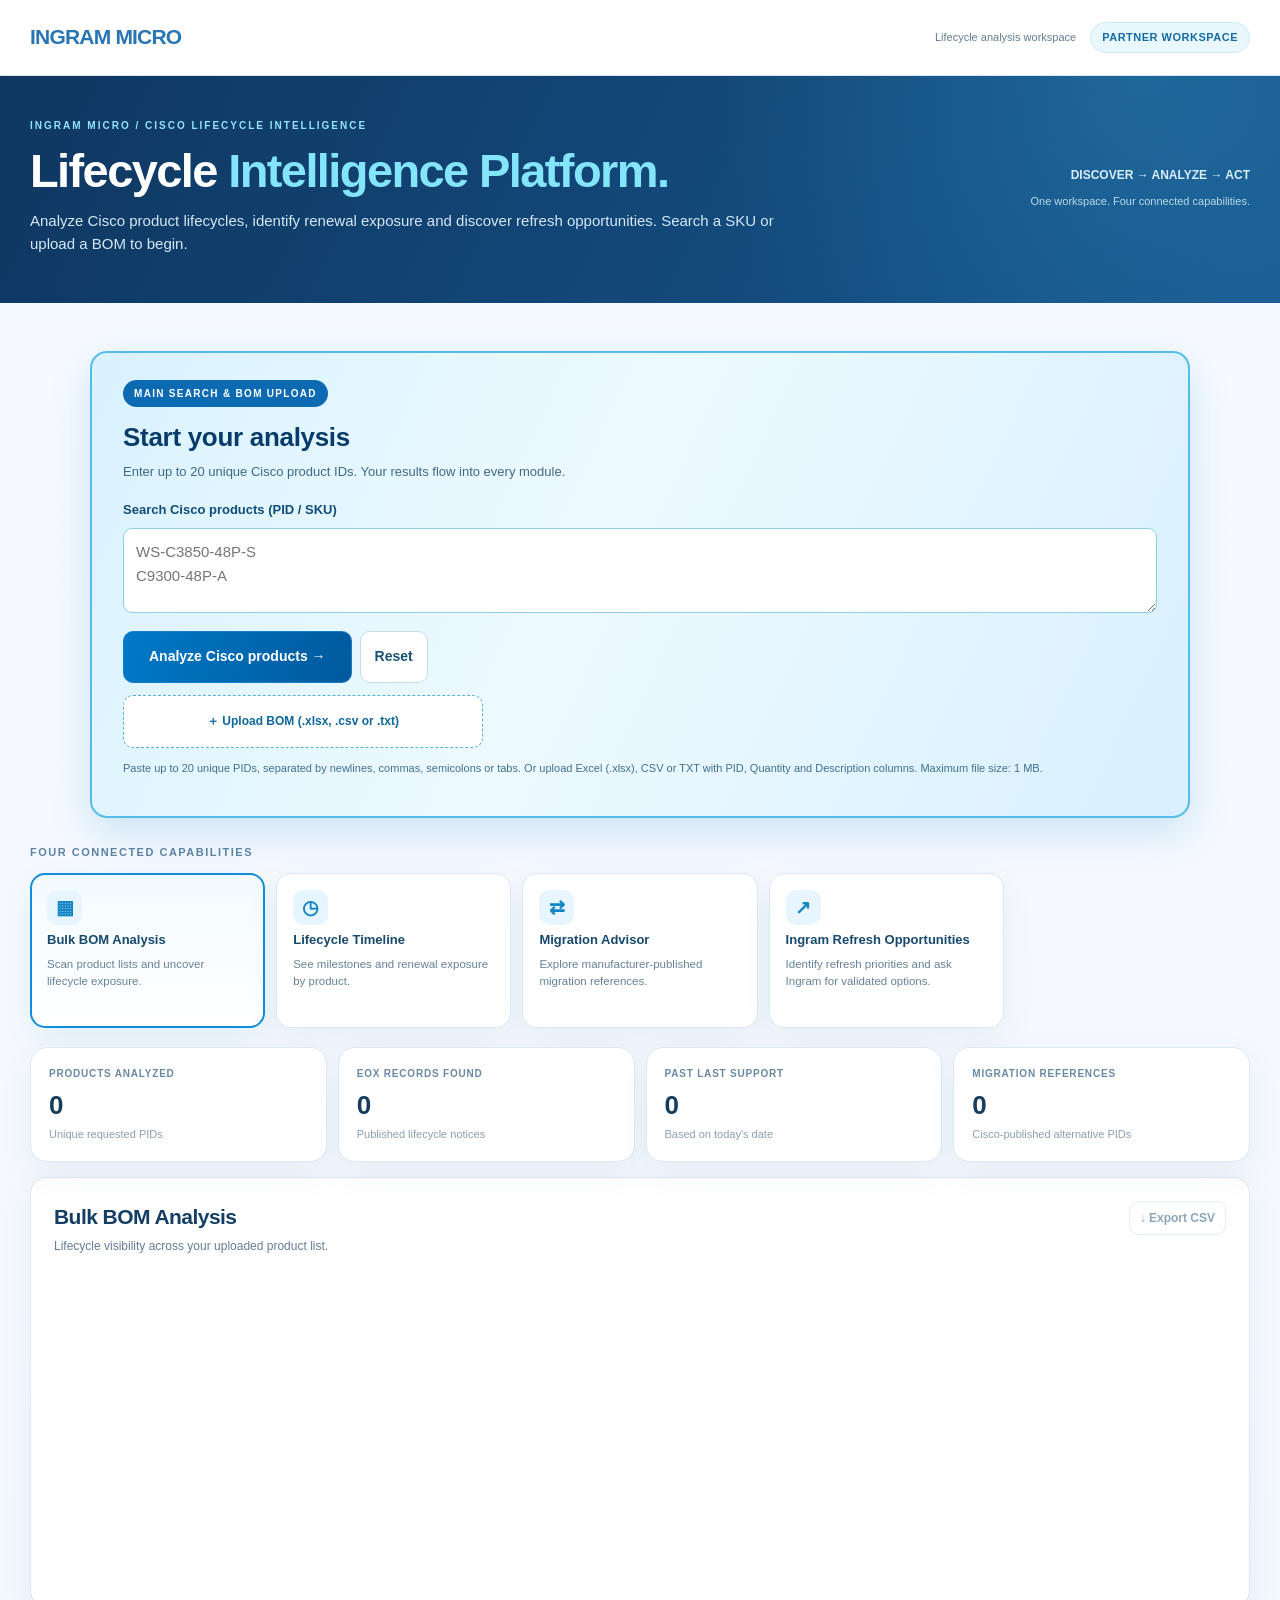
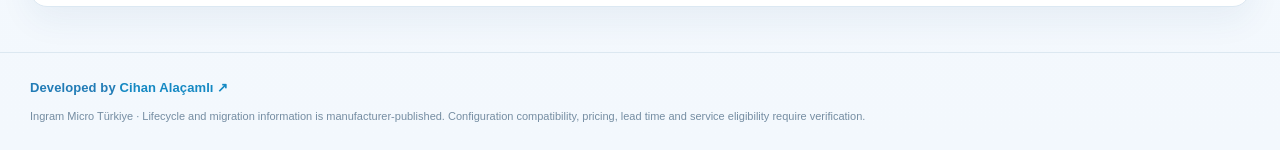
==== index.html @ 6f50a596 "Update index.html" ====
<!DOCTYPE html>

<html lang="en"><head><meta charset="utf-8"/><meta content="width=device-width,initial-scale=1" name="viewport"/><title>Lifecycle Intelligence Platform | Ingram Micro × Cisco</title>
<style>
:root{--navy:#102b48;--navy2:#163e67;--blue:#147bd1;--sky:#42b6e7;--teal:#0b9d9f;--bg:#f3f8fd;--paper:#fff;--line:#dce8f2;--muted:#647d94;--ink:#173652;--red:#bb354b;--amber:#a86a14;--green:#16856b;--shadow:0 12px 35px rgba(27,77,126,.065)}*{box-sizing:border-box}body{margin:0;background:linear-gradient(180deg,#edf7ff,#f6faff 370px,#f3f8fd);color:var(--ink);font:14px/1.55 Inter,Segoe UI,Arial,sans-serif}button,input,select,textarea{font:inherit}button{cursor:pointer}a{color:#147bd1;text-decoration:none}a:hover{text-decoration:underline}.wrap{max-width:1390px;padding:0 30px;margin:auto}.top{height:76px;background:#fff;border-bottom:1px solid var(--line)}.toprow{height:100%;display:flex;align-items:center;justify-content:space-between;gap:14px}.brand{display:flex;align-items:center;gap:17px;white-space:nowrap}.im{font-size:23px;letter-spacing:-1.15px;color:#293a49;font-weight:800}.im span{color:#1592cb}.sep{height:30px;width:1px;background:#b9cbd9}.cisco{font-size:21px;letter-spacing:3.6px;font-weight:850;color:#1392ce}.topright{font-size:11px;color:var(--muted);display:flex;align-items:center;gap:14px}.tag{background:#e9f7ff;color:#146ca6;border:1px solid #ceeaf9;border-radius:30px;padding:6px 11px;font-weight:700;letter-spacing:.5px}.hero{background:radial-gradient(circle at 89% 0%,rgba(72,190,229,.20),transparent 37%),linear-gradient(115deg,#0f3761,#16578f);padding:42px 0 47px;color:white}.eyebrow{text-transform:uppercase;letter-spacing:2px;font-weight:800;font-size:10px;color:#94e4ff}.herorow{display:flex;justify-content:space-between;gap:26px;align-items:center}.hero h1{font-size:clamp(29px,3.8vw,47px);line-height:1.1;letter-spacing:-1.6px;margin:11px 0 13px}.hero h1 span{color:#83e4fa}.hero p{color:#d4e9f7;max-width:750px;font-size:15px;margin:0}.heroaside{min-width:225px;text-align:right}.heroaside b{font-size:12px;color:#d9effb}.heroaside div{font-size:11px;color:#bbd8e9;margin-top:7px}.main{padding-top:24px;padding-bottom:45px}.status{display:flex;align-items:center;justify-content:space-between;gap:12px;margin-bottom:21px;flex-wrap:wrap}.notice{font-size:12px;color:#5b7691}.dot{display:inline-block;width:8px;height:8px;border-radius:100%;background:#dfa12e;margin-right:7px}.notice b{color:#2e5d82}.btn{border:1px solid #c7dcec;border-radius:10px;background:white;color:#1b527a;padding:10px 14px;font-weight:750;transition:.15s}.btn:hover{border-color:#1b95d6;background:#f2faff}.btn.primary{background:#147dcc;color:white;border-color:#147dcc}.btn.primary:hover{background:#096cad}.btn.small{padding:7px 10px;font-size:12px}.btn:disabled{opacity:.5;cursor:not-allowed}.sectionlabel{font-size:11px;text-transform:uppercase;letter-spacing:1.5px;font-weight:800;color:#5f83a3;margin:0 0 12px}.modules{display:grid;grid-template-columns:repeat(5,minmax(0,1fr));gap:11px}.module{background:white;border:1px solid var(--line);border-radius:15px;padding:16px;text-align:left;box-shadow:var(--shadow);min-height:155px;display:flex;flex-direction:column;gap:7px;align-items:flex-start}.module:hover{border-color:#8fcaed}.module.on{background:linear-gradient(180deg,#f3fbff,#fff);border:2px solid #128dd8;padding:15px;box-shadow:0 12px 30px #0e76ba15}.modicon{height:35px;width:35px;display:grid;place-items:center;background:#e7f5ff;color:#1385c5;border-radius:10px;font-size:19px;font-weight:800}.module b{font-size:13px;line-height:1.3;color:#17496d}.module span:last-child{color:#668299;font-size:11.5px;line-height:1.45}.workspace{margin-top:19px;display:grid;grid-template-columns:320px minmax(0,1fr);gap:17px;align-items:start}.panel{border:1px solid var(--line);background:#fff;border-radius:17px;box-shadow:var(--shadow)}.side{padding:21px}.paneltitle{margin:0;font-size:16px;letter-spacing:-.3px;color:#143e62}.sub{color:var(--muted);font-size:12px;margin:5px 0 0}.fieldlabel{font-size:12px;font-weight:750;color:#335b7b;margin:18px 0 8px;display:block}.input,textarea,select{width:100%;background:#f9fcff;color:#193e5b;border:1px solid #cddfec;border-radius:9px;padding:11px 12px;outline:none}.input:focus,textarea:focus{border-color:#178bd1;box-shadow:0 0 0 3px #168fe51b}textarea{height:119px;resize:vertical}.stack{display:flex;gap:8px;flex-wrap:wrap;margin-top:11px}.smallnote{font-size:11px;color:#71879b;margin-top:12px;line-height:1.6}.upload{display:block;padding:16px;border:1px dashed #b2d2e9;border-radius:10px;background:#f5fbff;color:#35698d;text-align:center;margin-top:15px;cursor:pointer;font-size:12px;font-weight:700}.upload:hover{border-color:#1691d5}.upload input{display:none}.hr{border-top:1px solid #e5edf5;margin:18px 0}.current{color:#476b86;font-size:12px;line-height:1.6}.rightcol{min-width:0}.metrics{display:grid;grid-template-columns:repeat(4,minmax(0,1fr));gap:11px;margin-bottom:15px}.metric{padding:18px}.metric .label{font-size:10px;color:#6989a5;text-transform:uppercase;letter-spacing:.8px;font-weight:750}.metric b{display:block;font-size:26px;line-height:1.3;margin:7px 0 3px;color:#173d5d}.metric .foot{font-size:11px;color:#8b9fb0}.content{padding:23px;min-height:430px}.contenthead{display:flex;justify-content:space-between;gap:14px;align-items:flex-start;margin-bottom:18px}.contenthead h2{font-size:21px;letter-spacing:-.55px;margin:0;color:#153e64}.contenthead p{color:var(--muted);font-size:12px;margin:4px 0 0}.tablewrap{overflow:auto;border:1px solid var(--line);border-radius:12px}table{border-collapse:collapse;width:100%;min-width:760px;text-align:left}th{background:#f0f7fc;text-transform:uppercase;color:#6685a0;letter-spacing:.5px;font-size:10px}td,th{padding:13px 12px;border-bottom:1px solid #e8eff5;vertical-align:top}tbody tr:last-child td{border-bottom:0}tbody tr[data-pid]{cursor:pointer}tbody tr[data-pid]:hover{background:#f4faff}td{font-size:12px}td strong{font-size:12px;color:#1a4467}.badge{font-size:10px;font-weight:750;border-radius:30px;padding:5px 8px;display:inline-block;white-space:nowrap}.red{background:#ffeaf0;color:#b8314d}.amber{background:#fff3df;color:#956214}.green{background:#e3f9f1;color:#08765a}.grey{background:#edf3f8;color:#59748c}.blue{background:#e7f4ff;color:#176aab}.empty{padding:48px 22px;text-align:center;background:#fafdff;border:1px dashed #d2e2ed;border-radius:12px;color:#66839c}.empty b{display:block;color:#2d5b7b;font-size:15px;margin-bottom:7px}.detail{background:#f7fbff;border:1px solid #d9e9f3;border-radius:12px;padding:17px;margin-top:16px}.detail h3{margin:0 0 5px;font-size:16px}.detailgrid{display:grid;grid-template-columns:repeat(3,minmax(0,1fr));gap:9px;margin-top:15px}.datebox{padding:12px;border:1px solid #ddeaf4;background:white;border-radius:10px}.datebox span{font-size:10px;color:#718aa0;display:block}.datebox b{font-size:12px;display:block;margin-top:5px;color:#204a6c}.callout{padding:14px 16px;background:#eef8ff;border-left:3px solid #1b9cdb;border-radius:9px;margin:15px 0;font-size:12px;color:#3a627f}.oplist{display:grid;gap:11px}.op{border:1px solid #deebf5;border-radius:12px;padding:16px;display:flex;gap:16px;justify-content:space-between;align-items:flex-start}.op h3{margin:0 0 4px;font-size:14px}.op p{margin:0;color:#637f97;font-size:12px}.score{font-size:23px;font-weight:850;color:#127fbd;white-space:nowrap}.timeline{display:grid;gap:12px}.event{display:grid;grid-template-columns:115px 12px 1fr;gap:12px;align-items:start}.eventdate{font-weight:750;color:#265c82;font-size:12px;text-align:right}.eventdot{background:#2f9fd7;width:11px;height:11px;border-radius:50%;margin-top:5px}.eventbody{border:1px solid #dfeaf4;padding:12px 15px;border-radius:10px;background:#faffff}.eventbody b{display:block;font-size:13px}.eventbody span{font-size:11px;color:#7890a6}.inline{display:flex;align-items:center;gap:8px;flex-wrap:wrap}.footer{padding:24px 0;border-top:1px solid #dce8f1;color:#758da2;font-size:11px;line-height:1.7}.hide{display:none!important}@media(max-width:1050px){.modules{grid-template-columns:repeat(3,1fr)}.workspace{grid-template-columns:280px 1fr}.metrics{grid-template-columns:repeat(2,1fr)}}@media(max-width:760px){.wrap{padding:0 16px}.top{height:66px}.im{font-size:18px}.cisco{font-size:15px}.topright{display:none}.hero{padding:30px 0}.heroaside{display:none}.modules{grid-template-columns:repeat(2,minmax(0,1fr))}.workspace{grid-template-columns:1fr}.metrics{grid-template-columns:repeat(2,1fr)}.content{padding:15px}.detailgrid{grid-template-columns:repeat(2,1fr)}.module{min-height:135px}.event{grid-template-columns:89px 12px 1fr;gap:8px}}@media(max-width:390px){.modules{grid-template-columns:1fr}.brand{gap:9px}}


/* STEP 1 refinement: search is the primary action */
.brandlogo{display:block;width:181px;height:43px;object-fit:contain;object-position:left center}
.logofallback{display:none;color:#2875b6;font-size:21px;font-weight:900;letter-spacing:-.8px}
.main>.side{margin:24px auto 26px;width:100%;max-width:1100px;background:linear-gradient(115deg,#d9f2ff 0%,#edfaff 45%,#d8f0ff 100%);border:2px solid #55bce9;box-shadow:0 15px 42px rgba(24,132,201,.19);padding:27px 31px;position:relative;overflow:hidden}
.main>.side:before{content:'MAIN SEARCH & BOM UPLOAD';display:inline-flex;background:#0c6ab3;color:white;font-size:10px;font-weight:800;letter-spacing:1.3px;border-radius:999px;padding:6px 11px;margin-bottom:10px}
.main>.side .paneltitle{font-size:26px;color:#073b69}
.main>.side .sub{font-size:13px;color:#416988;margin-bottom:12px}
.main>.side .fieldlabel{margin-top:17px;color:#124d7a;font-size:13px}
.main>.side textarea{height:85px;min-height:80px;background:white;border:1.5px solid #91cde8;font-size:15px;line-height:1.6;max-width:100%}
.main>.side .stack{margin-top:12px}
.main>.side #analyze{background:linear-gradient(110deg,#0079c8,#00599c);padding:14px 25px;font-size:14px}
.main>.side .upload{background:#fff;border:1.5px dashed #53afd5;color:#0f689d;font-weight:800;max-width:360px;margin-top:12px}
.main>.side .smallnote{color:#416f90}
.main>.side .hr,.main>.side .sectionlabel,.main>.side .current{display:none}
.workspace{display:block;margin-top:19px}.workspace .rightcol{width:100%}
.signature{font-size:13px;font-weight:800;letter-spacing:.1px;color:#227cb6;margin-bottom:8px}
@media(max-width:760px){.main>.side{padding:20px 17px;margin-top:18px}.main>.side .paneltitle{font-size:23px}.brandlogo{width:153px;height:36px}}

/* Grouped lifecycle results; no multi-BOM event flood */
.timelineproducts{display:grid;gap:11px;margin-top:15px}.lifeproduct{border:1px solid #d9e8f5;border-radius:15px;background:#fff;overflow:hidden}.lifeproduct>summary{display:flex;align-items:center;justify-content:space-between;gap:14px;cursor:pointer;padding:17px 18px;list-style:none}.lifeproduct>summary::-webkit-details-marker{display:none}.lifeproduct>summary b{color:#123f67}.lifeproduct>summary .sub{display:block;font-size:12px;margin-top:4px}.lifesummary{display:flex;align-items:center;gap:12px;margin-left:auto}.mini-next{font-size:11px;color:#65849a;max-width:240px;text-align:right}.expandicon{color:#1085c5;font-size:22px}.lifeproduct[open]{border-color:#8fc9eb;box-shadow:0 9px 25px #0074bb0e}.lifeevents{border-top:1px solid #e4edf5;padding:16px 18px;background:#f6fbff}.milestone-grid{display:grid;grid-template-columns:repeat(3,minmax(0,1fr));gap:10px}.milestone{background:#fff;border:1px solid #dcebf5;padding:12px;border-radius:11px;display:grid;gap:5px}.milestone span{font-size:11px;color:#617f94}.milestone b{font-size:15px}.milestone small{font-size:11px;color:#7994a5}.renewal-mile{border-left:4px solid #14a2ca}.renewalnote{margin-top:13px;padding:12px 14px;border-radius:10px;background:#e7f5fc;color:#225675;font-size:12px}.recordlink{margin-top:11px}.ingram-cta{margin-top:19px;display:flex;align-items:center;justify-content:space-between;gap:20px;border:1px solid #98d0ef;border-radius:17px;padding:24px;background:linear-gradient(115deg,#e7f6ff,#f4fbff)}.ingram-cta h3{margin:5px 0 8px;color:#104979;font-size:20px}.ingram-cta p{margin:0;max-width:720px;color:#42647d}.cta-kicker{font-size:11px;font-weight:800;letter-spacing:1.5px;color:#087cba}.ingram-cta button{white-space:nowrap}.samplealert{margin:16px 0;padding:11px 16px;border:1px solid #cee5f7;background:#f2f9ff;border-radius:10px;color:#4e7190;font-size:12px}.signature a{color:#1589c3}.signature a:hover{text-decoration:underline}@media(max-width:760px){.milestone-grid{grid-template-columns:repeat(2,1fr)}.ingram-cta{flex-direction:column;align-items:stretch}.lifesummary{flex-direction:column;align-items:end}.mini-next{display:none}}@media(max-width:480px){.milestone-grid{grid-template-columns:1fr}}
</style></head><body>
<header class="top"><div class="wrap toprow"><div class="brand"><img alt="Ingram Micro" class="brandlogo" onerror="this.style.display='none';this.nextElementSibling.style.display='inline-block'" src="https://mms.businesswire.com/media/20251222345761/en/611011/22/Ingram_Micro_Wordmark%C2%AE_Blue_HiRes.jpg"/><span class="logofallback">INGRAM MICRO</span></div><div class="topright"><span>Lifecycle analysis workspace</span><span class="tag">PARTNER WORKSPACE</span></div></div></header>
<section class="hero"><div class="wrap herorow"><div><div class="eyebrow">INGRAM MICRO / CISCO LIFECYCLE INTELLIGENCE</div><h1>Lifecycle <span>Intelligence Platform.</span></h1><p>Analyze Cisco product lifecycles, identify renewal exposure and discover refresh opportunities. Search a SKU or upload a BOM to begin.</p></div><div class="heroaside"><b>DISCOVER → ANALYZE → ACT</b><div>One workspace. Four connected capabilities.</div></div></div></section>
<main class="wrap main"><aside class="panel side"><h2 class="paneltitle">Start your analysis</h2><p class="sub">Enter up to 20 unique Cisco product IDs. Your results flow into every module.</p><label class="fieldlabel" for="pids">Search Cisco products (PID / SKU)</label><textarea aria-label="Cisco Product IDs for lifecycle analysis" id="pids" placeholder="WS-C3850-48P-S
C9300-48P-A" spellcheck="false"></textarea><div class="stack"><button class="btn primary" id="analyze">Analyze Cisco products →</button><button class="btn" id="reset">Reset</button></div><label class="upload" for="csvfile">＋ Upload BOM (.xlsx, .csv or .txt)<input accept=".xlsx,.csv,.txt,application/vnd.openxmlformats-officedocument.spreadsheetml.sheet,text/csv,text/plain" id="csvfile" type="file"/></label><div class="smallnote">Paste up to 20 unique PIDs, separated by newlines, commas, semicolons or tabs. Or upload Excel (.xlsx), CSV or TXT with PID, Quantity and Description columns. Maximum file size: 1 MB.</div><div id="sheetPicker" class="hide"><label class="fieldlabel" for="bomSheet">Choose a BOM worksheet</label><select id="bomSheet" aria-label="BOM worksheet"></select></div><div class="smallnote" id="bomSummary" role="status" aria-live="polite"></div><div class="current hide" id="coverage"></div></aside><div class="samplealert hide" id="searchStatus" role="status" aria-live="polite"></div><div class="sectionlabel">Four connected capabilities</div><nav aria-label="Platform modules" class="modules"><button class="module on" data-view="bom"><span class="modicon">▦</span><b>Bulk BOM Analysis</b><span>Scan product lists and uncover lifecycle exposure.</span></button><button class="module" data-view="timeline"><span class="modicon">◷</span><b>Lifecycle Timeline</b><span>See milestones and renewal exposure by product.</span></button><button class="module" data-view="migration"><span class="modicon">⇄</span><b>Migration Advisor</b><span>Explore manufacturer-published migration references.</span></button><button class="module" data-view="opportunities"><span class="modicon">↗</span><b>Ingram Refresh Opportunities</b><span>Identify refresh priorities and ask Ingram for validated options.</span></button></nav>
<div class="workspace">
<div class="rightcol"><div class="metrics"><div class="panel metric"><div class="label">Products analyzed</div><b id="mTotal">0</b><div class="foot">Unique requested PIDs</div></div><div class="panel metric"><div class="label">EoX records found</div><b id="mFound">0</b><div class="foot">Published lifecycle notices</div></div><div class="panel metric"><div class="label">Past last support</div><b id="mEnded">0</b><div class="foot">Based on today's date</div></div><div class="panel metric"><div class="label">Migration references</div><b id="mMigration">0</b><div class="foot">Cisco-published alternative PIDs</div></div></div><section class="panel content"><div class="contenthead"><div><h2 id="viewTitle">Bulk BOM Analysis</h2><p id="viewDesc">Lifecycle visibility across your uploaded product list.</p></div><button class="btn small" id="export">↓ Export CSV</button></div><div id="viewContent"></div></section></div></div></main>
<footer class="footer"><div class="wrap"><div class="signature">Developed by <a href="https://www.linkedin.com/in/calacamli" target="_blank" rel="noopener noreferrer">Cihan Alaçamlı ↗</a></div><div>Ingram Micro Türkiye · Lifecycle and migration information is manufacturer-published. Configuration compatibility, pricing, lead time and service eligibility require verification.</div></div></footer>
<script src="./assets/xlsx.full.min.js"></script>
<script src="./assets/intelligence.js"></script>
<script>
'use strict';
const $=id=>document.getElementById(id);const esc=v=>String(v??'').replace(/[&<>"']/g,c=>({'&':'&amp;','<':'&lt;','>':'&gt;','"':'&quot;',"'":'&#39;'}[c]));
const BACKEND_URL='https://lifecycle-api.cihan989.workers.dev';
let bom=new Map(),importVersion=0,importing=false,excelWorkbook=null;
let records=new Map(),query=[],view='bom',chosen=null,loading=false,searchError='',controller=null,requestId=0;
const fields=[['EOXExternalAnnouncementDate','EoX Announcement'],['EndOfSaleDate','End of Sale'],['EndOfSWMaintenanceReleases','Software Maintenance'],['EndOfSecurityVulSupportDate','Security Vulnerability Support'],['EndOfServiceContractRenewal','Service Contract Renewal'],['LastDateOfSupport','Last Date of Support']];
function dateVal(value){
 const text=typeof value==='string'?value:value?.value;
 if(typeof text!=='string'||!/^\d{4}-\d{2}-\d{2}$/.test(text))return '';
 const date=new Date(text+'T00:00:00Z');
 return Number.isFinite(date.getTime())&&date.toISOString().slice(0,10)===text?text:'';
}
function dateDisplay(v){if(!v)return 'Not published';const [y,m,d]=v.split('-');return d+'.'+m+'.'+y}
function dayDiff(date){
 if(!dateVal(date))return null;
 const now=new Date();
 const today=Date.UTC(now.getFullYear(),now.getMonth(),now.getDate());
 return Math.round((new Date(date+'T00:00:00Z').getTime()-today)/86400000);
}
function migration(r){const m=r?.EOXMigrationDetails;if(!m)return [];const a=Array.isArray(m)?m:[m];return [...new Set(a.flatMap(x=>String(x?.MigrationProductId||'').split(/[,;]+/).map(s=>s.trim())).filter(Boolean))]}
// Adapt the Worker response to the existing result components.
function normalizeResult(data,pid){
 if(!data||typeof data!=='object'||typeof data.found!=='boolean'||String(data.pid||'').trim().toUpperCase()!==pid)throw Error('Unexpected lifecycle response');
 if(!data.found){
  const code=String(data.error_id||'UNVERIFIED');
  const state=code==='SSA_ERR_026'?'no_notice':code==='INVALID_PID'?'invalid':code==='UNVERIFIED'?'outside':'error';
  return {EOXInputValue:pid,lookupState:state,EOXError:{ErrorID:code,ErrorDescription:typeof data.message==='string'?data.message:''}};
 }
 if(!data.dates||typeof data.dates!=='object')throw Error('Missing lifecycle dates');
 const r={EOLProductID:pid,ProductIDDescription:data.description||'',ProductBulletinNumber:data.bulletin||'',LinkToProductBulletinURL:data.bulletin_url||''};
 const dates={announcement:'EOXExternalAnnouncementDate',end_of_sale:'EndOfSaleDate',end_of_sw_maintenance:'EndOfSWMaintenanceReleases',end_of_security_support:'EndOfSecurityVulSupportDate',end_of_service_contract_renewal:'EndOfServiceContractRenewal',last_date_of_support:'LastDateOfSupport',end_of_routine_failure_analysis:'EndOfRoutineFailureAnalysisDate',end_of_service_attach:'EndOfSvcAttachDate',updated:'UpdatedTimeStamp'};
 for(const [key,field] of Object.entries(dates))r[field]=dateVal(data.dates[key]);
 const mapMigration=m=>({MigrationProductId:m.pid||'',MigrationInformation:m.information||'',MigrationOption:m.option||'',MigrationProductName:m.product_name||'',MigrationStrategy:m.strategy||'',MigrationProductInfoURL:m.product_info_url||''});
 const m=data.migration;
 if(Array.isArray(m))r.EOXMigrationDetails=m.filter(x=>x&&typeof x==='object').map(mapMigration);
 else if(m&&typeof m==='object')r.EOXMigrationDetails=mapMigration(m);
 return r;
}
function setStatus(message,error=false){const el=$('searchStatus');el.textContent=message;el.classList.toggle('hide',!message);el.setAttribute('role',error?'alert':'status')}
function setLoading(value){loading=value;$('analyze').disabled=value;$('analyze').textContent=value?'Retrieving lifecycle information…':'Analyze Cisco products →';$('pids').disabled=value;$('csvfile').disabled=value;$('bomSheet').disabled=value;$('export').disabled=value||!query.length;$('viewContent').setAttribute('aria-busy',String(value))}
async function analyze(){
 if(loading||importing)return;
 const ids=parsePids($('pids').value);
 records.clear();query=[];chosen=null;searchError='';
 if(!ids.length||ids.length>20){setStatus(ids.length>20?'Maximum 20 unique PIDs per analysis. Please shorten your list.':'Please enter at least one Cisco product ID.',true);render();return}
 timelineFilter='all';
 const id=++requestId;
 controller=new AbortController();const activeController=controller;
 const timeout=setTimeout(()=>activeController.abort(),30000);
 setLoading(true);setStatus('Retrieving lifecycle information for '+ids.length+' products'+'…');render();
 try{
  const response=await fetch(BACKEND_URL+'/eox',{method:'POST',body:JSON.stringify({pids:ids}),signal:activeController.signal,credentials:'omit',cache:'no-store',headers:{Accept:'application/json','Content-Type':'application/json'}});
  if(!response.ok)throw Error('Lifecycle request failed: HTTP '+response.status);
  const data=await response.json();
  if(!Array.isArray(data.results))throw Error('Missing batch results');
  const byPid=new Map();
  for(const result of data.results){const key=String(result?.pid||'').trim().toUpperCase();if(byPid.has(key))throw Error('Duplicate result PID');byPid.set(key,result)}
  const normalized=ids.map(pid=>{try{return [pid,normalizeResult(byPid.get(pid),pid)]}catch(error){console.error('Invalid product result',error);return [pid,{EOXInputValue:pid,lookupState:'error',EOXError:{ErrorID:'INVALID_RESPONSE',ErrorDescription:'Lifecycle information could not be verified. Please retry.'}}]}});
  if(id!==requestId)return;
  records=new Map(normalized);query=ids;chosen=ids[0];setStatus('');
 }catch(error){
  if(id!==requestId)return;
  console.error('Lifecycle lookup failed',error);
  searchError="We couldn't retrieve lifecycle information for this product. Please try again.";
  setStatus(searchError,true);
 }finally{clearTimeout(timeout);if(id===requestId){controller=null;setLoading(false);render()}}
}
function get(pid){const r=records.get(pid);if(!r)return {pid,state:'outside',r:null};if(r.EOXError||!r.EOLProductID)return {pid,state:r.lookupState||'no_notice',r};let days=dayDiff(dateVal(r.LastDateOfSupport));return {pid,state:days===null?'published':days<0?'ended':days<=365?'soon':'published',r,days}}
function stateName(s){return {outside:'Unverified',invalid:'Invalid PID',error:'Lookup failed',no_notice:'No published EoX notice found',ended:'Support ended',soon:'Support ≤365 days',published:'EoX published'}[s]||s}
function cls(s){return {outside:'grey',no_notice:'grey',ended:'red',soon:'amber',published:'blue',invalid:'amber',error:'red'}[s]||'grey'}
function pill(s){return `<span class="badge ${cls(s)}">${stateName(s)}</span>`}
function link(record){const url=officialUrl(record?.LinkToProductBulletinURL);return url?`<a href="${esc(url)}" target="_blank" rel="noopener noreferrer">Cisco bulletin ?</a>`:'No verified Cisco bulletin link'}
function qs(){return query.map(get)}
function selected(){return chosen?get(chosen):qs()[0]}
function bomDetail(pid){const item=bom.get(pid);return item?`<div class="callout"><b>BOM quantity:</b> ${item.quantity}<br><b>Original BOM lines:</b> ${item.lines.map(line=>`${line.sheet?esc(line.sheet)+' / ':''}${line.line}: ${esc(line.cells.join(' | '))}`).join('<br>')}</div>`:''}
function detail(t){if(t?.r?.EOXError)return `<div class="detail"><h3>${esc(t.pid)}</h3>${pill(t.state)}<p class="sub">${esc(t.r.EOXError.ErrorDescription||'Lifecycle status remains unverified.')}</p></div>`;if(!t||!t.r||!t.r.EOLProductID)return '';let r=t.r;return `<div class="detail"><div class="inline" style="justify-content:space-between"><div><h3>${esc(t.pid)}</h3><span class="sub">${esc(r.ProductIDDescription||'Cisco EoX record')}</span></div>${pill(t.state)}</div><div class="detailgrid">${fields.map(([k,l])=>`<div class="datebox"><span>${l}</span><b>${esc(dateDisplay(dateVal(r[k])))}</b></div>`).join('')}</div><div class="callout"><b>Cisco migration references:</b> ${migration(r).length?migration(r).map(esc).join(', '):'Not published in this record'}<br><b>Bulletin:</b> ${esc(r.ProductBulletinNumber||'—')} · ${link(r)}<br><b>Record updated:</b> ${esc(dateDisplay(dateVal(r.UpdatedTimeStamp)))}</div></div>`}
function row(t){let r=t.r;return `<tr data-pid="${esc(t.pid)}"><td><strong>${esc(t.pid)}</strong>${bom.has(t.pid)?`<div class="sub">BOM Qty: ${bom.get(t.pid).quantity} | Lines: ${bom.get(t.pid).lines.map(x=>x.line).join(', ')}</div>`:''}<div class="sub">${esc(r?.EOXError?.ErrorDescription||r?.ProductIDDescription||'—')}</div></td><td>${pill(t.state)}</td><td>${esc(dateDisplay(dateVal(r?.EndOfSaleDate)))}</td><td>${esc(dateDisplay(dateVal(r?.LastDateOfSupport)))}</td><td>${esc(migration(r).join(', ')||'—')}</td><td><span style="color:#157cbb;font-weight:700">Inspect →</span></td></tr>`}
function table(items){return `<div class="tablewrap"><table><thead><tr><th>Product ID</th><th>Status</th><th>End of Sale</th><th>Last Support</th><th>Migration PID</th><th></th></tr></thead><tbody>${items.map(row).join('')}</tbody></table></div>${detail(selected())}${chosen?bomDetail(chosen):''}`}
// Parse quoted fields, escaped quotes and multiline CSV without external libraries.
function delimitedRows(text,delimiter){
 const rows=[];let cells=[],field='',quoted=false,closed=false,line=1,start=1;
 const finishField=()=>{cells.push(field);field='';closed=false};
 const finishRow=()=>{finishField();if(cells.some(x=>x.trim()))rows.push({line:start,cells});cells=[]};
 for(let i=0;i<text.length;i++){
  const c=text[i];
  if(quoted){
   if(c==='"'){if(text[i+1]==='"'){field+='"';i++}else{quoted=false;closed=true}}
   else{field+=c;if(c==='\n')line++}
  }else if(c===delimiter){finishField()}
  else if(c==='\r'||c==='\n'){if(c==='\r'&&text[i+1]==='\n')i++;finishRow();line++;start=line}
  else if(c==='"'){if(field.trim()||closed)throw Error('Unexpected quote at line '+line+'.');field='';quoted=true}
  else{if(closed&&!/\s/.test(c))throw Error('Unexpected text after quoted field at line '+line+'.');if(!closed)field+=c}
 }
 if(quoted)throw Error('Unclosed quoted field. Please check the CSV file.');
 finishRow();return rows;
}
function parseBom(text){
 text=text.replace(/^\uFEFF/,'');
 if(text.includes('\u0000')||text.includes('\uFFFD'))throw Error('Save the file as UTF-8 CSV or TXT and try again.');
 // Count separators only outside quotes in the first nonempty logical row.
 const counts={',':0,';':0,'\t':0};let quote=false,hasText=false;
 for(let i=0;i<text.length;i++){
  const c=text[i];if(c==='"'){if(quote&&text[i+1]==='"')i++;else quote=!quote}
  else if(!quote){if(c in counts)counts[c]++;if((c==='\r'||c==='\n')&&hasText)break}
  if(!/\s/.test(c))hasText=true;
 }
 const delimiter=Object.keys(counts).sort((a,b)=>counts[b]-counts[a])[0];
 return parseBomRows(delimitedRows(text,delimiter));
}
function parseBomRows(rows){
 if(!rows.length)throw Error('The file is empty.');
 if(rows.length>1001)throw Error('Maximum 1000 BOM lines per file.');
 const key=s=>s.trim().toLowerCase().normalize('NFD').replace(/[\u0300-\u036f]/g,'').replace(/ı/g,'i').replace(/[^a-z0-9]/g,'');
 const aliases={pid:['pid','sku','productid','product','partnumber','partno','urun','urunkodu','stok','stokkodu'],quantity:['quantity','qty','adet','miktar'],description:['description','desc','aciklama','uruntanimi']};
 const header=rows[0].cells.map(key);
 const pidColumns=header.map((x,i)=>aliases.pid.includes(x)?i:-1).filter(i=>i>=0);
 let pidIndex=0,qtyIndex=-1,descIndex=-1,data=rows;
 if(pidColumns.length){
  if(pidColumns.length!==1)throw Error('Use exactly one PID / SKU column.');
  pidIndex=pidColumns[0];
  for(const name of ['quantity','description']){
   const columns=header.map((x,i)=>aliases[name].includes(x)?i:-1).filter(i=>i>=0);
   if(columns.length>1)throw Error('Use exactly one '+name+' column.');
   if(name==='quantity')qtyIndex=columns[0]??-1;else descIndex=columns[0]??-1;
  }
  data=rows.slice(1);
 }else if(rows.some(row=>row.cells.length!==1))throw Error('Multi-column files need a PID or SKU header. Optional headers: Quantity, Description.');
 if(!data.length)throw Error('No product lines found.');
 if(data.length>1000)throw Error('Maximum 1000 BOM lines per file.');
 const items=new Map();
 for(const row of data){
  if(pidColumns.length&&row.cells.length!==header.length)throw Error('Column count does not match the header at line '+row.line+'.');
  const pid=(row.cells[pidIndex]||'').trim().toUpperCase();
  if(!pid)throw Error('Missing PID at line '+row.line+'.');
  if(pid.length>100||/[\r\n,;\t]/.test(pid))throw Error('Invalid PID cell at line '+row.line+'. Use one PID per row, up to 100 characters.');
  const rawQty=qtyIndex<0?'':row.cells[qtyIndex].trim();
  const quantity=rawQty===''?1:Number(rawQty);
  if((rawQty&&!/^\d+$/.test(rawQty))||!Number.isSafeInteger(quantity)||quantity<1)throw Error('Quantity must be a positive whole number at line '+row.line+'.');
  const item=items.get(pid)||{quantity:0,lines:[]};
  if(!Number.isSafeInteger(item.quantity+quantity))throw Error('Quantity total is too large for '+pid+'.');
  item.quantity+=quantity;
  item.lines.push({line:row.line,sheet:row.sheet||'',cells:row.cells,description:descIndex<0?'':row.cells[descIndex].trim()});items.set(pid,item);
 }
 if(items.size>20)throw Error('Maximum 20 unique PIDs per analysis. Please split the BOM into smaller files.');
 return {items,lineCount:data.length};
}
function clearExcel(){excelWorkbook=null;$('bomSheet').innerHTML='';$('sheetPicker').classList.toggle('hide',true)}
function clearBom(){bom.clear();$('bomSummary').textContent='';$('csvfile').value='';clearExcel()}
function commitBom(parsed,sheetName=''){
 bom=parsed.items;$('pids').value=[...bom.keys()].join('\n');
 records.clear();query=[];chosen=null;searchError='';
 $('bomSummary').textContent=(sheetName?'Worksheet: '+sheetName+'. ':'')+parsed.lineCount+' BOM lines imported; '+bom.size+' unique PIDs; total quantity '+[...bom.values()].reduce((n,x)=>n+x.quantity,0)+'. Click Analyze to retrieve lifecycle information. Quantities default to 1 when omitted.';
 setStatus('BOM imported. Review the product IDs, then click Analyze.');
}
function readExcel(buffer){
 if(typeof XLSX==='undefined')throw Error('Excel support could not be loaded. Please refresh the page or use CSV.');
 const signature=new Uint8Array(buffer,0,Math.min(4,buffer.byteLength));
 if(signature.length<4||signature[0]!==80||signature[1]!==75||signature[2]!==3||signature[3]!==4)throw Error('This is not a valid .xlsx file. Save it as Excel Workbook (.xlsx) and try again.');
 try{
  const workbook=XLSX.read(buffer,{type:'array',sheetRows:1002,cellFormula:true,cellHTML:false,cellDates:true,bookVBA:false});
  if(!workbook.SheetNames?.length)throw Error('No worksheets');
  return workbook;
 }catch(error){console.error('Excel read failed',error);throw Error('This Excel file could not be read. Use an unencrypted .xlsx workbook or save it as CSV.')}
}
function excelSheetNames(workbook){
 return workbook.SheetNames.filter((name,index)=>!workbook.Workbook?.Sheets?.[index]?.Hidden && workbook.Sheets[name]?.['!ref']);
}
function parseExcelSheet(workbook,name){
 const sheet=workbook.Sheets[name];
 if(!sheet||!sheet['!ref'])throw Error('This worksheet is empty.');
 const fullRange=XLSX.utils.decode_range(sheet['!fullref']||sheet['!ref']);
 if(fullRange.e.r>1000)throw Error('Excel worksheets must fit within 1001 rows including the header. Remove extra rows or split the file.');
 if(fullRange.e.c>99)throw Error('Maximum 100 worksheet columns. Remove unused columns and try again.');
 if(sheet['!merges']?.length)throw Error('Unmerge cells in the BOM worksheet before importing.');
 for(const address of Object.keys(sheet)){
  if(address[0]==='!')continue;
  const cell=sheet[address];
  if(cell.f||cell.F)throw Error('Formula found at '+address+'. Paste formulas as values before importing.');
  if(cell.t==='e')throw Error('Excel error at '+address+'. Correct it before importing.');
  if(cell.t==='d')throw Error('Date cell found at '+address+'. Use text PIDs and whole-number quantities.');
 }
 const range={s:{r:0,c:0},e:fullRange.e};
 const matrix=XLSX.utils.sheet_to_json(sheet,{header:1,raw:true,defval:'',blankrows:true,range});
 const rows=matrix.map((cells,index)=>({line:index+1,sheet:name,cells:Array.from(cells,value=>String(value??''))})).filter(row=>row.cells.some(value=>value.trim()));
 return parseBomRows(rows);
}
$('pids').oninput=()=>{clearBom();records.clear();query=[];chosen=null;searchError='';setStatus('');render()};
$('bomSheet').onchange=()=>{
 if(!excelWorkbook||loading||importing)return;
 const name=$('bomSheet').value;
 bom.clear();$('pids').value='';records.clear();query=[];chosen=null;searchError='';$('bomSummary').textContent='';
 try{if(name)commitBom(parseExcelSheet(excelWorkbook,name),name);else setStatus('Choose a BOM worksheet to continue.')}
 catch(error){setStatus(error.message,true)}
 render();
};
$('csvfile').onchange=async event=>{
 const file=event.target.files?.[0];if(!file||loading||importing)return;
 const version=++importVersion;importing=true;setLoading(true);setStatus('Reading BOM file...');
 try{
  if(!/\.(xlsx|csv|txt)$/i.test(file.name))throw Error('Choose an Excel (.xlsx), CSV or TXT file.');
  if(file.size>1024*1024)throw Error('Maximum file size is 1 MB.');
  if(/\.xlsx$/i.test(file.name)){
   const buffer=await file.arrayBuffer();if(version!==importVersion)return;
   const workbook=readExcel(buffer),names=excelSheetNames(workbook);
   if(!names.length)throw Error('No visible, nonempty worksheets found.');
   if(names.length===1){const parsed=parseExcelSheet(workbook,names[0]);clearExcel();commitBom(parsed,names[0])}
   else{
    clearBom();excelWorkbook=workbook;records.clear();query=[];chosen=null;searchError='';$('pids').value='';
    $('bomSheet').innerHTML='<option value="">Choose a worksheet...</option>'+names.map(name=>`<option value="${esc(name)}">${esc(name)}</option>`).join('');
    $('sheetPicker').classList.toggle('hide',false);setStatus('Choose a BOM worksheet to continue. Only the selected worksheet will be analyzed.');
   }
  }else{
   const parsed=parseBom(await file.text());if(version!==importVersion)return;
   clearExcel();commitBom(parsed);
  }
 }catch(error){if(version===importVersion)setStatus(error.message||'The file could not be read. Please check its format.',true)}
 finally{if(version===importVersion){importing=false;setLoading(false);event.target.value='';render()}}
};
function parsePids(s){return [...new Set(s.split(/[\r\n,;\t]+/).map(z=>z.trim().replace(/^['"]|['"]$/g,'').toUpperCase()).filter(Boolean))]}
$('analyze').onclick=analyze;
$('reset').onclick=()=>{timelineFilter='all';++importVersion;importing=false;clearExcel();bom.clear();$('bomSummary').textContent='';$('csvfile').value='';++requestId;if(controller)controller.abort();controller=null;records.clear();$('pids').value='';query=[];chosen=null;searchError='';setLoading(false);setStatus('');render()};
document.querySelectorAll('.module').forEach(b=>b.onclick=()=>{view=b.dataset.view;render()});

$('export').onclick=()=>{if(!query.length)return alert('Enter PIDs first.');const rows=[['PID','Data status','Description','EoX announcement','End of sale','SW maintenance','Security support','Last contract renewal','Last support','Migration PID','Bulletin URL','BOM quantity','BOM descriptions','Original BOM lines','Renewal exposure','Priority score','Priority explanation','Migration descriptions'],...qs().map(x=>[x.pid,stateName(x.state),x.r?.EOXError?.ErrorDescription||x.r?.ProductIDDescription||'',dateVal(x.r?.EOXExternalAnnouncementDate),dateVal(x.r?.EndOfSaleDate),dateVal(x.r?.EndOfSWMaintenanceReleases),dateVal(x.r?.EndOfSecurityVulSupportDate),dateVal(x.r?.EndOfServiceContractRenewal),dateVal(x.r?.LastDateOfSupport),migration(x.r).join('; '),officialUrl(x.r?.LinkToProductBulletinURL),bom.get(x.pid)?.quantity??'',[...new Set((bom.get(x.pid)?.lines||[]).map(line=>line.description).filter(Boolean))].join('; '),(bom.get(x.pid)?.lines||[]).map(line=>(line.sheet?line.sheet+' / ':'')+line.line+': '+line.cells.join(' | ')).join(' / '),renewalStatus(x),priority(x)?.score??'',priority(x)?.explanation||'Unverified / not scored',migrationEntries(x.r).map(entry=>entry.information).filter(Boolean).join('; ')])];const csv='\ufeff'+rows.map(r=>r.map(v=>'"'+String(/^[\s]*[=+@-]/.test(String(v))?"'"+v:v).replaceAll('"','""')+'"').join(',')).join('\r\n');let u=URL.createObjectURL(new Blob([csv],{type:'text/csv;charset=utf-8'})),a=document.createElement('a');a.href=u;a.download='ingram_lifecycle_analysis.csv';document.body.appendChild(a);a.click();a.remove();setTimeout(()=>URL.revokeObjectURL(u),1000)};
setLoading(false);render();
</script></body></html>
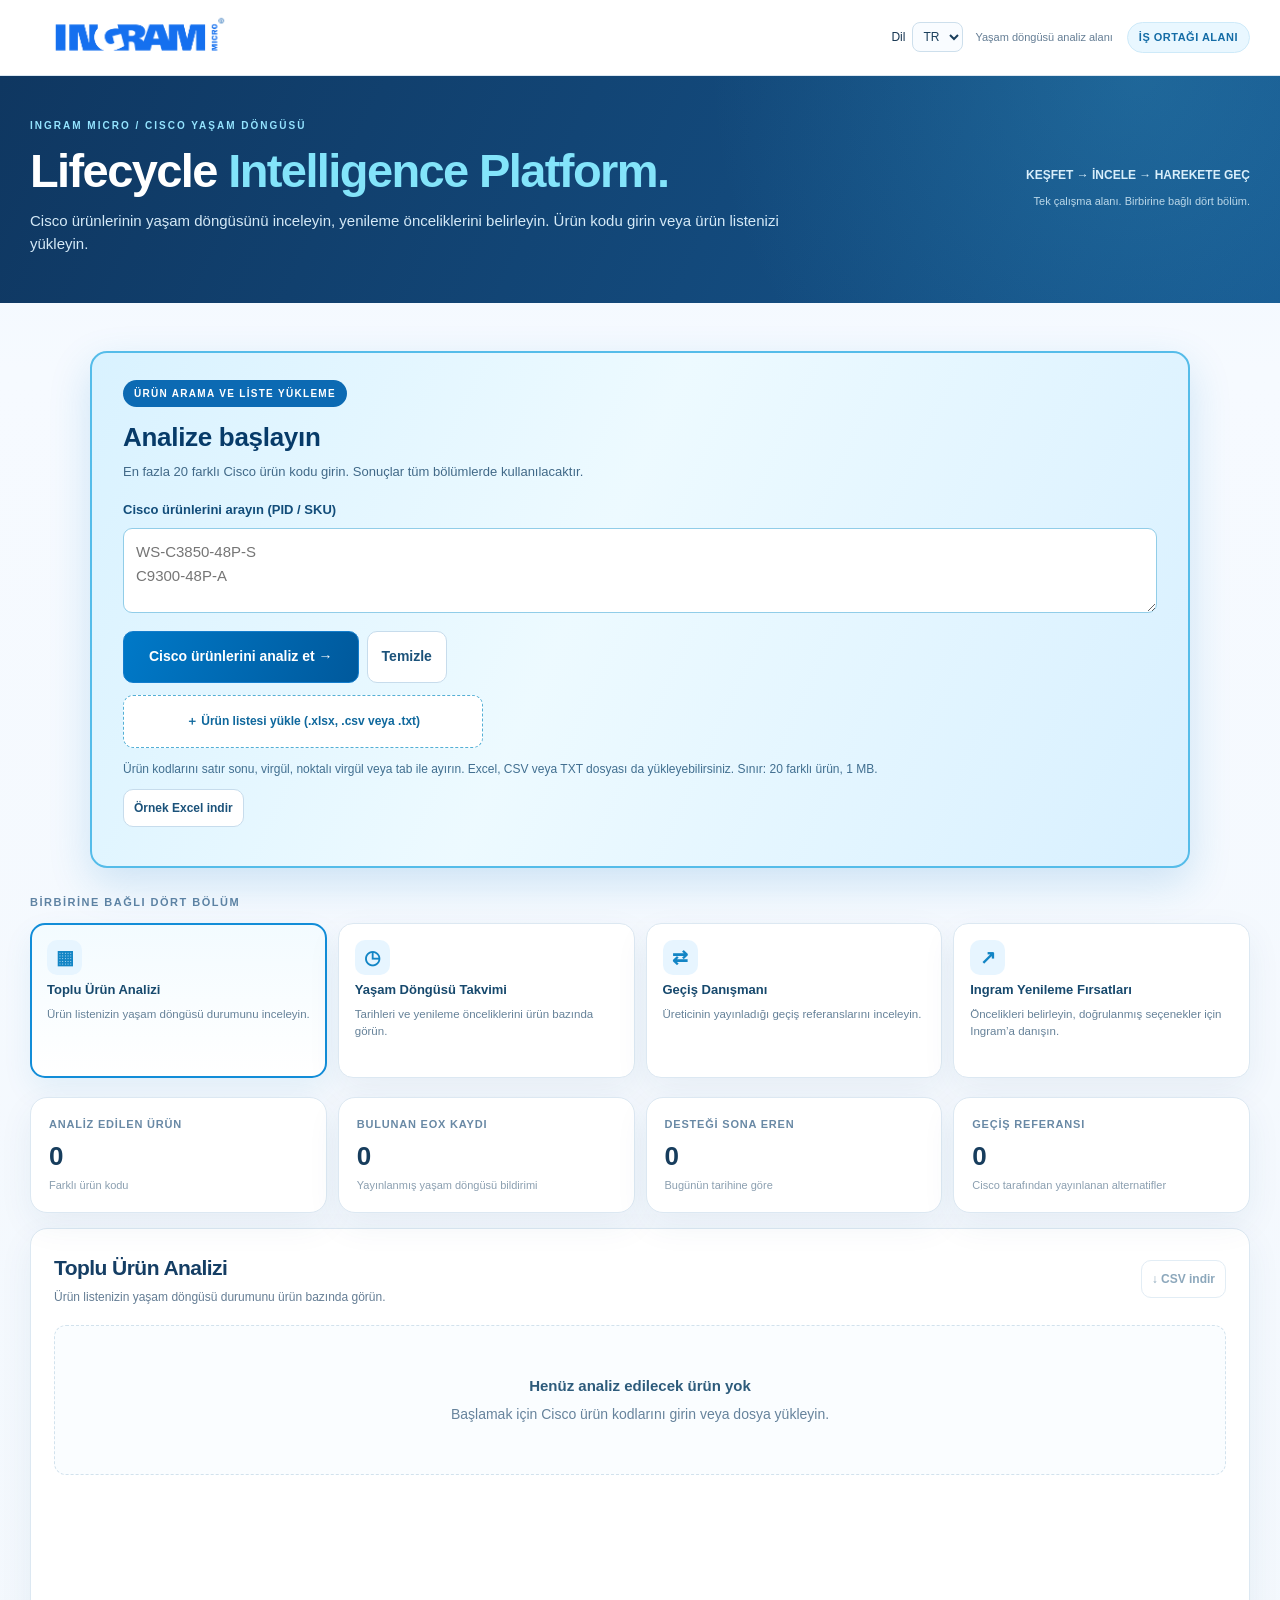
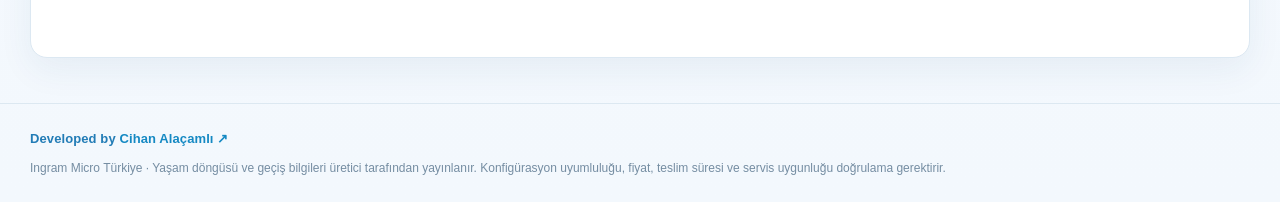
==== commit 1c756800: "Add files via upload" ====
--- a/index.html
+++ b/index.html
@@ -1,264 +1,270 @@
-<!DOCTYPE html>
-
-<html lang="en"><head><meta charset="utf-8"/><meta content="width=device-width,initial-scale=1" name="viewport"/><title>Lifecycle Intelligence Platform | Ingram Micro × Cisco</title>
-<style>
-:root{--navy:#102b48;--navy2:#163e67;--blue:#147bd1;--sky:#42b6e7;--teal:#0b9d9f;--bg:#f3f8fd;--paper:#fff;--line:#dce8f2;--muted:#647d94;--ink:#173652;--red:#bb354b;--amber:#a86a14;--green:#16856b;--shadow:0 12px 35px rgba(27,77,126,.065)}*{box-sizing:border-box}body{margin:0;background:linear-gradient(180deg,#edf7ff,#f6faff 370px,#f3f8fd);color:var(--ink);font:14px/1.55 Inter,Segoe UI,Arial,sans-serif}button,input,select,textarea{font:inherit}button{cursor:pointer}a{color:#147bd1;text-decoration:none}a:hover{text-decoration:underline}.wrap{max-width:1390px;padding:0 30px;margin:auto}.top{height:76px;background:#fff;border-bottom:1px solid var(--line)}.toprow{height:100%;display:flex;align-items:center;justify-content:space-between;gap:14px}.brand{display:flex;align-items:center;gap:17px;white-space:nowrap}.im{font-size:23px;letter-spacing:-1.15px;color:#293a49;font-weight:800}.im span{color:#1592cb}.sep{height:30px;width:1px;background:#b9cbd9}.cisco{font-size:21px;letter-spacing:3.6px;font-weight:850;color:#1392ce}.topright{font-size:11px;color:var(--muted);display:flex;align-items:center;gap:14px}.tag{background:#e9f7ff;color:#146ca6;border:1px solid #ceeaf9;border-radius:30px;padding:6px 11px;font-weight:700;letter-spacing:.5px}.hero{background:radial-gradient(circle at 89% 0%,rgba(72,190,229,.20),transparent 37%),linear-gradient(115deg,#0f3761,#16578f);padding:42px 0 47px;color:white}.eyebrow{text-transform:uppercase;letter-spacing:2px;font-weight:800;font-size:10px;color:#94e4ff}.herorow{display:flex;justify-content:space-between;gap:26px;align-items:center}.hero h1{font-size:clamp(29px,3.8vw,47px);line-height:1.1;letter-spacing:-1.6px;margin:11px 0 13px}.hero h1 span{color:#83e4fa}.hero p{color:#d4e9f7;max-width:750px;font-size:15px;margin:0}.heroaside{min-width:225px;text-align:right}.heroaside b{font-size:12px;color:#d9effb}.heroaside div{font-size:11px;color:#bbd8e9;margin-top:7px}.main{padding-top:24px;padding-bottom:45px}.status{display:flex;align-items:center;justify-content:space-between;gap:12px;margin-bottom:21px;flex-wrap:wrap}.notice{font-size:12px;color:#5b7691}.dot{display:inline-block;width:8px;height:8px;border-radius:100%;background:#dfa12e;margin-right:7px}.notice b{color:#2e5d82}.btn{border:1px solid #c7dcec;border-radius:10px;background:white;color:#1b527a;padding:10px 14px;font-weight:750;transition:.15s}.btn:hover{border-color:#1b95d6;background:#f2faff}.btn.primary{background:#147dcc;color:white;border-color:#147dcc}.btn.primary:hover{background:#096cad}.btn.small{padding:7px 10px;font-size:12px}.btn:disabled{opacity:.5;cursor:not-allowed}.sectionlabel{font-size:11px;text-transform:uppercase;letter-spacing:1.5px;font-weight:800;color:#5f83a3;margin:0 0 12px}.modules{display:grid;grid-template-columns:repeat(5,minmax(0,1fr));gap:11px}.module{background:white;border:1px solid var(--line);border-radius:15px;padding:16px;text-align:left;box-shadow:var(--shadow);min-height:155px;display:flex;flex-direction:column;gap:7px;align-items:flex-start}.module:hover{border-color:#8fcaed}.module.on{background:linear-gradient(180deg,#f3fbff,#fff);border:2px solid #128dd8;padding:15px;box-shadow:0 12px 30px #0e76ba15}.modicon{height:35px;width:35px;display:grid;place-items:center;background:#e7f5ff;color:#1385c5;border-radius:10px;font-size:19px;font-weight:800}.module b{font-size:13px;line-height:1.3;color:#17496d}.module span:last-child{color:#668299;font-size:11.5px;line-height:1.45}.workspace{margin-top:19px;display:grid;grid-template-columns:320px minmax(0,1fr);gap:17px;align-items:start}.panel{border:1px solid var(--line);background:#fff;border-radius:17px;box-shadow:var(--shadow)}.side{padding:21px}.paneltitle{margin:0;font-size:16px;letter-spacing:-.3px;color:#143e62}.sub{color:var(--muted);font-size:12px;margin:5px 0 0}.fieldlabel{font-size:12px;font-weight:750;color:#335b7b;margin:18px 0 8px;display:block}.input,textarea,select{width:100%;background:#f9fcff;color:#193e5b;border:1px solid #cddfec;border-radius:9px;padding:11px 12px;outline:none}.input:focus,textarea:focus{border-color:#178bd1;box-shadow:0 0 0 3px #168fe51b}textarea{height:119px;resize:vertical}.stack{display:flex;gap:8px;flex-wrap:wrap;margin-top:11px}.smallnote{font-size:11px;color:#71879b;margin-top:12px;line-height:1.6}.upload{display:block;padding:16px;border:1px dashed #b2d2e9;border-radius:10px;background:#f5fbff;color:#35698d;text-align:center;margin-top:15px;cursor:pointer;font-size:12px;font-weight:700}.upload:hover{border-color:#1691d5}.upload input{display:none}.hr{border-top:1px solid #e5edf5;margin:18px 0}.current{color:#476b86;font-size:12px;line-height:1.6}.rightcol{min-width:0}.metrics{display:grid;grid-template-columns:repeat(4,minmax(0,1fr));gap:11px;margin-bottom:15px}.metric{padding:18px}.metric .label{font-size:10px;color:#6989a5;text-transform:uppercase;letter-spacing:.8px;font-weight:750}.metric b{display:block;font-size:26px;line-height:1.3;margin:7px 0 3px;color:#173d5d}.metric .foot{font-size:11px;color:#8b9fb0}.content{padding:23px;min-height:430px}.contenthead{display:flex;justify-content:space-between;gap:14px;align-items:flex-start;margin-bottom:18px}.contenthead h2{font-size:21px;letter-spacing:-.55px;margin:0;color:#153e64}.contenthead p{color:var(--muted);font-size:12px;margin:4px 0 0}.tablewrap{overflow:auto;border:1px solid var(--line);border-radius:12px}table{border-collapse:collapse;width:100%;min-width:760px;text-align:left}th{background:#f0f7fc;text-transform:uppercase;color:#6685a0;letter-spacing:.5px;font-size:10px}td,th{padding:13px 12px;border-bottom:1px solid #e8eff5;vertical-align:top}tbody tr:last-child td{border-bottom:0}tbody tr[data-pid]{cursor:pointer}tbody tr[data-pid]:hover{background:#f4faff}td{font-size:12px}td strong{font-size:12px;color:#1a4467}.badge{font-size:10px;font-weight:750;border-radius:30px;padding:5px 8px;display:inline-block;white-space:nowrap}.red{background:#ffeaf0;color:#b8314d}.amber{background:#fff3df;color:#956214}.green{background:#e3f9f1;color:#08765a}.grey{background:#edf3f8;color:#59748c}.blue{background:#e7f4ff;color:#176aab}.empty{padding:48px 22px;text-align:center;background:#fafdff;border:1px dashed #d2e2ed;border-radius:12px;color:#66839c}.empty b{display:block;color:#2d5b7b;font-size:15px;margin-bottom:7px}.detail{background:#f7fbff;border:1px solid #d9e9f3;border-radius:12px;padding:17px;margin-top:16px}.detail h3{margin:0 0 5px;font-size:16px}.detailgrid{display:grid;grid-template-columns:repeat(3,minmax(0,1fr));gap:9px;margin-top:15px}.datebox{padding:12px;border:1px solid #ddeaf4;background:white;border-radius:10px}.datebox span{font-size:10px;color:#718aa0;display:block}.datebox b{font-size:12px;display:block;margin-top:5px;color:#204a6c}.callout{padding:14px 16px;background:#eef8ff;border-left:3px solid #1b9cdb;border-radius:9px;margin:15px 0;font-size:12px;color:#3a627f}.oplist{display:grid;gap:11px}.op{border:1px solid #deebf5;border-radius:12px;padding:16px;display:flex;gap:16px;justify-content:space-between;align-items:flex-start}.op h3{margin:0 0 4px;font-size:14px}.op p{margin:0;color:#637f97;font-size:12px}.score{font-size:23px;font-weight:850;color:#127fbd;white-space:nowrap}.timeline{display:grid;gap:12px}.event{display:grid;grid-template-columns:115px 12px 1fr;gap:12px;align-items:start}.eventdate{font-weight:750;color:#265c82;font-size:12px;text-align:right}.eventdot{background:#2f9fd7;width:11px;height:11px;border-radius:50%;margin-top:5px}.eventbody{border:1px solid #dfeaf4;padding:12px 15px;border-radius:10px;background:#faffff}.eventbody b{display:block;font-size:13px}.eventbody span{font-size:11px;color:#7890a6}.inline{display:flex;align-items:center;gap:8px;flex-wrap:wrap}.footer{padding:24px 0;border-top:1px solid #dce8f1;color:#758da2;font-size:11px;line-height:1.7}.hide{display:none!important}@media(max-width:1050px){.modules{grid-template-columns:repeat(3,1fr)}.workspace{grid-template-columns:280px 1fr}.metrics{grid-template-columns:repeat(2,1fr)}}@media(max-width:760px){.wrap{padding:0 16px}.top{height:66px}.im{font-size:18px}.cisco{font-size:15px}.topright{display:none}.hero{padding:30px 0}.heroaside{display:none}.modules{grid-template-columns:repeat(2,minmax(0,1fr))}.workspace{grid-template-columns:1fr}.metrics{grid-template-columns:repeat(2,1fr)}.content{padding:15px}.detailgrid{grid-template-columns:repeat(2,1fr)}.module{min-height:135px}.event{grid-template-columns:89px 12px 1fr;gap:8px}}@media(max-width:390px){.modules{grid-template-columns:1fr}.brand{gap:9px}}
-
-
-/* STEP 1 refinement: search is the primary action */
-.brandlogo{display:block;width:181px;height:43px;object-fit:contain;object-position:left center}
-.logofallback{display:none;color:#2875b6;font-size:21px;font-weight:900;letter-spacing:-.8px}
-.main>.side{margin:24px auto 26px;width:100%;max-width:1100px;background:linear-gradient(115deg,#d9f2ff 0%,#edfaff 45%,#d8f0ff 100%);border:2px solid #55bce9;box-shadow:0 15px 42px rgba(24,132,201,.19);padding:27px 31px;position:relative;overflow:hidden}
-.main>.side:before{content:'MAIN SEARCH & BOM UPLOAD';display:inline-flex;background:#0c6ab3;color:white;font-size:10px;font-weight:800;letter-spacing:1.3px;border-radius:999px;padding:6px 11px;margin-bottom:10px}
-.main>.side .paneltitle{font-size:26px;color:#073b69}
-.main>.side .sub{font-size:13px;color:#416988;margin-bottom:12px}
-.main>.side .fieldlabel{margin-top:17px;color:#124d7a;font-size:13px}
-.main>.side textarea{height:85px;min-height:80px;background:white;border:1.5px solid #91cde8;font-size:15px;line-height:1.6;max-width:100%}
-.main>.side .stack{margin-top:12px}
-.main>.side #analyze{background:linear-gradient(110deg,#0079c8,#00599c);padding:14px 25px;font-size:14px}
-.main>.side .upload{background:#fff;border:1.5px dashed #53afd5;color:#0f689d;font-weight:800;max-width:360px;margin-top:12px}
-.main>.side .smallnote{color:#416f90}
-.main>.side .hr,.main>.side .sectionlabel,.main>.side .current{display:none}
-.workspace{display:block;margin-top:19px}.workspace .rightcol{width:100%}
-.signature{font-size:13px;font-weight:800;letter-spacing:.1px;color:#227cb6;margin-bottom:8px}
-@media(max-width:760px){.main>.side{padding:20px 17px;margin-top:18px}.main>.side .paneltitle{font-size:23px}.brandlogo{width:153px;height:36px}}
-
-/* Grouped lifecycle results; no multi-BOM event flood */
-.timelineproducts{display:grid;gap:11px;margin-top:15px}.lifeproduct{border:1px solid #d9e8f5;border-radius:15px;background:#fff;overflow:hidden}.lifeproduct>summary{display:flex;align-items:center;justify-content:space-between;gap:14px;cursor:pointer;padding:17px 18px;list-style:none}.lifeproduct>summary::-webkit-details-marker{display:none}.lifeproduct>summary b{color:#123f67}.lifeproduct>summary .sub{display:block;font-size:12px;margin-top:4px}.lifesummary{display:flex;align-items:center;gap:12px;margin-left:auto}.mini-next{font-size:11px;color:#65849a;max-width:240px;text-align:right}.expandicon{color:#1085c5;font-size:22px}.lifeproduct[open]{border-color:#8fc9eb;box-shadow:0 9px 25px #0074bb0e}.lifeevents{border-top:1px solid #e4edf5;padding:16px 18px;background:#f6fbff}.milestone-grid{display:grid;grid-template-columns:repeat(3,minmax(0,1fr));gap:10px}.milestone{background:#fff;border:1px solid #dcebf5;padding:12px;border-radius:11px;display:grid;gap:5px}.milestone span{font-size:11px;color:#617f94}.milestone b{font-size:15px}.milestone small{font-size:11px;color:#7994a5}.renewal-mile{border-left:4px solid #14a2ca}.renewalnote{margin-top:13px;padding:12px 14px;border-radius:10px;background:#e7f5fc;color:#225675;font-size:12px}.recordlink{margin-top:11px}.ingram-cta{margin-top:19px;display:flex;align-items:center;justify-content:space-between;gap:20px;border:1px solid #98d0ef;border-radius:17px;padding:24px;background:linear-gradient(115deg,#e7f6ff,#f4fbff)}.ingram-cta h3{margin:5px 0 8px;color:#104979;font-size:20px}.ingram-cta p{margin:0;max-width:720px;color:#42647d}.cta-kicker{font-size:11px;font-weight:800;letter-spacing:1.5px;color:#087cba}.ingram-cta button{white-space:nowrap}.samplealert{margin:16px 0;padding:11px 16px;border:1px solid #cee5f7;background:#f2f9ff;border-radius:10px;color:#4e7190;font-size:12px}.signature a{color:#1589c3}.signature a:hover{text-decoration:underline}@media(max-width:760px){.milestone-grid{grid-template-columns:repeat(2,1fr)}.ingram-cta{flex-direction:column;align-items:stretch}.lifesummary{flex-direction:column;align-items:end}.mini-next{display:none}}@media(max-width:480px){.milestone-grid{grid-template-columns:1fr}}
-</style></head><body>
-<header class="top"><div class="wrap toprow"><div class="brand"><img alt="Ingram Micro" class="brandlogo" onerror="this.style.display='none';this.nextElementSibling.style.display='inline-block'" src="https://mms.businesswire.com/media/20251222345761/en/611011/22/Ingram_Micro_Wordmark%C2%AE_Blue_HiRes.jpg"/><span class="logofallback">INGRAM MICRO</span></div><div class="topright"><span>Lifecycle analysis workspace</span><span class="tag">PARTNER WORKSPACE</span></div></div></header>
-<section class="hero"><div class="wrap herorow"><div><div class="eyebrow">INGRAM MICRO / CISCO LIFECYCLE INTELLIGENCE</div><h1>Lifecycle <span>Intelligence Platform.</span></h1><p>Analyze Cisco product lifecycles, identify renewal exposure and discover refresh opportunities. Search a SKU or upload a BOM to begin.</p></div><div class="heroaside"><b>DISCOVER → ANALYZE → ACT</b><div>One workspace. Four connected capabilities.</div></div></div></section>
-<main class="wrap main"><aside class="panel side"><h2 class="paneltitle">Start your analysis</h2><p class="sub">Enter up to 20 unique Cisco product IDs. Your results flow into every module.</p><label class="fieldlabel" for="pids">Search Cisco products (PID / SKU)</label><textarea aria-label="Cisco Product IDs for lifecycle analysis" id="pids" placeholder="WS-C3850-48P-S
-C9300-48P-A" spellcheck="false"></textarea><div class="stack"><button class="btn primary" id="analyze">Analyze Cisco products →</button><button class="btn" id="reset">Reset</button></div><label class="upload" for="csvfile">＋ Upload BOM (.xlsx, .csv or .txt)<input accept=".xlsx,.csv,.txt,application/vnd.openxmlformats-officedocument.spreadsheetml.sheet,text/csv,text/plain" id="csvfile" type="file"/></label><div class="smallnote">Paste up to 20 unique PIDs, separated by newlines, commas, semicolons or tabs. Or upload Excel (.xlsx), CSV or TXT with PID, Quantity and Description columns. Maximum file size: 1 MB.</div><div id="sheetPicker" class="hide"><label class="fieldlabel" for="bomSheet">Choose a BOM worksheet</label><select id="bomSheet" aria-label="BOM worksheet"></select></div><div class="smallnote" id="bomSummary" role="status" aria-live="polite"></div><div class="current hide" id="coverage"></div></aside><div class="samplealert hide" id="searchStatus" role="status" aria-live="polite"></div><div class="sectionlabel">Four connected capabilities</div><nav aria-label="Platform modules" class="modules"><button class="module on" data-view="bom"><span class="modicon">▦</span><b>Bulk BOM Analysis</b><span>Scan product lists and uncover lifecycle exposure.</span></button><button class="module" data-view="timeline"><span class="modicon">◷</span><b>Lifecycle Timeline</b><span>See milestones and renewal exposure by product.</span></button><button class="module" data-view="migration"><span class="modicon">⇄</span><b>Migration Advisor</b><span>Explore manufacturer-published migration references.</span></button><button class="module" data-view="opportunities"><span class="modicon">↗</span><b>Ingram Refresh Opportunities</b><span>Identify refresh priorities and ask Ingram for validated options.</span></button></nav>
-<div class="workspace">
-<div class="rightcol"><div class="metrics"><div class="panel metric"><div class="label">Products analyzed</div><b id="mTotal">0</b><div class="foot">Unique requested PIDs</div></div><div class="panel metric"><div class="label">EoX records found</div><b id="mFound">0</b><div class="foot">Published lifecycle notices</div></div><div class="panel metric"><div class="label">Past last support</div><b id="mEnded">0</b><div class="foot">Based on today's date</div></div><div class="panel metric"><div class="label">Migration references</div><b id="mMigration">0</b><div class="foot">Cisco-published alternative PIDs</div></div></div><section class="panel content"><div class="contenthead"><div><h2 id="viewTitle">Bulk BOM Analysis</h2><p id="viewDesc">Lifecycle visibility across your uploaded product list.</p></div><button class="btn small" id="export">↓ Export CSV</button></div><div id="viewContent"></div></section></div></div></main>
-<footer class="footer"><div class="wrap"><div class="signature">Developed by <a href="https://www.linkedin.com/in/calacamli" target="_blank" rel="noopener noreferrer">Cihan Alaçamlı ↗</a></div><div>Ingram Micro Türkiye · Lifecycle and migration information is manufacturer-published. Configuration compatibility, pricing, lead time and service eligibility require verification.</div></div></footer>
-<script src="./assets/xlsx.full.min.js"></script>
-<script src="./assets/intelligence.js"></script>
-<script>
-'use strict';
-const $=id=>document.getElementById(id);const esc=v=>String(v??'').replace(/[&<>"']/g,c=>({'&':'&amp;','<':'&lt;','>':'&gt;','"':'&quot;',"'":'&#39;'}[c]));
-const BACKEND_URL='https://lifecycle-api.cihan989.workers.dev';
-let bom=new Map(),importVersion=0,importing=false,excelWorkbook=null;
-let records=new Map(),query=[],view='bom',chosen=null,loading=false,searchError='',controller=null,requestId=0;
-const fields=[['EOXExternalAnnouncementDate','EoX Announcement'],['EndOfSaleDate','End of Sale'],['EndOfSWMaintenanceReleases','Software Maintenance'],['EndOfSecurityVulSupportDate','Security Vulnerability Support'],['EndOfServiceContractRenewal','Service Contract Renewal'],['LastDateOfSupport','Last Date of Support']];
-function dateVal(value){
- const text=typeof value==='string'?value:value?.value;
- if(typeof text!=='string'||!/^\d{4}-\d{2}-\d{2}$/.test(text))return '';
- const date=new Date(text+'T00:00:00Z');
- return Number.isFinite(date.getTime())&&date.toISOString().slice(0,10)===text?text:'';
-}
-function dateDisplay(v){if(!v)return 'Not published';const [y,m,d]=v.split('-');return d+'.'+m+'.'+y}
-function dayDiff(date){
- if(!dateVal(date))return null;
- const now=new Date();
- const today=Date.UTC(now.getFullYear(),now.getMonth(),now.getDate());
- return Math.round((new Date(date+'T00:00:00Z').getTime()-today)/86400000);
-}
-function migration(r){const m=r?.EOXMigrationDetails;if(!m)return [];const a=Array.isArray(m)?m:[m];return [...new Set(a.flatMap(x=>String(x?.MigrationProductId||'').split(/[,;]+/).map(s=>s.trim())).filter(Boolean))]}
-// Adapt the Worker response to the existing result components.
-function normalizeResult(data,pid){
- if(!data||typeof data!=='object'||typeof data.found!=='boolean'||String(data.pid||'').trim().toUpperCase()!==pid)throw Error('Unexpected lifecycle response');
- if(!data.found){
-  const code=String(data.error_id||'UNVERIFIED');
-  const state=code==='SSA_ERR_026'?'no_notice':code==='INVALID_PID'?'invalid':code==='UNVERIFIED'?'outside':'error';
-  return {EOXInputValue:pid,lookupState:state,EOXError:{ErrorID:code,ErrorDescription:typeof data.message==='string'?data.message:''}};
- }
- if(!data.dates||typeof data.dates!=='object')throw Error('Missing lifecycle dates');
- const r={EOLProductID:pid,ProductIDDescription:data.description||'',ProductBulletinNumber:data.bulletin||'',LinkToProductBulletinURL:data.bulletin_url||''};
- const dates={announcement:'EOXExternalAnnouncementDate',end_of_sale:'EndOfSaleDate',end_of_sw_maintenance:'EndOfSWMaintenanceReleases',end_of_security_support:'EndOfSecurityVulSupportDate',end_of_service_contract_renewal:'EndOfServiceContractRenewal',last_date_of_support:'LastDateOfSupport',end_of_routine_failure_analysis:'EndOfRoutineFailureAnalysisDate',end_of_service_attach:'EndOfSvcAttachDate',updated:'UpdatedTimeStamp'};
- for(const [key,field] of Object.entries(dates))r[field]=dateVal(data.dates[key]);
- const mapMigration=m=>({MigrationProductId:m.pid||'',MigrationInformation:m.information||'',MigrationOption:m.option||'',MigrationProductName:m.product_name||'',MigrationStrategy:m.strategy||'',MigrationProductInfoURL:m.product_info_url||''});
- const m=data.migration;
- if(Array.isArray(m))r.EOXMigrationDetails=m.filter(x=>x&&typeof x==='object').map(mapMigration);
- else if(m&&typeof m==='object')r.EOXMigrationDetails=mapMigration(m);
- return r;
-}
-function setStatus(message,error=false){const el=$('searchStatus');el.textContent=message;el.classList.toggle('hide',!message);el.setAttribute('role',error?'alert':'status')}
-function setLoading(value){loading=value;$('analyze').disabled=value;$('analyze').textContent=value?'Retrieving lifecycle information…':'Analyze Cisco products →';$('pids').disabled=value;$('csvfile').disabled=value;$('bomSheet').disabled=value;$('export').disabled=value||!query.length;$('viewContent').setAttribute('aria-busy',String(value))}
-async function analyze(){
- if(loading||importing)return;
- const ids=parsePids($('pids').value);
- records.clear();query=[];chosen=null;searchError='';
- if(!ids.length||ids.length>20){setStatus(ids.length>20?'Maximum 20 unique PIDs per analysis. Please shorten your list.':'Please enter at least one Cisco product ID.',true);render();return}
- timelineFilter='all';
- const id=++requestId;
- controller=new AbortController();const activeController=controller;
- const timeout=setTimeout(()=>activeController.abort(),30000);
- setLoading(true);setStatus('Retrieving lifecycle information for '+ids.length+' products'+'…');render();
- try{
-  const response=await fetch(BACKEND_URL+'/eox',{method:'POST',body:JSON.stringify({pids:ids}),signal:activeController.signal,credentials:'omit',cache:'no-store',headers:{Accept:'application/json','Content-Type':'application/json'}});
-  if(!response.ok)throw Error('Lifecycle request failed: HTTP '+response.status);
-  const data=await response.json();
-  if(!Array.isArray(data.results))throw Error('Missing batch results');
-  const byPid=new Map();
-  for(const result of data.results){const key=String(result?.pid||'').trim().toUpperCase();if(byPid.has(key))throw Error('Duplicate result PID');byPid.set(key,result)}
-  const normalized=ids.map(pid=>{try{return [pid,normalizeResult(byPid.get(pid),pid)]}catch(error){console.error('Invalid product result',error);return [pid,{EOXInputValue:pid,lookupState:'error',EOXError:{ErrorID:'INVALID_RESPONSE',ErrorDescription:'Lifecycle information could not be verified. Please retry.'}}]}});
-  if(id!==requestId)return;
-  records=new Map(normalized);query=ids;chosen=ids[0];setStatus('');
- }catch(error){
-  if(id!==requestId)return;
-  console.error('Lifecycle lookup failed',error);
-  searchError="We couldn't retrieve lifecycle information for this product. Please try again.";
-  setStatus(searchError,true);
- }finally{clearTimeout(timeout);if(id===requestId){controller=null;setLoading(false);render()}}
-}
-function get(pid){const r=records.get(pid);if(!r)return {pid,state:'outside',r:null};if(r.EOXError||!r.EOLProductID)return {pid,state:r.lookupState||'no_notice',r};let days=dayDiff(dateVal(r.LastDateOfSupport));return {pid,state:days===null?'published':days<0?'ended':days<=365?'soon':'published',r,days}}
-function stateName(s){return {outside:'Unverified',invalid:'Invalid PID',error:'Lookup failed',no_notice:'No published EoX notice found',ended:'Support ended',soon:'Support ≤365 days',published:'EoX published'}[s]||s}
-function cls(s){return {outside:'grey',no_notice:'grey',ended:'red',soon:'amber',published:'blue',invalid:'amber',error:'red'}[s]||'grey'}
-function pill(s){return `<span class="badge ${cls(s)}">${stateName(s)}</span>`}
-function link(record){const url=officialUrl(record?.LinkToProductBulletinURL);return url?`<a href="${esc(url)}" target="_blank" rel="noopener noreferrer">Cisco bulletin ?</a>`:'No verified Cisco bulletin link'}
-function qs(){return query.map(get)}
-function selected(){return chosen?get(chosen):qs()[0]}
-function bomDetail(pid){const item=bom.get(pid);return item?`<div class="callout"><b>BOM quantity:</b> ${item.quantity}<br><b>Original BOM lines:</b> ${item.lines.map(line=>`${line.sheet?esc(line.sheet)+' / ':''}${line.line}: ${esc(line.cells.join(' | '))}`).join('<br>')}</div>`:''}
-function detail(t){if(t?.r?.EOXError)return `<div class="detail"><h3>${esc(t.pid)}</h3>${pill(t.state)}<p class="sub">${esc(t.r.EOXError.ErrorDescription||'Lifecycle status remains unverified.')}</p></div>`;if(!t||!t.r||!t.r.EOLProductID)return '';let r=t.r;return `<div class="detail"><div class="inline" style="justify-content:space-between"><div><h3>${esc(t.pid)}</h3><span class="sub">${esc(r.ProductIDDescription||'Cisco EoX record')}</span></div>${pill(t.state)}</div><div class="detailgrid">${fields.map(([k,l])=>`<div class="datebox"><span>${l}</span><b>${esc(dateDisplay(dateVal(r[k])))}</b></div>`).join('')}</div><div class="callout"><b>Cisco migration references:</b> ${migration(r).length?migration(r).map(esc).join(', '):'Not published in this record'}<br><b>Bulletin:</b> ${esc(r.ProductBulletinNumber||'—')} · ${link(r)}<br><b>Record updated:</b> ${esc(dateDisplay(dateVal(r.UpdatedTimeStamp)))}</div></div>`}
-function row(t){let r=t.r;return `<tr data-pid="${esc(t.pid)}"><td><strong>${esc(t.pid)}</strong>${bom.has(t.pid)?`<div class="sub">BOM Qty: ${bom.get(t.pid).quantity} | Lines: ${bom.get(t.pid).lines.map(x=>x.line).join(', ')}</div>`:''}<div class="sub">${esc(r?.EOXError?.ErrorDescription||r?.ProductIDDescription||'—')}</div></td><td>${pill(t.state)}</td><td>${esc(dateDisplay(dateVal(r?.EndOfSaleDate)))}</td><td>${esc(dateDisplay(dateVal(r?.LastDateOfSupport)))}</td><td>${esc(migration(r).join(', ')||'—')}</td><td><span style="color:#157cbb;font-weight:700">Inspect →</span></td></tr>`}
-function table(items){return `<div class="tablewrap"><table><thead><tr><th>Product ID</th><th>Status</th><th>End of Sale</th><th>Last Support</th><th>Migration PID</th><th></th></tr></thead><tbody>${items.map(row).join('')}</tbody></table></div>${detail(selected())}${chosen?bomDetail(chosen):''}`}
-// Parse quoted fields, escaped quotes and multiline CSV without external libraries.
-function delimitedRows(text,delimiter){
- const rows=[];let cells=[],field='',quoted=false,closed=false,line=1,start=1;
- const finishField=()=>{cells.push(field);field='';closed=false};
- const finishRow=()=>{finishField();if(cells.some(x=>x.trim()))rows.push({line:start,cells});cells=[]};
- for(let i=0;i<text.length;i++){
-  const c=text[i];
-  if(quoted){
-   if(c==='"'){if(text[i+1]==='"'){field+='"';i++}else{quoted=false;closed=true}}
-   else{field+=c;if(c==='\n')line++}
-  }else if(c===delimiter){finishField()}
-  else if(c==='\r'||c==='\n'){if(c==='\r'&&text[i+1]==='\n')i++;finishRow();line++;start=line}
-  else if(c==='"'){if(field.trim()||closed)throw Error('Unexpected quote at line '+line+'.');field='';quoted=true}
-  else{if(closed&&!/\s/.test(c))throw Error('Unexpected text after quoted field at line '+line+'.');if(!closed)field+=c}
- }
- if(quoted)throw Error('Unclosed quoted field. Please check the CSV file.');
- finishRow();return rows;
-}
-function parseBom(text){
- text=text.replace(/^\uFEFF/,'');
- if(text.includes('\u0000')||text.includes('\uFFFD'))throw Error('Save the file as UTF-8 CSV or TXT and try again.');
- // Count separators only outside quotes in the first nonempty logical row.
- const counts={',':0,';':0,'\t':0};let quote=false,hasText=false;
- for(let i=0;i<text.length;i++){
-  const c=text[i];if(c==='"'){if(quote&&text[i+1]==='"')i++;else quote=!quote}
-  else if(!quote){if(c in counts)counts[c]++;if((c==='\r'||c==='\n')&&hasText)break}
-  if(!/\s/.test(c))hasText=true;
- }
- const delimiter=Object.keys(counts).sort((a,b)=>counts[b]-counts[a])[0];
- return parseBomRows(delimitedRows(text,delimiter));
-}
-function parseBomRows(rows){
- if(!rows.length)throw Error('The file is empty.');
- if(rows.length>1001)throw Error('Maximum 1000 BOM lines per file.');
- const key=s=>s.trim().toLowerCase().normalize('NFD').replace(/[\u0300-\u036f]/g,'').replace(/ı/g,'i').replace(/[^a-z0-9]/g,'');
- const aliases={pid:['pid','sku','productid','product','partnumber','partno','urun','urunkodu','stok','stokkodu'],quantity:['quantity','qty','adet','miktar'],description:['description','desc','aciklama','uruntanimi']};
- const header=rows[0].cells.map(key);
- const pidColumns=header.map((x,i)=>aliases.pid.includes(x)?i:-1).filter(i=>i>=0);
- let pidIndex=0,qtyIndex=-1,descIndex=-1,data=rows;
- if(pidColumns.length){
-  if(pidColumns.length!==1)throw Error('Use exactly one PID / SKU column.');
-  pidIndex=pidColumns[0];
-  for(const name of ['quantity','description']){
-   const columns=header.map((x,i)=>aliases[name].includes(x)?i:-1).filter(i=>i>=0);
-   if(columns.length>1)throw Error('Use exactly one '+name+' column.');
-   if(name==='quantity')qtyIndex=columns[0]??-1;else descIndex=columns[0]??-1;
-  }
-  data=rows.slice(1);
- }else if(rows.some(row=>row.cells.length!==1))throw Error('Multi-column files need a PID or SKU header. Optional headers: Quantity, Description.');
- if(!data.length)throw Error('No product lines found.');
- if(data.length>1000)throw Error('Maximum 1000 BOM lines per file.');
- const items=new Map();
- for(const row of data){
-  if(pidColumns.length&&row.cells.length!==header.length)throw Error('Column count does not match the header at line '+row.line+'.');
-  const pid=(row.cells[pidIndex]||'').trim().toUpperCase();
-  if(!pid)throw Error('Missing PID at line '+row.line+'.');
-  if(pid.length>100||/[\r\n,;\t]/.test(pid))throw Error('Invalid PID cell at line '+row.line+'. Use one PID per row, up to 100 characters.');
-  const rawQty=qtyIndex<0?'':row.cells[qtyIndex].trim();
-  const quantity=rawQty===''?1:Number(rawQty);
-  if((rawQty&&!/^\d+$/.test(rawQty))||!Number.isSafeInteger(quantity)||quantity<1)throw Error('Quantity must be a positive whole number at line '+row.line+'.');
-  const item=items.get(pid)||{quantity:0,lines:[]};
-  if(!Number.isSafeInteger(item.quantity+quantity))throw Error('Quantity total is too large for '+pid+'.');
-  item.quantity+=quantity;
-  item.lines.push({line:row.line,sheet:row.sheet||'',cells:row.cells,description:descIndex<0?'':row.cells[descIndex].trim()});items.set(pid,item);
- }
- if(items.size>20)throw Error('Maximum 20 unique PIDs per analysis. Please split the BOM into smaller files.');
- return {items,lineCount:data.length};
-}
-function clearExcel(){excelWorkbook=null;$('bomSheet').innerHTML='';$('sheetPicker').classList.toggle('hide',true)}
-function clearBom(){bom.clear();$('bomSummary').textContent='';$('csvfile').value='';clearExcel()}
-function commitBom(parsed,sheetName=''){
- bom=parsed.items;$('pids').value=[...bom.keys()].join('\n');
- records.clear();query=[];chosen=null;searchError='';
- $('bomSummary').textContent=(sheetName?'Worksheet: '+sheetName+'. ':'')+parsed.lineCount+' BOM lines imported; '+bom.size+' unique PIDs; total quantity '+[...bom.values()].reduce((n,x)=>n+x.quantity,0)+'. Click Analyze to retrieve lifecycle information. Quantities default to 1 when omitted.';
- setStatus('BOM imported. Review the product IDs, then click Analyze.');
-}
-function readExcel(buffer){
- if(typeof XLSX==='undefined')throw Error('Excel support could not be loaded. Please refresh the page or use CSV.');
- const signature=new Uint8Array(buffer,0,Math.min(4,buffer.byteLength));
- if(signature.length<4||signature[0]!==80||signature[1]!==75||signature[2]!==3||signature[3]!==4)throw Error('This is not a valid .xlsx file. Save it as Excel Workbook (.xlsx) and try again.');
- try{
-  const workbook=XLSX.read(buffer,{type:'array',sheetRows:1002,cellFormula:true,cellHTML:false,cellDates:true,bookVBA:false});
-  if(!workbook.SheetNames?.length)throw Error('No worksheets');
-  return workbook;
- }catch(error){console.error('Excel read failed',error);throw Error('This Excel file could not be read. Use an unencrypted .xlsx workbook or save it as CSV.')}
-}
-function excelSheetNames(workbook){
- return workbook.SheetNames.filter((name,index)=>!workbook.Workbook?.Sheets?.[index]?.Hidden && workbook.Sheets[name]?.['!ref']);
-}
-function parseExcelSheet(workbook,name){
- const sheet=workbook.Sheets[name];
- if(!sheet||!sheet['!ref'])throw Error('This worksheet is empty.');
- const fullRange=XLSX.utils.decode_range(sheet['!fullref']||sheet['!ref']);
- if(fullRange.e.r>1000)throw Error('Excel worksheets must fit within 1001 rows including the header. Remove extra rows or split the file.');
- if(fullRange.e.c>99)throw Error('Maximum 100 worksheet columns. Remove unused columns and try again.');
- if(sheet['!merges']?.length)throw Error('Unmerge cells in the BOM worksheet before importing.');
- for(const address of Object.keys(sheet)){
-  if(address[0]==='!')continue;
-  const cell=sheet[address];
-  if(cell.f||cell.F)throw Error('Formula found at '+address+'. Paste formulas as values before importing.');
-  if(cell.t==='e')throw Error('Excel error at '+address+'. Correct it before importing.');
-  if(cell.t==='d')throw Error('Date cell found at '+address+'. Use text PIDs and whole-number quantities.');
- }
- const range={s:{r:0,c:0},e:fullRange.e};
- const matrix=XLSX.utils.sheet_to_json(sheet,{header:1,raw:true,defval:'',blankrows:true,range});
- const rows=matrix.map((cells,index)=>({line:index+1,sheet:name,cells:Array.from(cells,value=>String(value??''))})).filter(row=>row.cells.some(value=>value.trim()));
- return parseBomRows(rows);
-}
-$('pids').oninput=()=>{clearBom();records.clear();query=[];chosen=null;searchError='';setStatus('');render()};
-$('bomSheet').onchange=()=>{
- if(!excelWorkbook||loading||importing)return;
- const name=$('bomSheet').value;
- bom.clear();$('pids').value='';records.clear();query=[];chosen=null;searchError='';$('bomSummary').textContent='';
- try{if(name)commitBom(parseExcelSheet(excelWorkbook,name),name);else setStatus('Choose a BOM worksheet to continue.')}
- catch(error){setStatus(error.message,true)}
- render();
-};
-$('csvfile').onchange=async event=>{
- const file=event.target.files?.[0];if(!file||loading||importing)return;
- const version=++importVersion;importing=true;setLoading(true);setStatus('Reading BOM file...');
- try{
-  if(!/\.(xlsx|csv|txt)$/i.test(file.name))throw Error('Choose an Excel (.xlsx), CSV or TXT file.');
-  if(file.size>1024*1024)throw Error('Maximum file size is 1 MB.');
-  if(/\.xlsx$/i.test(file.name)){
-   const buffer=await file.arrayBuffer();if(version!==importVersion)return;
-   const workbook=readExcel(buffer),names=excelSheetNames(workbook);
-   if(!names.length)throw Error('No visible, nonempty worksheets found.');
-   if(names.length===1){const parsed=parseExcelSheet(workbook,names[0]);clearExcel();commitBom(parsed,names[0])}
-   else{
-    clearBom();excelWorkbook=workbook;records.clear();query=[];chosen=null;searchError='';$('pids').value='';
-    $('bomSheet').innerHTML='<option value="">Choose a worksheet...</option>'+names.map(name=>`<option value="${esc(name)}">${esc(name)}</option>`).join('');
-    $('sheetPicker').classList.toggle('hide',false);setStatus('Choose a BOM worksheet to continue. Only the selected worksheet will be analyzed.');
-   }
-  }else{
-   const parsed=parseBom(await file.text());if(version!==importVersion)return;
-   clearExcel();commitBom(parsed);
-  }
- }catch(error){if(version===importVersion)setStatus(error.message||'The file could not be read. Please check its format.',true)}
- finally{if(version===importVersion){importing=false;setLoading(false);event.target.value='';render()}}
-};
-function parsePids(s){return [...new Set(s.split(/[\r\n,;\t]+/).map(z=>z.trim().replace(/^['"]|['"]$/g,'').toUpperCase()).filter(Boolean))]}
-$('analyze').onclick=analyze;
-$('reset').onclick=()=>{timelineFilter='all';++importVersion;importing=false;clearExcel();bom.clear();$('bomSummary').textContent='';$('csvfile').value='';++requestId;if(controller)controller.abort();controller=null;records.clear();$('pids').value='';query=[];chosen=null;searchError='';setLoading(false);setStatus('');render()};
-document.querySelectorAll('.module').forEach(b=>b.onclick=()=>{view=b.dataset.view;render()});
-
-$('export').onclick=()=>{if(!query.length)return alert('Enter PIDs first.');const rows=[['PID','Data status','Description','EoX announcement','End of sale','SW maintenance','Security support','Last contract renewal','Last support','Migration PID','Bulletin URL','BOM quantity','BOM descriptions','Original BOM lines','Renewal exposure','Priority score','Priority explanation','Migration descriptions'],...qs().map(x=>[x.pid,stateName(x.state),x.r?.EOXError?.ErrorDescription||x.r?.ProductIDDescription||'',dateVal(x.r?.EOXExternalAnnouncementDate),dateVal(x.r?.EndOfSaleDate),dateVal(x.r?.EndOfSWMaintenanceReleases),dateVal(x.r?.EndOfSecurityVulSupportDate),dateVal(x.r?.EndOfServiceContractRenewal),dateVal(x.r?.LastDateOfSupport),migration(x.r).join('; '),officialUrl(x.r?.LinkToProductBulletinURL),bom.get(x.pid)?.quantity??'',[...new Set((bom.get(x.pid)?.lines||[]).map(line=>line.description).filter(Boolean))].join('; '),(bom.get(x.pid)?.lines||[]).map(line=>(line.sheet?line.sheet+' / ':'')+line.line+': '+line.cells.join(' | ')).join(' / '),renewalStatus(x),priority(x)?.score??'',priority(x)?.explanation||'Unverified / not scored',migrationEntries(x.r).map(entry=>entry.information).filter(Boolean).join('; ')])];const csv='\ufeff'+rows.map(r=>r.map(v=>'"'+String(/^[\s]*[=+@-]/.test(String(v))?"'"+v:v).replaceAll('"','""')+'"').join(',')).join('\r\n');let u=URL.createObjectURL(new Blob([csv],{type:'text/csv;charset=utf-8'})),a=document.createElement('a');a.href=u;a.download='ingram_lifecycle_analysis.csv';document.body.appendChild(a);a.click();a.remove();setTimeout(()=>URL.revokeObjectURL(u),1000)};
-setLoading(false);render();
-</script></body></html>
+<!DOCTYPE html>
+
+<html lang="en"><head><meta charset="utf-8"/><meta content="width=device-width,initial-scale=1" name="viewport"/><title>Lifecycle Intelligence Platform | Ingram Micro × Cisco</title>
+<style>
+:root{--navy:#102b48;--navy2:#163e67;--blue:#147bd1;--sky:#42b6e7;--teal:#0b9d9f;--bg:#f3f8fd;--paper:#fff;--line:#dce8f2;--muted:#647d94;--ink:#173652;--red:#bb354b;--amber:#a86a14;--green:#16856b;--shadow:0 12px 35px rgba(27,77,126,.065)}*{box-sizing:border-box}body{margin:0;background:linear-gradient(180deg,#edf7ff,#f6faff 370px,#f3f8fd);color:var(--ink);font:14px/1.55 Inter,Segoe UI,Arial,sans-serif}button,input,select,textarea{font:inherit}button{cursor:pointer}a{color:#147bd1;text-decoration:none}a:hover{text-decoration:underline}.wrap{max-width:1390px;padding:0 30px;margin:auto}.top{height:76px;background:#fff;border-bottom:1px solid var(--line)}.toprow{height:100%;display:flex;align-items:center;justify-content:space-between;gap:14px}.brand{display:flex;align-items:center;gap:17px;white-space:nowrap}.im{font-size:23px;letter-spacing:-1.15px;color:#293a49;font-weight:800}.im span{color:#1592cb}.sep{height:30px;width:1px;background:#b9cbd9}.cisco{font-size:21px;letter-spacing:3.6px;font-weight:850;color:#1392ce}.topright{font-size:11px;color:var(--muted);display:flex;align-items:center;gap:14px}.tag{background:#e9f7ff;color:#146ca6;border:1px solid #ceeaf9;border-radius:30px;padding:6px 11px;font-weight:700;letter-spacing:.5px}.hero{background:radial-gradient(circle at 89% 0%,rgba(72,190,229,.20),transparent 37%),linear-gradient(115deg,#0f3761,#16578f);padding:42px 0 47px;color:white}.eyebrow{text-transform:uppercase;letter-spacing:2px;font-weight:800;font-size:10px;color:#94e4ff}.herorow{display:flex;justify-content:space-between;gap:26px;align-items:center}.hero h1{font-size:clamp(29px,3.8vw,47px);line-height:1.1;letter-spacing:-1.6px;margin:11px 0 13px}.hero h1 span{color:#83e4fa}.hero p{color:#d4e9f7;max-width:750px;font-size:15px;margin:0}.heroaside{min-width:225px;text-align:right}.heroaside b{font-size:12px;color:#d9effb}.heroaside div{font-size:11px;color:#bbd8e9;margin-top:7px}.main{padding-top:24px;padding-bottom:45px}.status{display:flex;align-items:center;justify-content:space-between;gap:12px;margin-bottom:21px;flex-wrap:wrap}.notice{font-size:12px;color:#5b7691}.dot{display:inline-block;width:8px;height:8px;border-radius:100%;background:#dfa12e;margin-right:7px}.notice b{color:#2e5d82}.btn{border:1px solid #c7dcec;border-radius:10px;background:white;color:#1b527a;padding:10px 14px;font-weight:750;transition:.15s}.btn:hover{border-color:#1b95d6;background:#f2faff}.btn.primary{background:#147dcc;color:white;border-color:#147dcc}.btn.primary:hover{background:#096cad}.btn.small{padding:7px 10px;font-size:12px}.btn:disabled{opacity:.5;cursor:not-allowed}.sectionlabel{font-size:11px;text-transform:uppercase;letter-spacing:1.5px;font-weight:800;color:#5f83a3;margin:0 0 12px}.modules{display:grid;grid-template-columns:repeat(5,minmax(0,1fr));gap:11px}.module{background:white;border:1px solid var(--line);border-radius:15px;padding:16px;text-align:left;box-shadow:var(--shadow);min-height:155px;display:flex;flex-direction:column;gap:7px;align-items:flex-start}.module:hover{border-color:#8fcaed}.module.on{background:linear-gradient(180deg,#f3fbff,#fff);border:2px solid #128dd8;padding:15px;box-shadow:0 12px 30px #0e76ba15}.modicon{height:35px;width:35px;display:grid;place-items:center;background:#e7f5ff;color:#1385c5;border-radius:10px;font-size:19px;font-weight:800}.module b{font-size:13px;line-height:1.3;color:#17496d}.module span:last-child{color:#668299;font-size:11.5px;line-height:1.45}.workspace{margin-top:19px;display:grid;grid-template-columns:320px minmax(0,1fr);gap:17px;align-items:start}.panel{border:1px solid var(--line);background:#fff;border-radius:17px;box-shadow:var(--shadow)}.side{padding:21px}.paneltitle{margin:0;font-size:16px;letter-spacing:-.3px;color:#143e62}.sub{color:var(--muted);font-size:12px;margin:5px 0 0}.fieldlabel{font-size:12px;font-weight:750;color:#335b7b;margin:18px 0 8px;display:block}.input,textarea,select{width:100%;background:#f9fcff;color:#193e5b;border:1px solid #cddfec;border-radius:9px;padding:11px 12px;outline:none}.input:focus,textarea:focus{border-color:#178bd1;box-shadow:0 0 0 3px #168fe51b}textarea{height:119px;resize:vertical}.stack{display:flex;gap:8px;flex-wrap:wrap;margin-top:11px}.smallnote{font-size:11px;color:#71879b;margin-top:12px;line-height:1.6}.upload{display:block;padding:16px;border:1px dashed #b2d2e9;border-radius:10px;background:#f5fbff;color:#35698d;text-align:center;margin-top:15px;cursor:pointer;font-size:12px;font-weight:700}.upload:hover{border-color:#1691d5}.upload input{display:none}.hr{border-top:1px solid #e5edf5;margin:18px 0}.current{color:#476b86;font-size:12px;line-height:1.6}.rightcol{min-width:0}.metrics{display:grid;grid-template-columns:repeat(4,minmax(0,1fr));gap:11px;margin-bottom:15px}.metric{padding:18px}.metric .label{font-size:10px;color:#6989a5;text-transform:uppercase;letter-spacing:.8px;font-weight:750}.metric b{display:block;font-size:26px;line-height:1.3;margin:7px 0 3px;color:#173d5d}.metric .foot{font-size:11px;color:#8b9fb0}.content{padding:23px;min-height:430px}.contenthead{display:flex;justify-content:space-between;gap:14px;align-items:flex-start;margin-bottom:18px}.contenthead h2{font-size:21px;letter-spacing:-.55px;margin:0;color:#153e64}.contenthead p{color:var(--muted);font-size:12px;margin:4px 0 0}.tablewrap{overflow:auto;border:1px solid var(--line);border-radius:12px}table{border-collapse:collapse;width:100%;min-width:760px;text-align:left}th{background:#f0f7fc;text-transform:uppercase;color:#6685a0;letter-spacing:.5px;font-size:10px}td,th{padding:13px 12px;border-bottom:1px solid #e8eff5;vertical-align:top}tbody tr:last-child td{border-bottom:0}tbody tr[data-pid]{cursor:pointer}tbody tr[data-pid]:hover{background:#f4faff}td{font-size:12px}td strong{font-size:12px;color:#1a4467}.badge{font-size:10px;font-weight:750;border-radius:30px;padding:5px 8px;display:inline-block;white-space:nowrap}.red{background:#ffeaf0;color:#b8314d}.amber{background:#fff3df;color:#956214}.green{background:#e3f9f1;color:#08765a}.grey{background:#edf3f8;color:#59748c}.blue{background:#e7f4ff;color:#176aab}.empty{padding:48px 22px;text-align:center;background:#fafdff;border:1px dashed #d2e2ed;border-radius:12px;color:#66839c}.empty b{display:block;color:#2d5b7b;font-size:15px;margin-bottom:7px}.detail{background:#f7fbff;border:1px solid #d9e9f3;border-radius:12px;padding:17px;margin-top:16px}.detail h3{margin:0 0 5px;font-size:16px}.detailgrid{display:grid;grid-template-columns:repeat(3,minmax(0,1fr));gap:9px;margin-top:15px}.datebox{padding:12px;border:1px solid #ddeaf4;background:white;border-radius:10px}.datebox span{font-size:10px;color:#718aa0;display:block}.datebox b{font-size:12px;display:block;margin-top:5px;color:#204a6c}.callout{padding:14px 16px;background:#eef8ff;border-left:3px solid #1b9cdb;border-radius:9px;margin:15px 0;font-size:12px;color:#3a627f}.oplist{display:grid;gap:11px}.op{border:1px solid #deebf5;border-radius:12px;padding:16px;display:flex;gap:16px;justify-content:space-between;align-items:flex-start}.op h3{margin:0 0 4px;font-size:14px}.op p{margin:0;color:#637f97;font-size:12px}.score{font-size:23px;font-weight:850;color:#127fbd;white-space:nowrap}.timeline{display:grid;gap:12px}.event{display:grid;grid-template-columns:115px 12px 1fr;gap:12px;align-items:start}.eventdate{font-weight:750;color:#265c82;font-size:12px;text-align:right}.eventdot{background:#2f9fd7;width:11px;height:11px;border-radius:50%;margin-top:5px}.eventbody{border:1px solid #dfeaf4;padding:12px 15px;border-radius:10px;background:#faffff}.eventbody b{display:block;font-size:13px}.eventbody span{font-size:11px;color:#7890a6}.inline{display:flex;align-items:center;gap:8px;flex-wrap:wrap}.footer{padding:24px 0;border-top:1px solid #dce8f1;color:#758da2;font-size:11px;line-height:1.7}.hide{display:none!important}@media(max-width:1050px){.modules{grid-template-columns:repeat(3,1fr)}.workspace{grid-template-columns:280px 1fr}.metrics{grid-template-columns:repeat(2,1fr)}}@media(max-width:760px){.wrap{padding:0 16px}.top{height:66px}.im{font-size:18px}.cisco{font-size:15px}.topright{display:none}.hero{padding:30px 0}.heroaside{display:none}.modules{grid-template-columns:repeat(2,minmax(0,1fr))}.workspace{grid-template-columns:1fr}.metrics{grid-template-columns:repeat(2,1fr)}.content{padding:15px}.detailgrid{grid-template-columns:repeat(2,1fr)}.module{min-height:135px}.event{grid-template-columns:89px 12px 1fr;gap:8px}}@media(max-width:390px){.modules{grid-template-columns:1fr}.brand{gap:9px}}
+
+
+/* STEP 1 refinement: search is the primary action */
+.brandlogo{display:block;width:181px;height:43px;object-fit:contain;object-position:left center}
+.logofallback{display:none;color:#2875b6;font-size:21px;font-weight:900;letter-spacing:-.8px}
+.main>.side{margin:24px auto 26px;width:100%;max-width:1100px;background:linear-gradient(115deg,#d9f2ff 0%,#edfaff 45%,#d8f0ff 100%);border:2px solid #55bce9;box-shadow:0 15px 42px rgba(24,132,201,.19);padding:27px 31px;position:relative;overflow:hidden}
+.main>.side:before{content:'MAIN SEARCH & BOM UPLOAD';display:inline-flex;background:#0c6ab3;color:white;font-size:10px;font-weight:800;letter-spacing:1.3px;border-radius:999px;padding:6px 11px;margin-bottom:10px}
+.main>.side .paneltitle{font-size:26px;color:#073b69}
+.main>.side .sub{font-size:13px;color:#416988;margin-bottom:12px}
+.main>.side .fieldlabel{margin-top:17px;color:#124d7a;font-size:13px}
+.main>.side textarea{height:85px;min-height:80px;background:white;border:1.5px solid #91cde8;font-size:15px;line-height:1.6;max-width:100%}
+.main>.side .stack{margin-top:12px}
+.main>.side #analyze{background:linear-gradient(110deg,#0079c8,#00599c);padding:14px 25px;font-size:14px}
+.main>.side .upload{background:#fff;border:1.5px dashed #53afd5;color:#0f689d;font-weight:800;max-width:360px;margin-top:12px}
+.main>.side .smallnote{color:#416f90}
+.main>.side .hr,.main>.side .sectionlabel,.main>.side .current{display:none}
+.workspace{display:block;margin-top:19px}.workspace .rightcol{width:100%}
+.signature{font-size:13px;font-weight:800;letter-spacing:.1px;color:#227cb6;margin-bottom:8px}
+@media(max-width:760px){.main>.side{padding:20px 17px;margin-top:18px}.main>.side .paneltitle{font-size:23px}.brandlogo{width:153px;height:36px}}
+
+/* Grouped lifecycle results; no multi-BOM event flood */
+.timelineproducts{display:grid;gap:11px;margin-top:15px}.lifeproduct{border:1px solid #d9e8f5;border-radius:15px;background:#fff;overflow:hidden}.lifeproduct>summary{display:flex;align-items:center;justify-content:space-between;gap:14px;cursor:pointer;padding:17px 18px;list-style:none}.lifeproduct>summary::-webkit-details-marker{display:none}.lifeproduct>summary b{color:#123f67}.lifeproduct>summary .sub{display:block;font-size:12px;margin-top:4px}.lifesummary{display:flex;align-items:center;gap:12px;margin-left:auto}.mini-next{font-size:11px;color:#65849a;max-width:240px;text-align:right}.expandicon{color:#1085c5;font-size:22px}.lifeproduct[open]{border-color:#8fc9eb;box-shadow:0 9px 25px #0074bb0e}.lifeevents{border-top:1px solid #e4edf5;padding:16px 18px;background:#f6fbff}.milestone-grid{display:grid;grid-template-columns:repeat(3,minmax(0,1fr));gap:10px}.milestone{background:#fff;border:1px solid #dcebf5;padding:12px;border-radius:11px;display:grid;gap:5px}.milestone span{font-size:11px;color:#617f94}.milestone b{font-size:15px}.milestone small{font-size:11px;color:#7994a5}.renewal-mile{border-left:4px solid #14a2ca}.renewalnote{margin-top:13px;padding:12px 14px;border-radius:10px;background:#e7f5fc;color:#225675;font-size:12px}.recordlink{margin-top:11px}.ingram-cta{margin-top:19px;display:flex;align-items:center;justify-content:space-between;gap:20px;border:1px solid #98d0ef;border-radius:17px;padding:24px;background:linear-gradient(115deg,#e7f6ff,#f4fbff)}.ingram-cta h3{margin:5px 0 8px;color:#104979;font-size:20px}.ingram-cta p{margin:0;max-width:720px;color:#42647d}.cta-kicker{font-size:11px;font-weight:800;letter-spacing:1.5px;color:#087cba}.ingram-cta button{white-space:nowrap}.samplealert{margin:16px 0;padding:11px 16px;border:1px solid #cee5f7;background:#f2f9ff;border-radius:10px;color:#4e7190;font-size:12px}.signature a{color:#1589c3}.signature a:hover{text-decoration:underline}@media(max-width:760px){.milestone-grid{grid-template-columns:repeat(2,1fr)}.ingram-cta{flex-direction:column;align-items:stretch}.lifesummary{flex-direction:column;align-items:end}.mini-next{display:none}}@media(max-width:480px){.milestone-grid{grid-template-columns:1fr}}
+</style><link rel="stylesheet" href="./assets/experience.css?v=20261015-final"/><link rel="icon" type="image/png" href="./assets/ingram-micro-logo.png"/></head><body>
+<header class="top"><div class="wrap toprow"><div class="brand"><img alt="Ingram Micro" class="brandlogo" onerror="this.style.display='none';this.nextElementSibling.style.display='inline-block'" src="./assets/ingram-micro-logo.png"/><span class="logofallback">INGRAM MICRO</span></div><div class="toptools"><label class="language-label"><span>Language</span><select id="language" class="language" aria-label="Language"><option value="tr">TR</option><option value="en">EN</option></select></label><div class="topright"><span>Lifecycle analysis workspace</span><span class="tag">PARTNER WORKSPACE</span></div></div></div></header>
+<section class="hero"><div class="wrap herorow"><div><div class="eyebrow">INGRAM MICRO / CISCO LIFECYCLE INTELLIGENCE</div><h1>Lifecycle <span>Intelligence Platform.</span></h1><p>Analyze Cisco product lifecycles, identify renewal exposure and discover refresh opportunities. Search a SKU or upload a BOM to begin.</p></div><div class="heroaside"><b>DISCOVER → ANALYZE → ACT</b><div>One workspace. Four connected capabilities.</div></div></div></section>
+<main class="wrap main"><aside class="panel side"><h2 class="paneltitle">Start your analysis</h2><p class="sub">Enter up to 20 unique Cisco product IDs. Your results flow into every module.</p><label class="fieldlabel" for="pids">Search Cisco products (PID / SKU)</label><textarea aria-label="Cisco Product IDs for lifecycle analysis" id="pids" placeholder="WS-C3850-48P-S
+C9300-48P-A" spellcheck="false"></textarea><div class="stack"><button class="btn primary" id="analyze">Analyze Cisco products →</button><button class="btn" id="reset">Reset</button></div><label class="upload" for="csvfile">＋ Upload BOM (.xlsx, .csv or .txt)<input accept=".xlsx,.csv,.txt,application/vnd.openxmlformats-officedocument.spreadsheetml.sheet,text/csv,text/plain" id="csvfile" type="file"/></label><div class="smallnote">Paste up to 20 unique PIDs, separated by newlines, commas, semicolons or tabs. Or upload Excel (.xlsx), CSV or TXT with PID, Quantity and Description columns. Maximum file size: 1 MB.</div><button class="btn small template-link" id="downloadTemplate" type="button">Download Excel template</button><div id="sheetPicker" class="hide"><label class="fieldlabel" for="bomSheet">Choose a BOM worksheet</label><select id="bomSheet" aria-label="BOM worksheet"></select></div><div class="smallnote" id="bomSummary" role="status" aria-live="polite"></div><div class="current hide" id="coverage"></div><section class="preview-panel hide" id="importPreview" aria-label="BOM preview &amp; column mapping"></section></aside><div class="samplealert hide" id="searchStatus" role="status" aria-live="polite"></div><div class="sectionlabel">Four connected capabilities</div><nav aria-label="Platform modules" class="modules"><button class="module on" data-view="bom"><span class="modicon">▦</span><b>Bulk BOM Analysis</b><span>Scan product lists and uncover lifecycle exposure.</span></button><button class="module" data-view="timeline"><span class="modicon">◷</span><b>Lifecycle Timeline</b><span>See milestones and renewal exposure by product.</span></button><button class="module" data-view="migration"><span class="modicon">⇄</span><b>Migration Advisor</b><span>Explore manufacturer-published migration references.</span></button><button class="module" data-view="opportunities"><span class="modicon">↗</span><b>Ingram Refresh Opportunities</b><span>Identify refresh priorities and ask Ingram for validated options.</span></button></nav>
+<div class="workspace">
+<div class="rightcol"><div class="metrics"><div class="panel metric"><div class="label">Products analyzed</div><b id="mTotal">0</b><div class="foot">Unique requested PIDs</div></div><div class="panel metric"><div class="label">EoX records found</div><b id="mFound">0</b><div class="foot">Published lifecycle notices</div></div><div class="panel metric"><div class="label">Past last support</div><b id="mEnded">0</b><div class="foot">Based on today's date</div></div><div class="panel metric"><div class="label">Migration references</div><b id="mMigration">0</b><div class="foot">Cisco-published alternative PIDs</div></div></div><section class="panel content" tabindex="-1"><div class="contenthead"><div><h2 id="viewTitle">Bulk BOM Analysis</h2><p id="viewDesc">Lifecycle visibility across your uploaded product list.</p></div><button class="btn small" id="export">↓ Export CSV</button></div><div id="queryTimestamp" class="result-meta" aria-live="polite"></div><div id="viewContent"></div></section></div></div></main>
+<footer class="footer"><div class="wrap"><div class="signature">Developed by <a href="https://www.linkedin.com/in/calacamli" target="_blank" rel="noopener noreferrer">Cihan Alaçamlı ↗</a></div><div>Ingram Micro Türkiye · Lifecycle and migration information is manufacturer-published. Configuration compatibility, pricing, lead time and service eligibility require verification.</div></div></footer>
+<script src="./assets/xlsx.full.min.js"></script>
+<script src="./assets/config.js?v=20261015-final"></script>
+<script src="./assets/i18n.js?v=20261015-final"></script>
+<script src="./assets/intelligence.js?v=20261015-final"></script>
+<script src="./assets/experience.js?v=20261015-final"></script>
+<script>
+'use strict';
+const $=id=>document.getElementById(id);const esc=v=>String(v??'').replace(/[&<>"']/g,c=>({'&':'&amp;','<':'&lt;','>':'&gt;','"':'&quot;',"'":'&#39;'}[c]));
+const BACKEND_URL=globalThis.LCI_CONFIG?.backendUrl||'https://lifecycle-api.cihan989.workers.dev';
+let bom=new Map(),importVersion=0,importing=false,excelWorkbook=null;
+let records=new Map(),query=[],view='bom',chosen=null,loading=false,searchError='',controller=null,requestId=0;
+const fields=[['EOXExternalAnnouncementDate','EoX Announcement'],['EndOfSaleDate','End of Sale'],['EndOfSWMaintenanceReleases','Software Maintenance'],['EndOfSecurityVulSupportDate','Security Vulnerability Support'],['EndOfServiceContractRenewal','Service Contract Renewal'],['LastDateOfSupport','Last Date of Support']];
+function dateVal(value){
+ const text=typeof value==='string'?value:value?.value;
+ if(typeof text!=='string'||!/^\d{4}-\d{2}-\d{2}$/.test(text))return '';
+ const date=new Date(text+'T00:00:00Z');
+ return Number.isFinite(date.getTime())&&date.toISOString().slice(0,10)===text?text:'';
+}
+function dateDisplay(v){if(!v)return 'Not published';const [y,m,d]=v.split('-');return d+'.'+m+'.'+y}
+function dayDiff(date){
+ if(!dateVal(date))return null;
+ const now=new Date();
+ const today=Date.UTC(now.getFullYear(),now.getMonth(),now.getDate());
+ return Math.round((new Date(date+'T00:00:00Z').getTime()-today)/86400000);
+}
+function migration(r){const m=r?.EOXMigrationDetails;if(!m)return [];const a=Array.isArray(m)?m:[m];return [...new Set(a.flatMap(x=>String(x?.MigrationProductId||'').split(/[,;]+/).map(s=>s.trim())).filter(Boolean))]}
+// Adapt the Worker response to the existing result components.
+function normalizeResult(data,pid){
+ if(!data||typeof data!=='object'||typeof data.found!=='boolean'||String(data.pid||'').trim().toUpperCase()!==pid)throw Error('Unexpected lifecycle response');
+ if(!data.found){
+  const code=String(data.error_id||'UNVERIFIED');
+  const state=code==='SSA_ERR_026'?'no_notice':code==='INVALID_PID'?'invalid':code==='UNVERIFIED'?'outside':'error';
+  return {EOXInputValue:pid,lookupState:state,EOXError:{ErrorID:code,ErrorDescription:typeof data.message==='string'?data.message:''}};
+ }
+ if(!data.dates||typeof data.dates!=='object')throw Error('Missing lifecycle dates');
+ const r={EOLProductID:pid,ProductIDDescription:data.description||'',ProductBulletinNumber:data.bulletin||'',LinkToProductBulletinURL:data.bulletin_url||''};
+ const dates={announcement:'EOXExternalAnnouncementDate',end_of_sale:'EndOfSaleDate',end_of_sw_maintenance:'EndOfSWMaintenanceReleases',end_of_security_support:'EndOfSecurityVulSupportDate',end_of_service_contract_renewal:'EndOfServiceContractRenewal',last_date_of_support:'LastDateOfSupport',end_of_routine_failure_analysis:'EndOfRoutineFailureAnalysisDate',end_of_service_attach:'EndOfSvcAttachDate',updated:'UpdatedTimeStamp'};
+ for(const [key,field] of Object.entries(dates))r[field]=dateVal(data.dates[key]);
+ const mapMigration=m=>({MigrationProductId:m.pid||'',MigrationInformation:m.information||'',MigrationOption:m.option||'',MigrationProductName:m.product_name||'',MigrationStrategy:m.strategy||'',MigrationProductInfoURL:m.product_info_url||''});
+ const m=data.migration;
+ if(Array.isArray(m))r.EOXMigrationDetails=m.filter(x=>x&&typeof x==='object').map(mapMigration);
+ else if(m&&typeof m==='object')r.EOXMigrationDetails=mapMigration(m);
+ return r;
+}
+function setStatus(message,error=false){const el=$('searchStatus');el.textContent=message;el.classList.toggle('hide',!message);el.setAttribute('role',error?'alert':'status');applyLanguage()}
+function setLoading(value){loading=value;$('analyze').disabled=value;$('analyze').textContent=value?'Retrieving lifecycle information…':'Analyze Cisco products →';$('pids').disabled=value;$('csvfile').disabled=value;$('bomSheet').disabled=value;$('downloadTemplate').disabled=value;$('export').disabled=value||!query.length;$('viewContent').setAttribute('aria-busy',String(value));applyLanguage()}
+async function analyze(){
+ if(loading||importing)return;
+ const ids=parsePids($('pids').value);
+ records.clear();query=[];chosen=null;searchError='';lastQueryAt=null;selectedPids.clear();
+ if(!ids.length||ids.length>20){setStatus(ids.length>20?'Maximum 20 unique PIDs per analysis. Please shorten your list.':'Please enter at least one Cisco product ID.',true);render();return}
+ timelineFilter='all';
+ const id=++requestId;
+ controller=new AbortController();const activeController=controller;
+ const timeout=setTimeout(()=>activeController.abort(),30000);
+ setLoading(true);setStatus('Retrieving lifecycle information for '+ids.length+' products'+'…');render();
+ try{
+  const response=await fetch(BACKEND_URL+'/eox',{method:'POST',body:JSON.stringify({pids:ids}),signal:activeController.signal,credentials:'omit',cache:'no-store',headers:{Accept:'application/json','Content-Type':'application/json'}});
+  if(!response.ok)throw Error('Lifecycle request failed: HTTP '+response.status);
+  const data=await response.json();
+  if(!Array.isArray(data.results))throw Error('Missing batch results');
+  const byPid=new Map();
+  for(const result of data.results){const key=String(result?.pid||'').trim().toUpperCase();if(byPid.has(key))throw Error('Duplicate result PID');byPid.set(key,result)}
+  const normalized=ids.map(pid=>{try{return [pid,normalizeResult(byPid.get(pid),pid)]}catch(error){console.error('Invalid product result',error);return [pid,{EOXInputValue:pid,lookupState:'error',EOXError:{ErrorID:'INVALID_RESPONSE',ErrorDescription:'Lifecycle information could not be verified. Please retry.'}}]}});
+  if(id!==requestId)return;
+  records=new Map(normalized);query=ids;chosen=ids[0];lastQueryAt=new Date().toISOString();selectedPids=new Set(ids);setStatus('');
+ }catch(error){
+  if(id!==requestId)return;
+  console.error('Lifecycle lookup failed',error);
+  searchError="We couldn't retrieve lifecycle information for this product. Please try again.";
+  setStatus(searchError,true);
+ }finally{clearTimeout(timeout);if(id===requestId){controller=null;setLoading(false);render();if(query.length)scrollToResults()}}
+}
+function get(pid){const r=records.get(pid);if(!r)return {pid,state:'outside',r:null};if(r.EOXError||!r.EOLProductID)return {pid,state:r.lookupState||'no_notice',r};let days=dayDiff(dateVal(r.LastDateOfSupport));return {pid,state:days===null?'published':days<0?'ended':days<=365?'soon':'published',r,days}}
+function stateName(s){return {outside:'Unverified',invalid:'Invalid PID',error:'Lookup failed',no_notice:'No published EoX notice found',ended:'Support ended',soon:'Support ≤365 days',published:'EoX published'}[s]||s}
+function cls(s){return {outside:'grey',no_notice:'grey',ended:'red',soon:'amber',published:'blue',invalid:'amber',error:'red'}[s]||'grey'}
+function pill(s){return `<span class="badge ${cls(s)}">${stateName(s)}</span>`}
+function link(record){const url=officialUrl(record?.LinkToProductBulletinURL);return url?`<a href="${esc(url)}" target="_blank" rel="noopener noreferrer">Cisco bulletin &#8599;</a>`:'No verified Cisco bulletin link'}
+function qs(){return query.map(get)}
+function selected(){return chosen?get(chosen):qs()[0]}
+function bomDetail(pid){const item=bom.get(pid);return item?`<div class="callout"><b>BOM quantity:</b> ${item.quantity}<br><b>Original BOM lines:</b> ${item.lines.map(line=>`${line.sheet?esc(line.sheet)+' / ':''}${line.line}: ${esc(line.cells.join(' | '))}`).join('<br>')}</div>`:''}
+function detail(t){if(t?.r?.EOXError)return `<div class="detail"><h3>${esc(t.pid)}</h3>${pill(t.state)}<p class="sub">${esc(t.r.EOXError.ErrorDescription||'Lifecycle status remains unverified.')}</p></div>`;if(!t||!t.r||!t.r.EOLProductID)return '';let r=t.r;return `<div class="detail"><div class="inline" style="justify-content:space-between"><div><h3>${esc(t.pid)}</h3><span class="sub">${esc(r.ProductIDDescription||'Cisco EoX record')}</span></div>${pill(t.state)}</div><div class="detailgrid">${fields.map(([k,l])=>`<div class="datebox"><span>${l}</span><b>${esc(dateDisplay(dateVal(r[k])))}</b></div>`).join('')}</div><div class="callout"><b>Cisco migration references:</b> ${migration(r).length?migration(r).map(esc).join(', '):'Not published in this record'}<br><b>Bulletin:</b> ${esc(r.ProductBulletinNumber||'—')} · ${link(r)}<br><b>Record updated:</b> ${esc(dateDisplay(dateVal(r.UpdatedTimeStamp)))}</div></div>`}
+function row(item){const record=item.r;return `<tr data-pid="${esc(item.pid)}"><td><input class="select-product" type="checkbox" data-select="${esc(item.pid)}" aria-label="${esc('Select product '+item.pid)}" ${selectedPids.has(item.pid)?'checked':''}></td><td><strong>${esc(item.pid)}</strong>${editableQuantity(item)}<div class="source-text sub">${esc(record?.EOXError?.ErrorDescription||record?.ProductIDDescription||'')}</div></td><td>${pill(item.state)}</td><td>${esc(dateDisplay(dateVal(record?.EndOfSaleDate)))}</td><td>${esc(dateDisplay(dateVal(record?.LastDateOfSupport)))}</td><td>${esc(migration(record).join(', ')||'—')}</td><td><button class="btn small" data-inspect="${esc(item.pid)}" aria-label="${esc('Inspect '+item.pid)}">Inspect →</button></td></tr>`}
+function table(items){return businessSummary(items)+bulkToolbar(items)+`<div class="tablewrap"><table><thead><tr><th>Selection</th><th>Product ID</th><th>Status</th><th>End of Sale</th><th>Last Support</th><th>Migration PID</th><th>Inspect</th></tr></thead><tbody>${items.map(row).join('')}</tbody></table></div>${detail(selected())}${chosen?bomDetail(chosen):''}`}
+// Parse quoted fields, escaped quotes and multiline CSV without external libraries.
+function delimitedRows(text,delimiter){
+ const rows=[];let cells=[],field='',quoted=false,closed=false,line=1,start=1;
+ const finishField=()=>{cells.push(field);field='';closed=false};
+ const finishRow=()=>{finishField();if(cells.some(x=>x.trim()))rows.push({line:start,cells});cells=[]};
+ for(let i=0;i<text.length;i++){
+  const c=text[i];
+  if(quoted){
+   if(c==='"'){if(text[i+1]==='"'){field+='"';i++}else{quoted=false;closed=true}}
+   else{field+=c;if(c==='\n')line++}
+  }else if(c===delimiter){finishField()}
+  else if(c==='\r'||c==='\n'){if(c==='\r'&&text[i+1]==='\n')i++;finishRow();line++;start=line}
+  else if(c==='"'){if(field.trim()||closed)throw Error('Unexpected quote at line '+line+'.');field='';quoted=true}
+  else{if(closed&&!/\s/.test(c))throw Error('Unexpected text after quoted field at line '+line+'.');if(!closed)field+=c}
+ }
+ if(quoted)throw Error('Unclosed quoted field. Please check the CSV file.');
+ finishRow();return rows;
+}
+function bomTextRows(text){
+ text=text.replace(/^\uFEFF/,'');
+ if(text.includes('\u0000')||text.includes('\uFFFD'))throw Error('Save the file as UTF-8 CSV or TXT and try again.');
+ // Count separators only outside quotes in the first nonempty logical row.
+ const counts={',':0,';':0,'\t':0};let quote=false,hasText=false;
+ for(let i=0;i<text.length;i++){
+  const c=text[i];if(c==='"'){if(quote&&text[i+1]==='"')i++;else quote=!quote}
+  else if(!quote){if(c in counts)counts[c]++;if((c==='\r'||c==='\n')&&hasText)break}
+  if(!/\s/.test(c))hasText=true;
+ }
+ const delimiter=Object.keys(counts).sort((a,b)=>counts[b]-counts[a])[0];
+ return delimitedRows(text,delimiter);
+}
+function parseBom(text){return parseBomRows(bomTextRows(text))}
+function parseBomRows(rows){
+ if(!rows.length)throw Error('The file is empty.');
+ if(rows.length>1001)throw Error('Maximum 1000 BOM lines per file.');
+ const key=s=>s.trim().toLowerCase().normalize('NFD').replace(/[\u0300-\u036f]/g,'').replace(/ı/g,'i').replace(/[^a-z0-9]/g,'');
+ const aliases={pid:['pid','sku','productid','productnumber','product','partnumber','partno','urun','urunkodu','stok','stokkodu'],quantity:['quantity','qty','units','adet','miktar'],description:['description','desc','aciklama','uruntanimi']};
+ const header=rows[0].cells.map(key);
+ const pidColumns=header.map((x,i)=>aliases.pid.includes(x)?i:-1).filter(i=>i>=0);
+ let pidIndex=0,qtyIndex=-1,descIndex=-1,data=rows;
+ if(pidColumns.length){
+  if(pidColumns.length!==1)throw Error('Use exactly one PID / SKU column.');
+  pidIndex=pidColumns[0];
+  for(const name of ['quantity','description']){
+   const columns=header.map((x,i)=>aliases[name].includes(x)?i:-1).filter(i=>i>=0);
+   if(columns.length>1)throw Error('Use exactly one '+name+' column.');
+   if(name==='quantity')qtyIndex=columns[0]??-1;else descIndex=columns[0]??-1;
+  }
+  data=rows.slice(1);
+ }else if(rows.some(row=>row.cells.length!==1))throw Error('Multi-column files need a PID or SKU header. Optional headers: Quantity, Description.');
+ if(!data.length)throw Error('No product lines found.');
+ if(data.length>1000)throw Error('Maximum 1000 BOM lines per file.');
+ const items=new Map();
+ for(const row of data){
+  if(pidColumns.length&&row.cells.length!==header.length)throw Error('Column count does not match the header at line '+row.line+'.');
+  const pid=(row.cells[pidIndex]||'').trim().toUpperCase();
+  if(!pid)throw Error('Missing PID at line '+row.line+'.');
+  if(pid.length>100||/[\r\n,;\t]/.test(pid))throw Error('Invalid PID cell at line '+row.line+'. Use one PID per row, up to 100 characters.');
+  const rawQty=qtyIndex<0?'':row.cells[qtyIndex].trim();
+  const quantity=rawQty===''?1:Number(rawQty);
+  if((rawQty&&!/^\d+$/.test(rawQty))||!Number.isSafeInteger(quantity)||quantity<1)throw Error('Quantity must be a positive whole number at line '+row.line+'.');
+  const item=items.get(pid)||{quantity:0,lines:[]};
+  if(!Number.isSafeInteger(item.quantity+quantity))throw Error('Quantity total is too large for '+pid+'.');
+  item.quantity+=quantity;
+  item.lines.push({line:row.line,sheet:row.sheet||'',cells:row.cells,description:descIndex<0?'':row.cells[descIndex].trim()});items.set(pid,item);
+ }
+ if(items.size>20)throw Error('Maximum 20 unique PIDs per analysis. Please split the BOM into smaller files.');
+ return {items,lineCount:data.length};
+}
+function clearExcel(){excelWorkbook=null;$('bomSheet').innerHTML='';$('sheetPicker').classList.toggle('hide',true)}
+function clearBom(){closeImportPreview();manualQuantities.clear();bom.clear();$('bomSummary').textContent='';$('csvfile').value='';clearExcel()}
+function commitBom(parsed,sheetName=''){
+ bom=parsed.items;$('pids').value=[...bom.keys()].join('\n');
+ clearAnalysis();
+ $('bomSummary').textContent=(sheetName?'Worksheet: '+sheetName+'. ':'')+parsed.lineCount+' BOM lines imported; '+bom.size+' unique PIDs; total quantity '+[...bom.values()].reduce((n,x)=>n+x.quantity,0)+'. Click Analyze to retrieve lifecycle information. Quantities default to 1 when omitted.';
+ setStatus('BOM imported. Review the product IDs, then click Analyze.');
+}
+function readExcel(buffer){
+ if(typeof XLSX==='undefined')throw Error('Excel support could not be loaded. Please refresh the page or use CSV.');
+ const signature=new Uint8Array(buffer,0,Math.min(4,buffer.byteLength));
+ if(signature.length<4||signature[0]!==80||signature[1]!==75||signature[2]!==3||signature[3]!==4)throw Error('This is not a valid .xlsx file. Save it as Excel Workbook (.xlsx) and try again.');
+ try{
+  const workbook=XLSX.read(buffer,{type:'array',sheetRows:1002,cellFormula:true,cellHTML:false,cellDates:true,bookVBA:false});
+  if(!workbook.SheetNames?.length)throw Error('No worksheets');
+  return workbook;
+ }catch(error){console.error('Excel read failed',error);throw Error('This Excel file could not be read. Use an unencrypted .xlsx workbook or save it as CSV.')}
+}
+function excelSheetNames(workbook){
+ return workbook.SheetNames.filter((name,index)=>!workbook.Workbook?.Sheets?.[index]?.Hidden && workbook.Sheets[name]?.['!ref']);
+}
+function excelRows(workbook,name){
+ const sheet=workbook.Sheets[name];
+ if(!sheet||!sheet['!ref'])throw Error('This worksheet is empty.');
+ const fullRange=XLSX.utils.decode_range(sheet['!fullref']||sheet['!ref']);
+ if(fullRange.e.r>1000)throw Error('Excel worksheets must fit within 1001 rows including the header. Remove extra rows or split the file.');
+ if(fullRange.e.c>99)throw Error('Maximum 100 worksheet columns. Remove unused columns and try again.');
+ if(sheet['!merges']?.length)throw Error('Unmerge cells in the BOM worksheet before importing.');
+ for(const address of Object.keys(sheet)){
+  if(address[0]==='!')continue;
+  const cell=sheet[address];
+  if(cell.f||cell.F)throw Error('Formula found at '+address+'. Paste formulas as values before importing.');
+  if(cell.t==='e')throw Error('Excel error at '+address+'. Correct it before importing.');
+  if(cell.t==='d')throw Error('Date cell found at '+address+'. Use text PIDs and whole-number quantities.');
+ }
+ const range={s:{r:0,c:0},e:fullRange.e};
+ const matrix=XLSX.utils.sheet_to_json(sheet,{header:1,raw:true,defval:'',blankrows:true,range});
+ const rows=matrix.map((cells,index)=>({line:index+1,sheet:name,cells:Array.from(cells,value=>String(value??''))})).filter(row=>row.cells.some(value=>value.trim()));
+ return rows;
+}
+function parseExcelSheet(workbook,name){return parseBomRows(excelRows(workbook,name))}
+$('pids').oninput=()=>{clearBom();clearAnalysis();setStatus('');render()};
+$('bomSheet').onchange=()=>{
+ if(!excelWorkbook||loading||importing)return;
+ const name=$('bomSheet').value;
+ bom.clear();$('pids').value='';records.clear();query=[];chosen=null;searchError='';$('bomSummary').textContent='';
+ try{closeImportPreview();if(name)openImportPreview(excelRows(excelWorkbook,name),name);else setStatus('Choose a BOM worksheet to continue.')}
+ catch(error){setStatus(error.message,true)}
+ render();
+};
+$('csvfile').onchange=async event=>{
+ const file=event.target.files?.[0];if(!file||loading||importing)return;
+ const version=++importVersion;importing=true;setLoading(true);setStatus('Reading BOM file...');
+ try{
+  if(!/\.(xlsx|csv|txt)$/i.test(file.name))throw Error('Choose an Excel (.xlsx), CSV or TXT file.');
+  if(file.size>1024*1024)throw Error('Maximum file size is 1 MB.');
+  if(/\.xlsx$/i.test(file.name)){
+   const buffer=await file.arrayBuffer();if(version!==importVersion)return;
+   const workbook=readExcel(buffer),names=excelSheetNames(workbook);
+   if(!names.length)throw Error('No visible, nonempty worksheets found.');
+   if(names.length===1){const rows=excelRows(workbook,names[0]);clearExcel();openImportPreview(rows,names[0])}
+   else{
+    clearBom();excelWorkbook=workbook;records.clear();query=[];chosen=null;searchError='';$('pids').value='';
+    $('bomSheet').innerHTML='<option value="">Choose a worksheet...</option>'+names.map(name=>`<option value="${esc(name)}">${esc(name)}</option>`).join('');
+    $('sheetPicker').classList.toggle('hide',false);setStatus('Choose a BOM worksheet to continue. Only the selected worksheet will be analyzed.');
+   }
+  }else{
+   const rows=bomTextRows(await file.text());if(version!==importVersion)return;
+   clearExcel();openImportPreview(rows);
+  }
+ }catch(error){if(version===importVersion)setStatus(error.message||'The file could not be read. Please check its format.',true)}
+ finally{if(version===importVersion){importing=false;setLoading(false);event.target.value='';render()}}
+};
+function parsePids(s){return [...new Set(s.split(/[\r\n,;\t]+/).map(z=>z.trim().replace(/^['"]|['"]$/g,'').toUpperCase()).filter(Boolean))]}
+$('analyze').onclick=analyze;
+$('reset').onclick=()=>{clearAnalysis();closeImportPreview();timelineFilter='all';++importVersion;importing=false;clearExcel();bom.clear();$('bomSummary').textContent='';$('csvfile').value='';++requestId;if(controller)controller.abort();controller=null;records.clear();$('pids').value='';query=[];chosen=null;searchError='';setLoading(false);setStatus('');render()};
+document.querySelectorAll('.module').forEach(b=>b.onclick=()=>{view=b.dataset.view;render()});
+
+function exportAnalysis(items=qs()){if(!items.length)return alert(uiText('Enter PIDs first.'));const rows=[['PID','Data status','Description','EoX announcement','End of sale','SW maintenance','Security support','Last contract renewal','Last support','Migration PID','Bulletin URL','BOM quantity','BOM descriptions','Original BOM lines','Renewal exposure','Priority score','Priority explanation','Migration descriptions','Effective quantity','Quantity edited','Last queried (UTC)'],...items.map(x=>[x.pid,uiText(stateName(x.state)),x.r?.EOXError?.ErrorDescription||x.r?.ProductIDDescription||'',dateVal(x.r?.EOXExternalAnnouncementDate),dateVal(x.r?.EndOfSaleDate),dateVal(x.r?.EndOfSWMaintenanceReleases),dateVal(x.r?.EndOfSecurityVulSupportDate),dateVal(x.r?.EndOfServiceContractRenewal),dateVal(x.r?.LastDateOfSupport),migration(x.r).join('; '),officialUrl(x.r?.LinkToProductBulletinURL),bom.get(x.pid)?.quantity??'',[...new Set((bom.get(x.pid)?.lines||[]).map(line=>line.description).filter(Boolean))].join('; '),(bom.get(x.pid)?.lines||[]).map(line=>(line.sheet?line.sheet+' / ':'')+line.line+': '+line.cells.join(' | ')).join(' / '),uiText(renewalStatus(x)),priority(x)?.score??'',uiText(priority(x)?.explanation||'Unverified / not scored'),migrationEntries(x.r).map(entry=>entry.information).filter(Boolean).join('; '),knownQuantity(x.pid)??'',manualQuantities.has(x.pid)?'Yes':'No',lastQueryAt||''])];const csv='\ufeff'+rows.map((r,index)=>(index===0?r.map(uiText):r).map(v=>'"'+String(/^[\s]*[=+@-]/.test(String(v))?"'"+v:v).replaceAll('"','""')+'"').join(',')).join('\r\n');let u=URL.createObjectURL(new Blob([csv],{type:'text/csv;charset=utf-8'})),a=document.createElement('a');a.href=u;a.download='ingram_lifecycle_analysis.csv';document.body.appendChild(a);a.click();a.remove();setTimeout(()=>URL.revokeObjectURL(u),1000)};
+$('export').onclick=()=>exportAnalysis();
+initExperience();setLoading(false);render();
+</script></body></html>
--- a/assets/experience.css
+++ b/assets/experience.css
@@ -0,0 +1,7 @@
+.modules{grid-template-columns:repeat(4,minmax(0,1fr))}.upload{position:relative}.upload:focus-within,button:focus-visible,a:focus-visible,select:focus-visible,input:focus-visible,summary:focus-visible{outline:3px solid #0079c8;outline-offset:3px}.upload input{display:block;position:absolute;width:1px;height:1px;opacity:0;overflow:hidden}.language{width:auto;padding:6px;border-radius:8px}.language-label{font-size:12px;display:flex;align-items:center;gap:7px}.toptools{display:flex;align-items:center;gap:12px}.template-link{display:inline-block;margin-top:10px;font-size:12px;font-weight:700}.result-meta{font-size:12px;color:#496780;margin:10px 0}.business-summary{display:flex;gap:10px;flex-wrap:wrap;margin-bottom:15px}.business-summary span{flex:1;min-width:145px;padding:12px;border:1px solid #dce8f2;border-radius:10px;background:#f5fbff}.business-summary b{display:block;color:#17496d}.bulk-toolbar{display:flex;align-items:center;gap:10px;flex-wrap:wrap;margin-bottom:12px}.bulk-toolbar label{display:flex;align-items:center;gap:6px}.quantity-input{width:95px;padding:6px;border:1px solid #cddfec;border-radius:7px;background:#fff}.row-quantity{display:flex;align-items:center;gap:6px;margin-top:8px;flex-wrap:wrap}.row-quantity small{width:100%;color:#647d94}.select-product{width:18px;height:18px;accent-color:#147dcc}.request-actions{display:flex;gap:8px;flex-wrap:wrap;margin-top:12px}.request-preview{margin-top:14px}.request-preview textarea{height:190px;margin-top:10px}.preview-panel{padding:17px;margin-top:16px;background:white;border:1px solid #a9d3eb;border-radius:12px}.mapping-grid{display:grid;grid-template-columns:repeat(3,minmax(0,1fr));gap:10px;margin-bottom:12px}.mapping-grid label{font-size:12px;font-weight:700}.mapping-grid select{margin-top:5px;padding:8px}.preview-panel table{min-width:500px}.preview-panel td{max-width:250px;overflow-wrap:anywhere}.preview-panel input[type=checkbox]{width:17px;height:17px}.preview-error{color:#a8233c;font-size:12px;margin:10px 0}.content{scroll-margin-top:18px}.source-text{overflow-wrap:anywhere}.contenthead{align-items:center}.btn{min-height:38px}.smallnote{font-size:12px}.metric .label{font-size:11px}.footer{font-size:12px}tbody tr[data-pid]{cursor:default}.ingram-cta{display:block}.ingram-cta .request-actions{margin-top:15px}
+@media(max-width:1050px){.modules{grid-template-columns:repeat(4,minmax(0,1fr))}.module{padding:12px;min-height:135px}}
+@media(max-width:760px){.toptools .topright{display:none}.language-label>span{display:none}.hero{padding:20px 0}.hero h1{font-size:29px;margin:8px 0}.hero p{font-size:13px}.main>.side{padding:16px;margin:14px 0}.main>.side:before{display:none}.main>.side .paneltitle{font-size:21px}.main>.side .sub{margin-bottom:8px}.main>.side textarea{height:70px;min-height:70px}.main>.side #analyze{padding:10px 12px}.main>.side .upload{padding:11px}.main>.side .smallnote{font-size:12px}.modules{grid-template-columns:repeat(2,minmax(0,1fr));gap:8px}.module,.module.on{min-height:65px;padding:10px;gap:3px}.modicon{display:none}.module span:last-child{display:none}.module b{font-size:12px}.sectionlabel{margin-bottom:8px}.metrics{gap:8px;margin-bottom:10px}.metric{padding:10px}.metric b{font-size:23px;margin:3px 0}.metric .foot{font-size:11px}.contenthead{gap:8px}.contenthead h2{font-size:19px}.contenthead #export{white-space:nowrap;flex-shrink:0;padding:8px;font-size:11px}.mapping-grid{grid-template-columns:1fr}.business-summary{gap:6px}.business-summary span{min-width:120px;font-size:12px;padding:9px}.ingram-cta{padding:16px}.ingram-cta h3{font-size:18px}.request-actions .btn{white-space:normal}.toprow{gap:8px}.brandlogo{width:145px}.op{gap:8px}.score{font-size:20px}.lifeproduct>summary{padding:12px;gap:8px}.lifesummary .badge{white-space:normal;text-align:center}.lifeproduct>summary>span:first-child{min-width:0;overflow-wrap:anywhere}}
+.brandlogo{width:220px;height:48px;object-fit:cover;object-position:center}
+@media(max-width:760px){.brandlogo{width:165px;height:36px}}
+html[lang=tr] .main>.side:before{content:'ÜRÜN ARAMA VE LİSTE YÜKLEME'}
+@media(prefers-reduced-motion:reduce){html{scroll-behavior:auto!important}*{transition:none!important}}
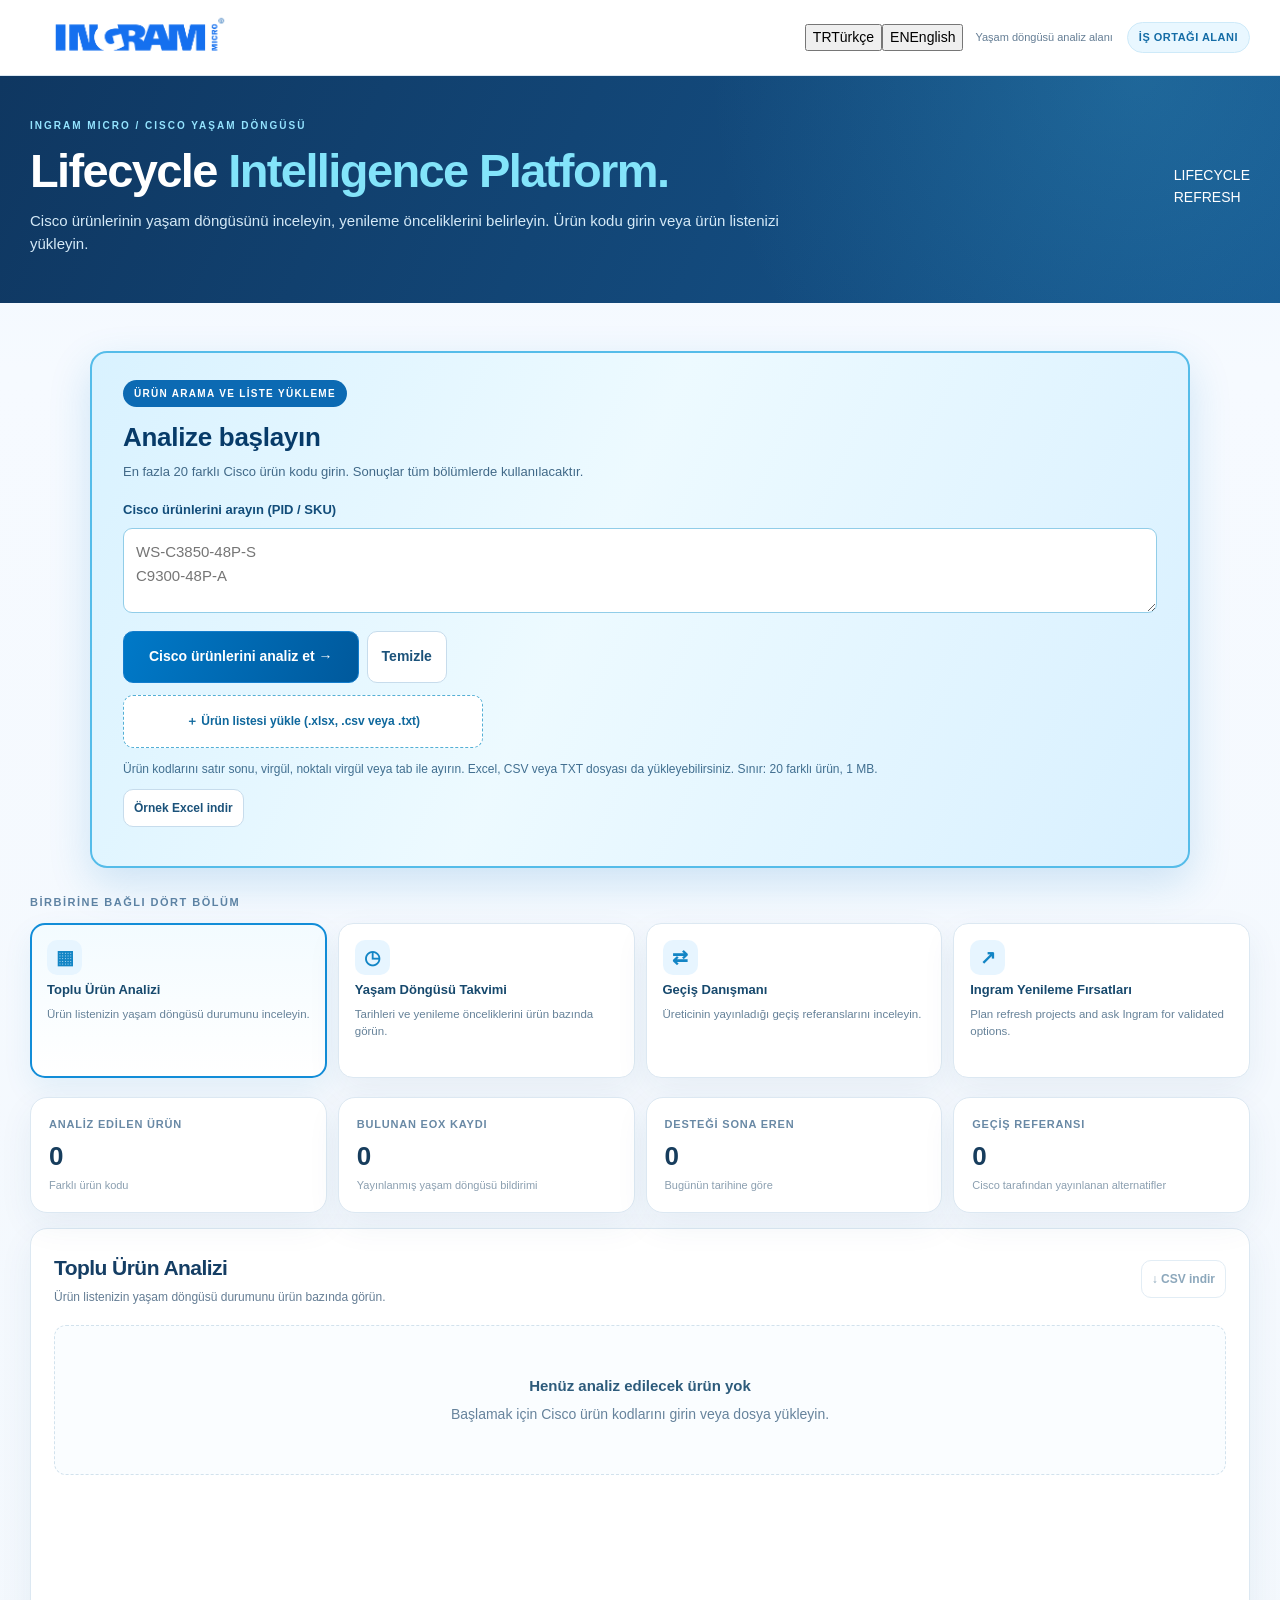
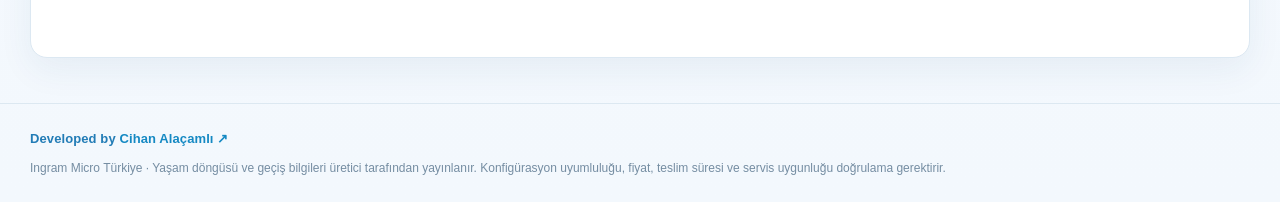
==== commit 92187ee6: "Update index.html" ====
--- a/index.html
+++ b/index.html
@@ -2,7 +2,7 @@
 
 <html lang="en"><head><meta charset="utf-8"/><meta content="width=device-width,initial-scale=1" name="viewport"/><title>Lifecycle Intelligence Platform | Ingram Micro × Cisco</title>
 <style>
-:root{--navy:#102b48;--navy2:#163e67;--blue:#147bd1;--sky:#42b6e7;--teal:#0b9d9f;--bg:#f3f8fd;--paper:#fff;--line:#dce8f2;--muted:#647d94;--ink:#173652;--red:#bb354b;--amber:#a86a14;--green:#16856b;--shadow:0 12px 35px rgba(27,77,126,.065)}*{box-sizing:border-box}body{margin:0;background:linear-gradient(180deg,#edf7ff,#f6faff 370px,#f3f8fd);color:var(--ink);font:14px/1.55 Inter,Segoe UI,Arial,sans-serif}button,input,select,textarea{font:inherit}button{cursor:pointer}a{color:#147bd1;text-decoration:none}a:hover{text-decoration:underline}.wrap{max-width:1390px;padding:0 30px;margin:auto}.top{height:76px;background:#fff;border-bottom:1px solid var(--line)}.toprow{height:100%;display:flex;align-items:center;justify-content:space-between;gap:14px}.brand{display:flex;align-items:center;gap:17px;white-space:nowrap}.im{font-size:23px;letter-spacing:-1.15px;color:#293a49;font-weight:800}.im span{color:#1592cb}.sep{height:30px;width:1px;background:#b9cbd9}.cisco{font-size:21px;letter-spacing:3.6px;font-weight:850;color:#1392ce}.topright{font-size:11px;color:var(--muted);display:flex;align-items:center;gap:14px}.tag{background:#e9f7ff;color:#146ca6;border:1px solid #ceeaf9;border-radius:30px;padding:6px 11px;font-weight:700;letter-spacing:.5px}.hero{background:radial-gradient(circle at 89% 0%,rgba(72,190,229,.20),transparent 37%),linear-gradient(115deg,#0f3761,#16578f);padding:42px 0 47px;color:white}.eyebrow{text-transform:uppercase;letter-spacing:2px;font-weight:800;font-size:10px;color:#94e4ff}.herorow{display:flex;justify-content:space-between;gap:26px;align-items:center}.hero h1{font-size:clamp(29px,3.8vw,47px);line-height:1.1;letter-spacing:-1.6px;margin:11px 0 13px}.hero h1 span{color:#83e4fa}.hero p{color:#d4e9f7;max-width:750px;font-size:15px;margin:0}.heroaside{min-width:225px;text-align:right}.heroaside b{font-size:12px;color:#d9effb}.heroaside div{font-size:11px;color:#bbd8e9;margin-top:7px}.main{padding-top:24px;padding-bottom:45px}.status{display:flex;align-items:center;justify-content:space-between;gap:12px;margin-bottom:21px;flex-wrap:wrap}.notice{font-size:12px;color:#5b7691}.dot{display:inline-block;width:8px;height:8px;border-radius:100%;background:#dfa12e;margin-right:7px}.notice b{color:#2e5d82}.btn{border:1px solid #c7dcec;border-radius:10px;background:white;color:#1b527a;padding:10px 14px;font-weight:750;transition:.15s}.btn:hover{border-color:#1b95d6;background:#f2faff}.btn.primary{background:#147dcc;color:white;border-color:#147dcc}.btn.primary:hover{background:#096cad}.btn.small{padding:7px 10px;font-size:12px}.btn:disabled{opacity:.5;cursor:not-allowed}.sectionlabel{font-size:11px;text-transform:uppercase;letter-spacing:1.5px;font-weight:800;color:#5f83a3;margin:0 0 12px}.modules{display:grid;grid-template-columns:repeat(5,minmax(0,1fr));gap:11px}.module{background:white;border:1px solid var(--line);border-radius:15px;padding:16px;text-align:left;box-shadow:var(--shadow);min-height:155px;display:flex;flex-direction:column;gap:7px;align-items:flex-start}.module:hover{border-color:#8fcaed}.module.on{background:linear-gradient(180deg,#f3fbff,#fff);border:2px solid #128dd8;padding:15px;box-shadow:0 12px 30px #0e76ba15}.modicon{height:35px;width:35px;display:grid;place-items:center;background:#e7f5ff;color:#1385c5;border-radius:10px;font-size:19px;font-weight:800}.module b{font-size:13px;line-height:1.3;color:#17496d}.module span:last-child{color:#668299;font-size:11.5px;line-height:1.45}.workspace{margin-top:19px;display:grid;grid-template-columns:320px minmax(0,1fr);gap:17px;align-items:start}.panel{border:1px solid var(--line);background:#fff;border-radius:17px;box-shadow:var(--shadow)}.side{padding:21px}.paneltitle{margin:0;font-size:16px;letter-spacing:-.3px;color:#143e62}.sub{color:var(--muted);font-size:12px;margin:5px 0 0}.fieldlabel{font-size:12px;font-weight:750;color:#335b7b;margin:18px 0 8px;display:block}.input,textarea,select{width:100%;background:#f9fcff;color:#193e5b;border:1px solid #cddfec;border-radius:9px;padding:11px 12px;outline:none}.input:focus,textarea:focus{border-color:#178bd1;box-shadow:0 0 0 3px #168fe51b}textarea{height:119px;resize:vertical}.stack{display:flex;gap:8px;flex-wrap:wrap;margin-top:11px}.smallnote{font-size:11px;color:#71879b;margin-top:12px;line-height:1.6}.upload{display:block;padding:16px;border:1px dashed #b2d2e9;border-radius:10px;background:#f5fbff;color:#35698d;text-align:center;margin-top:15px;cursor:pointer;font-size:12px;font-weight:700}.upload:hover{border-color:#1691d5}.upload input{display:none}.hr{border-top:1px solid #e5edf5;margin:18px 0}.current{color:#476b86;font-size:12px;line-height:1.6}.rightcol{min-width:0}.metrics{display:grid;grid-template-columns:repeat(4,minmax(0,1fr));gap:11px;margin-bottom:15px}.metric{padding:18px}.metric .label{font-size:10px;color:#6989a5;text-transform:uppercase;letter-spacing:.8px;font-weight:750}.metric b{display:block;font-size:26px;line-height:1.3;margin:7px 0 3px;color:#173d5d}.metric .foot{font-size:11px;color:#8b9fb0}.content{padding:23px;min-height:430px}.contenthead{display:flex;justify-content:space-between;gap:14px;align-items:flex-start;margin-bottom:18px}.contenthead h2{font-size:21px;letter-spacing:-.55px;margin:0;color:#153e64}.contenthead p{color:var(--muted);font-size:12px;margin:4px 0 0}.tablewrap{overflow:auto;border:1px solid var(--line);border-radius:12px}table{border-collapse:collapse;width:100%;min-width:760px;text-align:left}th{background:#f0f7fc;text-transform:uppercase;color:#6685a0;letter-spacing:.5px;font-size:10px}td,th{padding:13px 12px;border-bottom:1px solid #e8eff5;vertical-align:top}tbody tr:last-child td{border-bottom:0}tbody tr[data-pid]{cursor:pointer}tbody tr[data-pid]:hover{background:#f4faff}td{font-size:12px}td strong{font-size:12px;color:#1a4467}.badge{font-size:10px;font-weight:750;border-radius:30px;padding:5px 8px;display:inline-block;white-space:nowrap}.red{background:#ffeaf0;color:#b8314d}.amber{background:#fff3df;color:#956214}.green{background:#e3f9f1;color:#08765a}.grey{background:#edf3f8;color:#59748c}.blue{background:#e7f4ff;color:#176aab}.empty{padding:48px 22px;text-align:center;background:#fafdff;border:1px dashed #d2e2ed;border-radius:12px;color:#66839c}.empty b{display:block;color:#2d5b7b;font-size:15px;margin-bottom:7px}.detail{background:#f7fbff;border:1px solid #d9e9f3;border-radius:12px;padding:17px;margin-top:16px}.detail h3{margin:0 0 5px;font-size:16px}.detailgrid{display:grid;grid-template-columns:repeat(3,minmax(0,1fr));gap:9px;margin-top:15px}.datebox{padding:12px;border:1px solid #ddeaf4;background:white;border-radius:10px}.datebox span{font-size:10px;color:#718aa0;display:block}.datebox b{font-size:12px;display:block;margin-top:5px;color:#204a6c}.callout{padding:14px 16px;background:#eef8ff;border-left:3px solid #1b9cdb;border-radius:9px;margin:15px 0;font-size:12px;color:#3a627f}.oplist{display:grid;gap:11px}.op{border:1px solid #deebf5;border-radius:12px;padding:16px;display:flex;gap:16px;justify-content:space-between;align-items:flex-start}.op h3{margin:0 0 4px;font-size:14px}.op p{margin:0;color:#637f97;font-size:12px}.score{font-size:23px;font-weight:850;color:#127fbd;white-space:nowrap}.timeline{display:grid;gap:12px}.event{display:grid;grid-template-columns:115px 12px 1fr;gap:12px;align-items:start}.eventdate{font-weight:750;color:#265c82;font-size:12px;text-align:right}.eventdot{background:#2f9fd7;width:11px;height:11px;border-radius:50%;margin-top:5px}.eventbody{border:1px solid #dfeaf4;padding:12px 15px;border-radius:10px;background:#faffff}.eventbody b{display:block;font-size:13px}.eventbody span{font-size:11px;color:#7890a6}.inline{display:flex;align-items:center;gap:8px;flex-wrap:wrap}.footer{padding:24px 0;border-top:1px solid #dce8f1;color:#758da2;font-size:11px;line-height:1.7}.hide{display:none!important}@media(max-width:1050px){.modules{grid-template-columns:repeat(3,1fr)}.workspace{grid-template-columns:280px 1fr}.metrics{grid-template-columns:repeat(2,1fr)}}@media(max-width:760px){.wrap{padding:0 16px}.top{height:66px}.im{font-size:18px}.cisco{font-size:15px}.topright{display:none}.hero{padding:30px 0}.heroaside{display:none}.modules{grid-template-columns:repeat(2,minmax(0,1fr))}.workspace{grid-template-columns:1fr}.metrics{grid-template-columns:repeat(2,1fr)}.content{padding:15px}.detailgrid{grid-template-columns:repeat(2,1fr)}.module{min-height:135px}.event{grid-template-columns:89px 12px 1fr;gap:8px}}@media(max-width:390px){.modules{grid-template-columns:1fr}.brand{gap:9px}}
+:root{--navy:#102b48;--navy2:#163e67;--blue:#147bd1;--sky:#42b6e7;--teal:#0b9d9f;--bg:#f3f8fd;--paper:#fff;--line:#dce8f2;--muted:#647d94;--ink:#173652;--red:#bb354b;--amber:#a86a14;--green:#16856b;--shadow:0 12px 35px rgba(27,77,126,.065)}*{box-sizing:border-box}body{margin:0;background:linear-gradient(180deg,#edf7ff,#f6faff 370px,#f3f8fd);color:var(--ink);font:14px/1.55 Inter,Segoe UI,Arial,sans-serif}button,input,select,textarea{font:inherit}button{cursor:pointer}a{color:#147bd1;text-decoration:none}a:hover{text-decoration:underline}.wrap{max-width:1390px;padding:0 30px;margin:auto}.top{height:76px;background:#fff;border-bottom:1px solid var(--line)}.toprow{height:100%;display:flex;align-items:center;justify-content:space-between;gap:14px}.brand{display:flex;align-items:center;gap:17px;white-space:nowrap}.im{font-size:23px;letter-spacing:-1.15px;color:#293a49;font-weight:800}.im span{color:#1592cb}.sep{height:30px;width:1px;background:#b9cbd9}.cisco{font-size:21px;letter-spacing:3.6px;font-weight:850;color:#1392ce}.topright{font-size:11px;color:var(--muted);display:flex;align-items:center;gap:14px}.tag{background:#e9f7ff;color:#146ca6;border:1px solid #ceeaf9;border-radius:30px;padding:6px 11px;font-weight:700;letter-spacing:.5px}.hero{background:radial-gradient(circle at 89% 0%,rgba(72,190,229,.20),transparent 37%),linear-gradient(115deg,#0f3761,#16578f);padding:42px 0 47px;color:white}.eyebrow{text-transform:uppercase;letter-spacing:2px;font-weight:800;font-size:10px;color:#94e4ff}.herorow{display:flex;justify-content:space-between;gap:26px;align-items:center}.hero h1{font-size:clamp(29px,3.8vw,47px);line-height:1.1;letter-spacing:-1.6px;margin:11px 0 13px}.hero h1 span{color:#83e4fa}.hero p{color:#d4e9f7;max-width:750px;font-size:15px;margin:0}.heroaside{min-width:225px;text-align:right}.heroaside b{font-size:12px;color:#d9effb}.heroaside div{font-size:11px;color:#bbd8e9;margin-top:7px}.main{padding-top:24px;padding-bottom:45px}.status{display:flex;align-items:center;justify-content:space-between;gap:12px;margin-bottom:21px;flex-wrap:wrap}.notice{font-size:12px;color:#5b7691}.dot{display:inline-block;width:8px;height:8px;border-radius:100%;background:#dfa12e;margin-right:7px}.notice b{color:#2e5d82}.btn{border:1px solid #c7dcec;border-radius:10px;background:white;color:#1b527a;padding:10px 14px;font-weight:750;transition:.15s}.btn:hover{border-color:#1b95d6;background:#f2faff}.btn.primary{background:#147dcc;color:white;border-color:#147dcc}.btn.primary:hover{background:#096cad}.btn.small{padding:7px 10px;font-size:12px}.btn:disabled{opacity:.5;cursor:not-allowed}.sectionlabel{font-size:11px;text-transform:uppercase;letter-spacing:1.5px;font-weight:800;color:#5f83a3;margin:0 0 12px}.modules{display:grid;grid-template-columns:repeat(5,minmax(0,1fr));gap:11px}.module{background:white;border:1px solid var(--line);border-radius:15px;padding:16px;text-align:left;box-shadow:var(--shadow);min-height:155px;display:flex;flex-direction:column;gap:7px;align-items:flex-start}.module:hover{border-color:#8fcaed}.module.on{background:linear-gradient(180deg,#f3fbff,#fff);border:2px solid #128dd8;padding:15px;box-shadow:0 12px 30px #0e76ba15}.modicon{height:35px;width:35px;display:grid;place-items:center;background:#e7f5ff;color:#1385c5;border-radius:10px;font-size:19px;font-weight:800}.module b{font-size:13px;line-height:1.3;color:#17496d}.module span:last-child{color:#668299;font-size:11.5px;line-height:1.45}.workspace{margin-top:19px;display:grid;grid-template-columns:320px minmax(0,1fr);gap:17px;align-items:start}.panel{border:1px solid var(--line);background:#fff;border-radius:17px;box-shadow:var(--shadow)}.side{padding:21px}.paneltitle{margin:0;font-size:16px;letter-spacing:-.3px;color:#143e62}.sub{color:var(--muted);font-size:12px;margin:5px 0 0}.fieldlabel{font-size:12px;font-weight:750;color:#335b7b;margin:18px 0 8px;display:block}.input,textarea,select{width:100%;background:#f9fcff;color:#193e5b;border:1px solid #cddfec;border-radius:9px;padding:11px 12px;outline:none}.input:focus,textarea:focus{border-color:#178bd1;box-shadow:0 0 0 3px #168fe51b}textarea{height:119px;resize:vertical}.stack{display:flex;gap:8px;flex-wrap:wrap;margin-top:11px}.smallnote{font-size:11px;color:#71879b;margin-top:12px;line-height:1.6}.upload{display:block;padding:16px;border:1px dashed #b2d2e9;border-radius:10px;background:#f5fbff;color:#35698d;text-align:center;margin-top:15px;cursor:pointer;font-size:12px;font-weight:700}.upload:hover{border-color:#1691d5}.upload input{display:none}.hr{border-top:1px solid #e5edf5;margin:18px 0}.current{color:#476b86;font-size:12px;line-height:1.6}.rightcol{min-width:0}.metrics{display:grid;grid-template-columns:repeat(4,minmax(0,1fr));gap:11px;margin-bottom:15px}.metric{padding:18px}.metric .label{font-size:10px;color:#6989a5;text-transform:uppercase;letter-spacing:.8px;font-weight:750}.metric b{display:block;font-size:26px;line-height:1.3;margin:7px 0 3px;color:#173d5d}.metric .foot{font-size:11px;color:#8b9fb0}.content{padding:23px;min-height:430px}.contenthead{display:flex;justify-content:space-between;gap:14px;align-items:flex-start;margin-bottom:18px}.contenthead h2{font-size:21px;letter-spacing:-.55px;margin:0;color:#153e64}.contenthead p{color:var(--muted);font-size:12px;margin:4px 0 0}.tablewrap{overflow:auto;border:1px solid var(--line);border-radius:12px}table{border-collapse:collapse;width:100%;min-width:760px;text-align:left}th{background:#f0f7fc;text-transform:uppercase;color:#6685a0;letter-spacing:.5px;font-size:10px}td,th{padding:13px 12px;border-bottom:1px solid #e8eff5;vertical-align:top}tbody tr:last-child td{border-bottom:0}tbody tr[data-pid]{cursor:pointer}tbody tr[data-pid]:hover{background:#f4faff}td{font-size:12px}td strong{font-size:12px;color:#1a4467}.badge{font-size:10px;font-weight:750;border-radius:30px;padding:5px 8px;display:inline-block;white-space:nowrap}.red{background:#ffeaf0;color:#b8314d}.amber{background:#fff3df;color:#956214}.green{background:#e3f9f1;color:#08765a}.grey{background:#edf3f8;color:#59748c}.blue{background:#e7f4ff;color:#176aab}.empty{padding:48px 22px;text-align:center;background:#fafdff;border:1px dashed #d2e2ed;border-radius:12px;color:#66839c}.empty b{display:block;color:#2d5b7b;font-size:15px;margin-bottom:7px}.detail{background:#f7fbff;border:1px solid #d9e9f3;border-radius:12px;padding:17px;margin-top:16px}.detail h3{margin:0 0 5px;font-size:16px}.detailgrid{display:grid;grid-template-columns:repeat(3,minmax(0,1fr));gap:9px;margin-top:15px}.datebox{padding:12px;border:1px solid #ddeaf4;background:white;border-radius:10px}.datebox span{font-size:10px;color:#718aa0;display:block}.datebox b{font-size:12px;display:block;margin-top:5px;color:#204a6c}.callout{padding:14px 16px;background:#eef8ff;border-left:3px solid #1b9cdb;border-radius:9px;margin:15px 0;font-size:12px;color:#3a627f}.oplist{display:grid;gap:11px}.op{border:1px solid #deebf5;border-radius:12px;padding:16px;display:flex;gap:16px;justify-content:space-between;align-items:flex-start}.op h3{margin:0 0 4px;font-size:14px}.op p{margin:0;color:#637f97;font-size:12px}.timeline{display:grid;gap:12px}.event{display:grid;grid-template-columns:115px 12px 1fr;gap:12px;align-items:start}.eventdate{font-weight:750;color:#265c82;font-size:12px;text-align:right}.eventdot{background:#2f9fd7;width:11px;height:11px;border-radius:50%;margin-top:5px}.eventbody{border:1px solid #dfeaf4;padding:12px 15px;border-radius:10px;background:#faffff}.eventbody b{display:block;font-size:13px}.eventbody span{font-size:11px;color:#7890a6}.inline{display:flex;align-items:center;gap:8px;flex-wrap:wrap}.footer{padding:24px 0;border-top:1px solid #dce8f1;color:#758da2;font-size:11px;line-height:1.7}.hide{display:none!important}@media(max-width:1050px){.modules{grid-template-columns:repeat(3,1fr)}.workspace{grid-template-columns:280px 1fr}.metrics{grid-template-columns:repeat(2,1fr)}}@media(max-width:760px){.wrap{padding:0 16px}.top{height:66px}.im{font-size:18px}.cisco{font-size:15px}.topright{display:none}.hero{padding:30px 0}.heroaside{display:none}.modules{grid-template-columns:repeat(2,minmax(0,1fr))}.workspace{grid-template-columns:1fr}.metrics{grid-template-columns:repeat(2,1fr)}.content{padding:15px}.detailgrid{grid-template-columns:repeat(2,1fr)}.module{min-height:135px}.event{grid-template-columns:89px 12px 1fr;gap:8px}}@media(max-width:390px){.modules{grid-template-columns:1fr}.brand{gap:9px}}
 
 
 /* STEP 1 refinement: search is the primary action */
@@ -25,19 +25,19 @@
 
 /* Grouped lifecycle results; no multi-BOM event flood */
 .timelineproducts{display:grid;gap:11px;margin-top:15px}.lifeproduct{border:1px solid #d9e8f5;border-radius:15px;background:#fff;overflow:hidden}.lifeproduct>summary{display:flex;align-items:center;justify-content:space-between;gap:14px;cursor:pointer;padding:17px 18px;list-style:none}.lifeproduct>summary::-webkit-details-marker{display:none}.lifeproduct>summary b{color:#123f67}.lifeproduct>summary .sub{display:block;font-size:12px;margin-top:4px}.lifesummary{display:flex;align-items:center;gap:12px;margin-left:auto}.mini-next{font-size:11px;color:#65849a;max-width:240px;text-align:right}.expandicon{color:#1085c5;font-size:22px}.lifeproduct[open]{border-color:#8fc9eb;box-shadow:0 9px 25px #0074bb0e}.lifeevents{border-top:1px solid #e4edf5;padding:16px 18px;background:#f6fbff}.milestone-grid{display:grid;grid-template-columns:repeat(3,minmax(0,1fr));gap:10px}.milestone{background:#fff;border:1px solid #dcebf5;padding:12px;border-radius:11px;display:grid;gap:5px}.milestone span{font-size:11px;color:#617f94}.milestone b{font-size:15px}.milestone small{font-size:11px;color:#7994a5}.renewal-mile{border-left:4px solid #14a2ca}.renewalnote{margin-top:13px;padding:12px 14px;border-radius:10px;background:#e7f5fc;color:#225675;font-size:12px}.recordlink{margin-top:11px}.ingram-cta{margin-top:19px;display:flex;align-items:center;justify-content:space-between;gap:20px;border:1px solid #98d0ef;border-radius:17px;padding:24px;background:linear-gradient(115deg,#e7f6ff,#f4fbff)}.ingram-cta h3{margin:5px 0 8px;color:#104979;font-size:20px}.ingram-cta p{margin:0;max-width:720px;color:#42647d}.cta-kicker{font-size:11px;font-weight:800;letter-spacing:1.5px;color:#087cba}.ingram-cta button{white-space:nowrap}.samplealert{margin:16px 0;padding:11px 16px;border:1px solid #cee5f7;background:#f2f9ff;border-radius:10px;color:#4e7190;font-size:12px}.signature a{color:#1589c3}.signature a:hover{text-decoration:underline}@media(max-width:760px){.milestone-grid{grid-template-columns:repeat(2,1fr)}.ingram-cta{flex-direction:column;align-items:stretch}.lifesummary{flex-direction:column;align-items:end}.mini-next{display:none}}@media(max-width:480px){.milestone-grid{grid-template-columns:1fr}}
-</style><link rel="stylesheet" href="./assets/experience.css?v=20261015-final"/><link rel="icon" type="image/png" href="./assets/ingram-micro-logo.png"/></head><body>
-<header class="top"><div class="wrap toprow"><div class="brand"><img alt="Ingram Micro" class="brandlogo" onerror="this.style.display='none';this.nextElementSibling.style.display='inline-block'" src="./assets/ingram-micro-logo.png"/><span class="logofallback">INGRAM MICRO</span></div><div class="toptools"><label class="language-label"><span>Language</span><select id="language" class="language" aria-label="Language"><option value="tr">TR</option><option value="en">EN</option></select></label><div class="topright"><span>Lifecycle analysis workspace</span><span class="tag">PARTNER WORKSPACE</span></div></div></div></header>
-<section class="hero"><div class="wrap herorow"><div><div class="eyebrow">INGRAM MICRO / CISCO LIFECYCLE INTELLIGENCE</div><h1>Lifecycle <span>Intelligence Platform.</span></h1><p>Analyze Cisco product lifecycles, identify renewal exposure and discover refresh opportunities. Search a SKU or upload a BOM to begin.</p></div><div class="heroaside"><b>DISCOVER → ANALYZE → ACT</b><div>One workspace. Four connected capabilities.</div></div></div></section>
+</style><link rel="stylesheet" href="./assets/experience.css?v=20261015-visual"/><link rel="icon" type="image/png" href="./assets/ingram-micro-logo.png"/><link rel="stylesheet" href="./assets/visual.css?v=20261015-visual"/></head><body>
+<header class="top"><div class="wrap toprow"><div class="brand"><img alt="Ingram Micro" class="brandlogo" onerror="this.style.display='none';this.nextElementSibling.style.display='inline-block'" src="./assets/ingram-micro-logo.png"/><span class="logofallback">INGRAM MICRO</span></div><div class="toptools"><div class="lang-switch" role="group" aria-label="Language"><button type="button" data-lang="tr" aria-label="Türkçe" aria-pressed="true"><span class="lang-symbol" aria-hidden="true">TR</span><span class="lang-name">Türkçe</span></button><button type="button" data-lang="en" aria-label="English" aria-pressed="false"><span class="lang-symbol" aria-hidden="true">EN</span><span class="lang-name">English</span></button></div><div class="topright"><span>Lifecycle analysis workspace</span><span class="tag">PARTNER WORKSPACE</span></div></div></div></header>
+<section class="hero"><div class="wrap herorow"><div><div class="eyebrow">INGRAM MICRO / CISCO LIFECYCLE INTELLIGENCE</div><h1>Lifecycle <span>Intelligence Platform.</span></h1><p>Analyze Cisco product lifecycles, identify renewal exposure and discover refresh opportunities. Search a SKU or upload a BOM to begin.</p></div><div class="hero-visual" aria-hidden="true"><div class="scene-orbit orbit-one"></div><div class="scene-orbit orbit-two"></div><div class="scene-glow"></div><div class="device-stack"><div class="rack-top"></div><div class="rack-unit unit-one"><i></i><i></i><i></i><i></i><span></span></div><div class="rack-unit unit-two"><i></i><i></i><i></i><i></i><span></span></div><div class="rack-unit unit-three"><i></i><i></i><i></i><i></i><span></span></div><div class="rack-base"></div></div><div class="scene-chip chip-one">LIFECYCLE</div><div class="scene-chip chip-two">REFRESH</div><div class="scene-dot dot-one"></div><div class="scene-dot dot-two"></div></div></div></section>
 <main class="wrap main"><aside class="panel side"><h2 class="paneltitle">Start your analysis</h2><p class="sub">Enter up to 20 unique Cisco product IDs. Your results flow into every module.</p><label class="fieldlabel" for="pids">Search Cisco products (PID / SKU)</label><textarea aria-label="Cisco Product IDs for lifecycle analysis" id="pids" placeholder="WS-C3850-48P-S
-C9300-48P-A" spellcheck="false"></textarea><div class="stack"><button class="btn primary" id="analyze">Analyze Cisco products →</button><button class="btn" id="reset">Reset</button></div><label class="upload" for="csvfile">＋ Upload BOM (.xlsx, .csv or .txt)<input accept=".xlsx,.csv,.txt,application/vnd.openxmlformats-officedocument.spreadsheetml.sheet,text/csv,text/plain" id="csvfile" type="file"/></label><div class="smallnote">Paste up to 20 unique PIDs, separated by newlines, commas, semicolons or tabs. Or upload Excel (.xlsx), CSV or TXT with PID, Quantity and Description columns. Maximum file size: 1 MB.</div><button class="btn small template-link" id="downloadTemplate" type="button">Download Excel template</button><div id="sheetPicker" class="hide"><label class="fieldlabel" for="bomSheet">Choose a BOM worksheet</label><select id="bomSheet" aria-label="BOM worksheet"></select></div><div class="smallnote" id="bomSummary" role="status" aria-live="polite"></div><div class="current hide" id="coverage"></div><section class="preview-panel hide" id="importPreview" aria-label="BOM preview &amp; column mapping"></section></aside><div class="samplealert hide" id="searchStatus" role="status" aria-live="polite"></div><div class="sectionlabel">Four connected capabilities</div><nav aria-label="Platform modules" class="modules"><button class="module on" data-view="bom"><span class="modicon">▦</span><b>Bulk BOM Analysis</b><span>Scan product lists and uncover lifecycle exposure.</span></button><button class="module" data-view="timeline"><span class="modicon">◷</span><b>Lifecycle Timeline</b><span>See milestones and renewal exposure by product.</span></button><button class="module" data-view="migration"><span class="modicon">⇄</span><b>Migration Advisor</b><span>Explore manufacturer-published migration references.</span></button><button class="module" data-view="opportunities"><span class="modicon">↗</span><b>Ingram Refresh Opportunities</b><span>Identify refresh priorities and ask Ingram for validated options.</span></button></nav>
+C9300-48P-A" spellcheck="false"></textarea><div class="stack"><button class="btn primary" id="analyze">Analyze Cisco products →</button><button class="btn" id="reset">Reset</button></div><label class="upload" for="csvfile">＋ Upload BOM (.xlsx, .csv or .txt)<input accept=".xlsx,.csv,.txt,application/vnd.openxmlformats-officedocument.spreadsheetml.sheet,text/csv,text/plain" id="csvfile" type="file"/></label><div class="smallnote">Paste up to 20 unique PIDs, separated by newlines, commas, semicolons or tabs. Or upload Excel (.xlsx), CSV or TXT with PID, Quantity and Description columns. Maximum file size: 1 MB.</div><button class="btn small template-link" id="downloadTemplate" type="button">Download Excel template</button><div id="sheetPicker" class="hide"><label class="fieldlabel" for="bomSheet">Choose a BOM worksheet</label><select id="bomSheet" aria-label="BOM worksheet"></select></div><div class="smallnote" id="bomSummary" role="status" aria-live="polite"></div><div class="current hide" id="coverage"></div><section class="preview-panel hide" id="importPreview" aria-label="BOM preview &amp; column mapping"></section></aside><div class="samplealert hide" id="searchStatus" role="status" aria-live="polite"></div><div class="sectionlabel">Four connected capabilities</div><nav aria-label="Platform modules" class="modules"><button class="module on" data-view="bom"><span class="modicon">▦</span><b>Bulk BOM Analysis</b><span>Scan product lists and uncover lifecycle exposure.</span></button><button class="module" data-view="timeline"><span class="modicon">◷</span><b>Lifecycle Timeline</b><span>See milestones and renewal exposure by product.</span></button><button class="module" data-view="migration"><span class="modicon">⇄</span><b>Migration Advisor</b><span>Explore manufacturer-published migration references.</span></button><button class="module" data-view="opportunities"><span class="modicon">↗</span><b>Ingram Refresh Opportunities</b><span>Plan refresh projects and ask Ingram for validated options.</span></button></nav>
 <div class="workspace">
 <div class="rightcol"><div class="metrics"><div class="panel metric"><div class="label">Products analyzed</div><b id="mTotal">0</b><div class="foot">Unique requested PIDs</div></div><div class="panel metric"><div class="label">EoX records found</div><b id="mFound">0</b><div class="foot">Published lifecycle notices</div></div><div class="panel metric"><div class="label">Past last support</div><b id="mEnded">0</b><div class="foot">Based on today's date</div></div><div class="panel metric"><div class="label">Migration references</div><b id="mMigration">0</b><div class="foot">Cisco-published alternative PIDs</div></div></div><section class="panel content" tabindex="-1"><div class="contenthead"><div><h2 id="viewTitle">Bulk BOM Analysis</h2><p id="viewDesc">Lifecycle visibility across your uploaded product list.</p></div><button class="btn small" id="export">↓ Export CSV</button></div><div id="queryTimestamp" class="result-meta" aria-live="polite"></div><div id="viewContent"></div></section></div></div></main>
 <footer class="footer"><div class="wrap"><div class="signature">Developed by <a href="https://www.linkedin.com/in/calacamli" target="_blank" rel="noopener noreferrer">Cihan Alaçamlı ↗</a></div><div>Ingram Micro Türkiye · Lifecycle and migration information is manufacturer-published. Configuration compatibility, pricing, lead time and service eligibility require verification.</div></div></footer>
 <script src="./assets/xlsx.full.min.js"></script>
-<script src="./assets/config.js?v=20261015-final"></script>
-<script src="./assets/i18n.js?v=20261015-final"></script>
-<script src="./assets/intelligence.js?v=20261015-final"></script>
-<script src="./assets/experience.js?v=20261015-final"></script>
+<script src="./assets/config.js?v=20261015-visual"></script>
+<script src="./assets/i18n.js?v=20261015-visual"></script>
+<script src="./assets/intelligence.js?v=20261015-visual"></script>
+<script src="./assets/experience.js?v=20261015-visual"></script>
 <script>
 'use strict';
 const $=id=>document.getElementById(id);const esc=v=>String(v??'').replace(/[&<>"']/g,c=>({'&':'&amp;','<':'&lt;','>':'&gt;','"':'&quot;',"'":'&#39;'}[c]));
@@ -116,7 +116,7 @@
 function bomDetail(pid){const item=bom.get(pid);return item?`<div class="callout"><b>BOM quantity:</b> ${item.quantity}<br><b>Original BOM lines:</b> ${item.lines.map(line=>`${line.sheet?esc(line.sheet)+' / ':''}${line.line}: ${esc(line.cells.join(' | '))}`).join('<br>')}</div>`:''}
 function detail(t){if(t?.r?.EOXError)return `<div class="detail"><h3>${esc(t.pid)}</h3>${pill(t.state)}<p class="sub">${esc(t.r.EOXError.ErrorDescription||'Lifecycle status remains unverified.')}</p></div>`;if(!t||!t.r||!t.r.EOLProductID)return '';let r=t.r;return `<div class="detail"><div class="inline" style="justify-content:space-between"><div><h3>${esc(t.pid)}</h3><span class="sub">${esc(r.ProductIDDescription||'Cisco EoX record')}</span></div>${pill(t.state)}</div><div class="detailgrid">${fields.map(([k,l])=>`<div class="datebox"><span>${l}</span><b>${esc(dateDisplay(dateVal(r[k])))}</b></div>`).join('')}</div><div class="callout"><b>Cisco migration references:</b> ${migration(r).length?migration(r).map(esc).join(', '):'Not published in this record'}<br><b>Bulletin:</b> ${esc(r.ProductBulletinNumber||'—')} · ${link(r)}<br><b>Record updated:</b> ${esc(dateDisplay(dateVal(r.UpdatedTimeStamp)))}</div></div>`}
 function row(item){const record=item.r;return `<tr data-pid="${esc(item.pid)}"><td><input class="select-product" type="checkbox" data-select="${esc(item.pid)}" aria-label="${esc('Select product '+item.pid)}" ${selectedPids.has(item.pid)?'checked':''}></td><td><strong>${esc(item.pid)}</strong>${editableQuantity(item)}<div class="source-text sub">${esc(record?.EOXError?.ErrorDescription||record?.ProductIDDescription||'')}</div></td><td>${pill(item.state)}</td><td>${esc(dateDisplay(dateVal(record?.EndOfSaleDate)))}</td><td>${esc(dateDisplay(dateVal(record?.LastDateOfSupport)))}</td><td>${esc(migration(record).join(', ')||'—')}</td><td><button class="btn small" data-inspect="${esc(item.pid)}" aria-label="${esc('Inspect '+item.pid)}">Inspect →</button></td></tr>`}
-function table(items){return businessSummary(items)+bulkToolbar(items)+`<div class="tablewrap"><table><thead><tr><th>Selection</th><th>Product ID</th><th>Status</th><th>End of Sale</th><th>Last Support</th><th>Migration PID</th><th>Inspect</th></tr></thead><tbody>${items.map(row).join('')}</tbody></table></div>${detail(selected())}${chosen?bomDetail(chosen):''}`}
+function table(items){return businessSummary(items)+'<p class="quantity-help">Products entered without a quantity start at 1. Change quantities here; your selected products and quantities are included in the email.</p>'+bulkToolbar(items)+`<div class="tablewrap"><table><thead><tr><th>Selection</th><th>Product ID</th><th>Status</th><th>End of Sale</th><th>Last Support</th><th>Migration PID</th><th>Inspect</th></tr></thead><tbody>${items.map(row).join('')}</tbody></table></div>${detail(selected())}${chosen?bomDetail(chosen):''}`}
 // Parse quoted fields, escaped quotes and multiline CSV without external libraries.
 function delimitedRows(text,delimiter){
  const rows=[];let cells=[],field='',quoted=false,closed=false,line=1,start=1;
@@ -264,7 +264,7 @@
 $('reset').onclick=()=>{clearAnalysis();closeImportPreview();timelineFilter='all';++importVersion;importing=false;clearExcel();bom.clear();$('bomSummary').textContent='';$('csvfile').value='';++requestId;if(controller)controller.abort();controller=null;records.clear();$('pids').value='';query=[];chosen=null;searchError='';setLoading(false);setStatus('');render()};
 document.querySelectorAll('.module').forEach(b=>b.onclick=()=>{view=b.dataset.view;render()});
 
-function exportAnalysis(items=qs()){if(!items.length)return alert(uiText('Enter PIDs first.'));const rows=[['PID','Data status','Description','EoX announcement','End of sale','SW maintenance','Security support','Last contract renewal','Last support','Migration PID','Bulletin URL','BOM quantity','BOM descriptions','Original BOM lines','Renewal exposure','Priority score','Priority explanation','Migration descriptions','Effective quantity','Quantity edited','Last queried (UTC)'],...items.map(x=>[x.pid,uiText(stateName(x.state)),x.r?.EOXError?.ErrorDescription||x.r?.ProductIDDescription||'',dateVal(x.r?.EOXExternalAnnouncementDate),dateVal(x.r?.EndOfSaleDate),dateVal(x.r?.EndOfSWMaintenanceReleases),dateVal(x.r?.EndOfSecurityVulSupportDate),dateVal(x.r?.EndOfServiceContractRenewal),dateVal(x.r?.LastDateOfSupport),migration(x.r).join('; '),officialUrl(x.r?.LinkToProductBulletinURL),bom.get(x.pid)?.quantity??'',[...new Set((bom.get(x.pid)?.lines||[]).map(line=>line.description).filter(Boolean))].join('; '),(bom.get(x.pid)?.lines||[]).map(line=>(line.sheet?line.sheet+' / ':'')+line.line+': '+line.cells.join(' | ')).join(' / '),uiText(renewalStatus(x)),priority(x)?.score??'',uiText(priority(x)?.explanation||'Unverified / not scored'),migrationEntries(x.r).map(entry=>entry.information).filter(Boolean).join('; '),knownQuantity(x.pid)??'',manualQuantities.has(x.pid)?'Yes':'No',lastQueryAt||''])];const csv='\ufeff'+rows.map((r,index)=>(index===0?r.map(uiText):r).map(v=>'"'+String(/^[\s]*[=+@-]/.test(String(v))?"'"+v:v).replaceAll('"','""')+'"').join(',')).join('\r\n');let u=URL.createObjectURL(new Blob([csv],{type:'text/csv;charset=utf-8'})),a=document.createElement('a');a.href=u;a.download='ingram_lifecycle_analysis.csv';document.body.appendChild(a);a.click();a.remove();setTimeout(()=>URL.revokeObjectURL(u),1000)};
+function exportAnalysis(items=qs()){if(!items.length)return alert(uiText('Enter PIDs first.'));const rows=[['PID','Data status','Description','EoX announcement','End of sale','SW maintenance','Security support','Last contract renewal','Last support','Migration PID','Bulletin URL','BOM quantity','BOM descriptions','Original BOM lines','Renewal exposure','Migration descriptions','Effective quantity','Quantity edited','Last queried (UTC)'],...items.map(x=>[x.pid,uiText(stateName(x.state)),x.r?.EOXError?.ErrorDescription||x.r?.ProductIDDescription||'',dateVal(x.r?.EOXExternalAnnouncementDate),dateVal(x.r?.EndOfSaleDate),dateVal(x.r?.EndOfSWMaintenanceReleases),dateVal(x.r?.EndOfSecurityVulSupportDate),dateVal(x.r?.EndOfServiceContractRenewal),dateVal(x.r?.LastDateOfSupport),migration(x.r).join('; '),officialUrl(x.r?.LinkToProductBulletinURL),bom.get(x.pid)?.quantity??'',[...new Set((bom.get(x.pid)?.lines||[]).map(line=>line.description).filter(Boolean))].join('; '),(bom.get(x.pid)?.lines||[]).map(line=>(line.sheet?line.sheet+' / ':'')+line.line+': '+line.cells.join(' | ')).join(' / '),uiText(renewalStatus(x)),migrationEntries(x.r).map(entry=>entry.information).filter(Boolean).join('; '),knownQuantity(x.pid)??'',manualQuantities.has(x.pid)?'Yes':'No',lastQueryAt||''])];const csv='\ufeff'+rows.map((r,index)=>(index===0?r.map(uiText):r).map(v=>'"'+String(/^[\s]*[=+@-]/.test(String(v))?"'"+v:v).replaceAll('"','""')+'"').join(',')).join('\r\n');let u=URL.createObjectURL(new Blob([csv],{type:'text/csv;charset=utf-8'})),a=document.createElement('a');a.href=u;a.download='ingram_lifecycle_analysis.csv';document.body.appendChild(a);a.click();a.remove();setTimeout(()=>URL.revokeObjectURL(u),1000)};
 $('export').onclick=()=>exportAnalysis();
 initExperience();setLoading(false);render();
 </script></body></html>
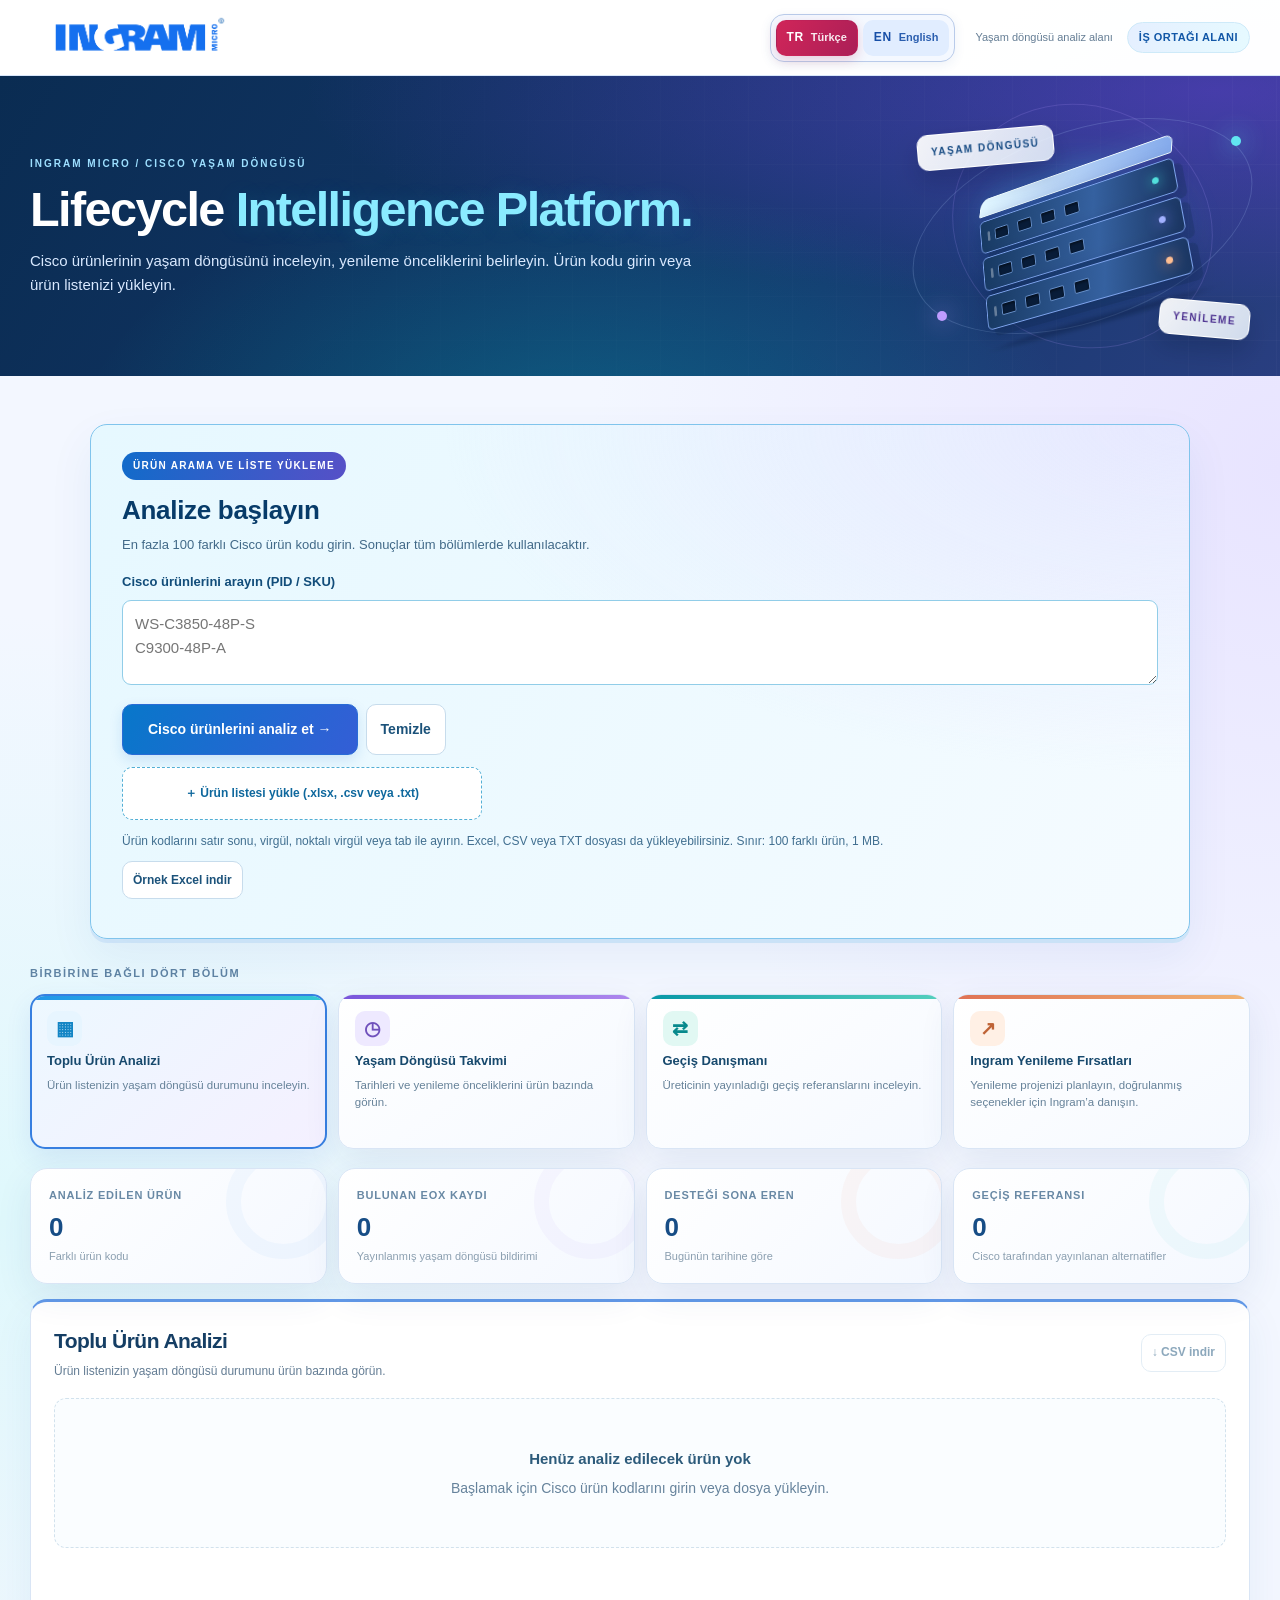
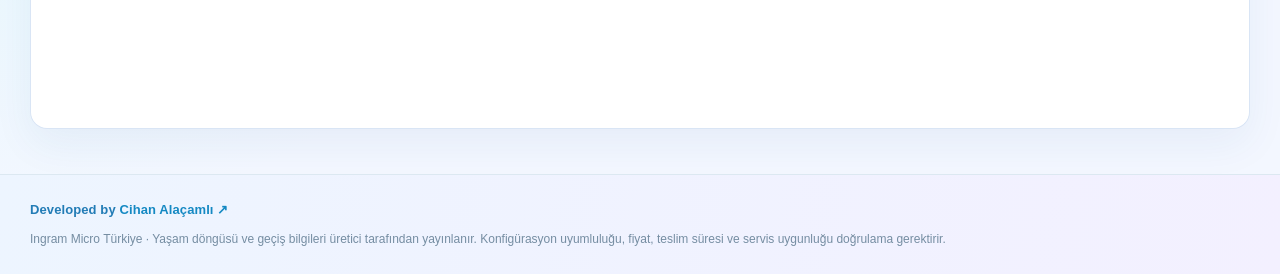
==== commit 4bad64c2: "Add files via upload" ====
--- a/index.html
+++ b/index.html
@@ -25,19 +25,21 @@
 
 /* Grouped lifecycle results; no multi-BOM event flood */
 .timelineproducts{display:grid;gap:11px;margin-top:15px}.lifeproduct{border:1px solid #d9e8f5;border-radius:15px;background:#fff;overflow:hidden}.lifeproduct>summary{display:flex;align-items:center;justify-content:space-between;gap:14px;cursor:pointer;padding:17px 18px;list-style:none}.lifeproduct>summary::-webkit-details-marker{display:none}.lifeproduct>summary b{color:#123f67}.lifeproduct>summary .sub{display:block;font-size:12px;margin-top:4px}.lifesummary{display:flex;align-items:center;gap:12px;margin-left:auto}.mini-next{font-size:11px;color:#65849a;max-width:240px;text-align:right}.expandicon{color:#1085c5;font-size:22px}.lifeproduct[open]{border-color:#8fc9eb;box-shadow:0 9px 25px #0074bb0e}.lifeevents{border-top:1px solid #e4edf5;padding:16px 18px;background:#f6fbff}.milestone-grid{display:grid;grid-template-columns:repeat(3,minmax(0,1fr));gap:10px}.milestone{background:#fff;border:1px solid #dcebf5;padding:12px;border-radius:11px;display:grid;gap:5px}.milestone span{font-size:11px;color:#617f94}.milestone b{font-size:15px}.milestone small{font-size:11px;color:#7994a5}.renewal-mile{border-left:4px solid #14a2ca}.renewalnote{margin-top:13px;padding:12px 14px;border-radius:10px;background:#e7f5fc;color:#225675;font-size:12px}.recordlink{margin-top:11px}.ingram-cta{margin-top:19px;display:flex;align-items:center;justify-content:space-between;gap:20px;border:1px solid #98d0ef;border-radius:17px;padding:24px;background:linear-gradient(115deg,#e7f6ff,#f4fbff)}.ingram-cta h3{margin:5px 0 8px;color:#104979;font-size:20px}.ingram-cta p{margin:0;max-width:720px;color:#42647d}.cta-kicker{font-size:11px;font-weight:800;letter-spacing:1.5px;color:#087cba}.ingram-cta button{white-space:nowrap}.samplealert{margin:16px 0;padding:11px 16px;border:1px solid #cee5f7;background:#f2f9ff;border-radius:10px;color:#4e7190;font-size:12px}.signature a{color:#1589c3}.signature a:hover{text-decoration:underline}@media(max-width:760px){.milestone-grid{grid-template-columns:repeat(2,1fr)}.ingram-cta{flex-direction:column;align-items:stretch}.lifesummary{flex-direction:column;align-items:end}.mini-next{display:none}}@media(max-width:480px){.milestone-grid{grid-template-columns:1fr}}
-</style><link rel="stylesheet" href="./assets/experience.css?v=20261015-visual"/><link rel="icon" type="image/png" href="./assets/ingram-micro-logo.png"/><link rel="stylesheet" href="./assets/visual.css?v=20261015-visual"/></head><body>
+</style><link rel="stylesheet" href="./assets/experience.css?v=20261016-final6"/><link rel="icon" type="image/png" href="./assets/ingram-micro-logo.png"/><link rel="stylesheet" href="./assets/visual.css?v=20261016-final6"/></head><body>
 <header class="top"><div class="wrap toprow"><div class="brand"><img alt="Ingram Micro" class="brandlogo" onerror="this.style.display='none';this.nextElementSibling.style.display='inline-block'" src="./assets/ingram-micro-logo.png"/><span class="logofallback">INGRAM MICRO</span></div><div class="toptools"><div class="lang-switch" role="group" aria-label="Language"><button type="button" data-lang="tr" aria-label="Türkçe" aria-pressed="true"><span class="lang-symbol" aria-hidden="true">TR</span><span class="lang-name">Türkçe</span></button><button type="button" data-lang="en" aria-label="English" aria-pressed="false"><span class="lang-symbol" aria-hidden="true">EN</span><span class="lang-name">English</span></button></div><div class="topright"><span>Lifecycle analysis workspace</span><span class="tag">PARTNER WORKSPACE</span></div></div></div></header>
 <section class="hero"><div class="wrap herorow"><div><div class="eyebrow">INGRAM MICRO / CISCO LIFECYCLE INTELLIGENCE</div><h1>Lifecycle <span>Intelligence Platform.</span></h1><p>Analyze Cisco product lifecycles, identify renewal exposure and discover refresh opportunities. Search a SKU or upload a BOM to begin.</p></div><div class="hero-visual" aria-hidden="true"><div class="scene-orbit orbit-one"></div><div class="scene-orbit orbit-two"></div><div class="scene-glow"></div><div class="device-stack"><div class="rack-top"></div><div class="rack-unit unit-one"><i></i><i></i><i></i><i></i><span></span></div><div class="rack-unit unit-two"><i></i><i></i><i></i><i></i><span></span></div><div class="rack-unit unit-three"><i></i><i></i><i></i><i></i><span></span></div><div class="rack-base"></div></div><div class="scene-chip chip-one">LIFECYCLE</div><div class="scene-chip chip-two">REFRESH</div><div class="scene-dot dot-one"></div><div class="scene-dot dot-two"></div></div></div></section>
-<main class="wrap main"><aside class="panel side"><h2 class="paneltitle">Start your analysis</h2><p class="sub">Enter up to 20 unique Cisco product IDs. Your results flow into every module.</p><label class="fieldlabel" for="pids">Search Cisco products (PID / SKU)</label><textarea aria-label="Cisco Product IDs for lifecycle analysis" id="pids" placeholder="WS-C3850-48P-S
-C9300-48P-A" spellcheck="false"></textarea><div class="stack"><button class="btn primary" id="analyze">Analyze Cisco products →</button><button class="btn" id="reset">Reset</button></div><label class="upload" for="csvfile">＋ Upload BOM (.xlsx, .csv or .txt)<input accept=".xlsx,.csv,.txt,application/vnd.openxmlformats-officedocument.spreadsheetml.sheet,text/csv,text/plain" id="csvfile" type="file"/></label><div class="smallnote">Paste up to 20 unique PIDs, separated by newlines, commas, semicolons or tabs. Or upload Excel (.xlsx), CSV or TXT with PID, Quantity and Description columns. Maximum file size: 1 MB.</div><button class="btn small template-link" id="downloadTemplate" type="button">Download Excel template</button><div id="sheetPicker" class="hide"><label class="fieldlabel" for="bomSheet">Choose a BOM worksheet</label><select id="bomSheet" aria-label="BOM worksheet"></select></div><div class="smallnote" id="bomSummary" role="status" aria-live="polite"></div><div class="current hide" id="coverage"></div><section class="preview-panel hide" id="importPreview" aria-label="BOM preview &amp; column mapping"></section></aside><div class="samplealert hide" id="searchStatus" role="status" aria-live="polite"></div><div class="sectionlabel">Four connected capabilities</div><nav aria-label="Platform modules" class="modules"><button class="module on" data-view="bom"><span class="modicon">▦</span><b>Bulk BOM Analysis</b><span>Scan product lists and uncover lifecycle exposure.</span></button><button class="module" data-view="timeline"><span class="modicon">◷</span><b>Lifecycle Timeline</b><span>See milestones and renewal exposure by product.</span></button><button class="module" data-view="migration"><span class="modicon">⇄</span><b>Migration Advisor</b><span>Explore manufacturer-published migration references.</span></button><button class="module" data-view="opportunities"><span class="modicon">↗</span><b>Ingram Refresh Opportunities</b><span>Plan refresh projects and ask Ingram for validated options.</span></button></nav>
+<main class="wrap main"><aside class="panel side"><h2 class="paneltitle">Start your analysis</h2><p class="sub">Enter up to 100 unique Cisco product IDs. Your results flow into every module.</p><label class="fieldlabel" for="pids">Search Cisco products (PID / SKU)</label><textarea aria-label="Cisco Product IDs for lifecycle analysis" id="pids" placeholder="WS-C3850-48P-S
+C9300-48P-A" spellcheck="false"></textarea><div class="stack"><button class="btn primary" id="analyze">Analyze Cisco products →</button><button class="btn hide" id="stopAnalysis" type="button">Stop analysis</button><button class="btn" id="reset">Reset</button></div><div id="securityChallenge" style="margin-top:12px"></div><label class="upload" for="csvfile">＋ Upload BOM (.xlsx, .csv or .txt)<input accept=".xlsx,.csv,.txt,application/vnd.openxmlformats-officedocument.spreadsheetml.sheet,text/csv,text/plain" id="csvfile" type="file"/></label><div class="smallnote">Paste up to 100 unique PIDs, separated by newlines, commas, semicolons or tabs. Or upload Excel (.xlsx), CSV or TXT with PID, Quantity and Description columns. Maximum file size: 1 MB.</div><button class="btn small template-link" id="downloadTemplate" type="button">Download Excel template</button><div id="sheetPicker" class="hide"><label class="fieldlabel" for="bomSheet">Choose a BOM worksheet</label><select id="bomSheet" aria-label="BOM worksheet"></select></div><div class="smallnote" id="bomSummary" role="status" aria-live="polite"></div><div class="current hide" id="coverage"></div><section class="preview-panel hide" id="importPreview" aria-label="BOM preview &amp; column mapping"></section></aside><div class="samplealert hide" id="searchStatus" role="status" aria-live="polite"></div><div class="sectionlabel">Four connected capabilities</div><nav aria-label="Platform modules" class="modules"><button class="module on" data-view="bom"><span class="modicon">▦</span><b>Bulk BOM Analysis</b><span>Scan product lists and uncover lifecycle exposure.</span></button><button class="module" data-view="timeline"><span class="modicon">◷</span><b>Lifecycle Timeline</b><span>See milestones and renewal exposure by product.</span></button><button class="module" data-view="migration"><span class="modicon">⇄</span><b>Migration Advisor</b><span>Explore manufacturer-published migration references.</span></button><button class="module" data-view="opportunities"><span class="modicon">↗</span><b>Ingram Refresh Opportunities</b><span>Plan refresh projects and ask Ingram for validated options.</span></button></nav>
 <div class="workspace">
 <div class="rightcol"><div class="metrics"><div class="panel metric"><div class="label">Products analyzed</div><b id="mTotal">0</b><div class="foot">Unique requested PIDs</div></div><div class="panel metric"><div class="label">EoX records found</div><b id="mFound">0</b><div class="foot">Published lifecycle notices</div></div><div class="panel metric"><div class="label">Past last support</div><b id="mEnded">0</b><div class="foot">Based on today's date</div></div><div class="panel metric"><div class="label">Migration references</div><b id="mMigration">0</b><div class="foot">Cisco-published alternative PIDs</div></div></div><section class="panel content" tabindex="-1"><div class="contenthead"><div><h2 id="viewTitle">Bulk BOM Analysis</h2><p id="viewDesc">Lifecycle visibility across your uploaded product list.</p></div><button class="btn small" id="export">↓ Export CSV</button></div><div id="queryTimestamp" class="result-meta" aria-live="polite"></div><div id="viewContent"></div></section></div></div></main>
 <footer class="footer"><div class="wrap"><div class="signature">Developed by <a href="https://www.linkedin.com/in/calacamli" target="_blank" rel="noopener noreferrer">Cihan Alaçamlı ↗</a></div><div>Ingram Micro Türkiye · Lifecycle and migration information is manufacturer-published. Configuration compatibility, pricing, lead time and service eligibility require verification.</div></div></footer>
 <script src="./assets/xlsx.full.min.js"></script>
-<script src="./assets/config.js?v=20261015-visual"></script>
-<script src="./assets/i18n.js?v=20261015-visual"></script>
-<script src="./assets/intelligence.js?v=20261015-visual"></script>
-<script src="./assets/experience.js?v=20261015-visual"></script>
+<script src="./assets/config.js?v=20261016-final6"></script>
+<script src="./assets/i18n.js?v=20261016-final6"></script>
+<script src="./assets/intelligence.js?v=20261016-final6"></script>
+<script src="./assets/experience.js?v=20261016-final6"></script>
+<script src="./assets/security.js?v=20261016-final6"></script>
+<script src="https://challenges.cloudflare.com/turnstile/v0/api.js?onload=lciTurnstileReady&amp;render=explicit" async defer></script>
 <script>
 'use strict';
 const $=id=>document.getElementById(id);const esc=v=>String(v??'').replace(/[&<>"']/g,c=>({'&':'&amp;','<':'&lt;','>':'&gt;','"':'&quot;',"'":'&#39;'}[c]));
@@ -64,11 +66,11 @@
  if(!data||typeof data!=='object'||typeof data.found!=='boolean'||String(data.pid||'').trim().toUpperCase()!==pid)throw Error('Unexpected lifecycle response');
  if(!data.found){
   const code=String(data.error_id||'UNVERIFIED');
-  const state=code==='SSA_ERR_026'?'no_notice':code==='INVALID_PID'?'invalid':code==='UNVERIFIED'?'outside':'error';
-  return {EOXInputValue:pid,lookupState:state,EOXError:{ErrorID:code,ErrorDescription:typeof data.message==='string'?data.message:''}};
+  const state=code==='SSA_ERR_026'?(data.product_validation?.state==='verified'?'verified_no_notice':'no_notice'):code==='INVALID_PID'?'invalid':code==='UNVERIFIED'?'outside':'error';
+  return {lifecycleMeta:data,EOXInputValue:pid,lookupState:state,EOXError:{ErrorID:code,ErrorDescription:typeof data.message==='string'?data.message:''}};
  }
  if(!data.dates||typeof data.dates!=='object')throw Error('Missing lifecycle dates');
- const r={EOLProductID:pid,ProductIDDescription:data.description||'',ProductBulletinNumber:data.bulletin||'',LinkToProductBulletinURL:data.bulletin_url||''};
+ const r={lifecycleMeta:data,EOLProductID:pid,ProductIDDescription:data.description||'',ProductBulletinNumber:data.bulletin||'',LinkToProductBulletinURL:data.bulletin_url||''};
  const dates={announcement:'EOXExternalAnnouncementDate',end_of_sale:'EndOfSaleDate',end_of_sw_maintenance:'EndOfSWMaintenanceReleases',end_of_security_support:'EndOfSecurityVulSupportDate',end_of_service_contract_renewal:'EndOfServiceContractRenewal',last_date_of_support:'LastDateOfSupport',end_of_routine_failure_analysis:'EndOfRoutineFailureAnalysisDate',end_of_service_attach:'EndOfSvcAttachDate',updated:'UpdatedTimeStamp'};
  for(const [key,field] of Object.entries(dates))r[field]=dateVal(data.dates[key]);
  const mapMigration=m=>({MigrationProductId:m.pid||'',MigrationInformation:m.information||'',MigrationOption:m.option||'',MigrationProductName:m.product_name||'',MigrationStrategy:m.strategy||'',MigrationProductInfoURL:m.product_info_url||''});
@@ -78,44 +80,89 @@
  return r;
 }
 function setStatus(message,error=false){const el=$('searchStatus');el.textContent=message;el.classList.toggle('hide',!message);el.setAttribute('role',error?'alert':'status');applyLanguage()}
-function setLoading(value){loading=value;$('analyze').disabled=value;$('analyze').textContent=value?'Retrieving lifecycle information…':'Analyze Cisco products →';$('pids').disabled=value;$('csvfile').disabled=value;$('bomSheet').disabled=value;$('downloadTemplate').disabled=value;$('export').disabled=value||!query.length;$('viewContent').setAttribute('aria-busy',String(value));applyLanguage()}
-async function analyze(){
+function setLoading(value){loading=value;$('stopAnalysis').classList.toggle('hide',!value);$('analyze').disabled=value;$('analyze').textContent=value?'Retrieving lifecycle information…':'Analyze Cisco products →';$('pids').disabled=value;$('csvfile').disabled=value;$('bomSheet').disabled=value;$('downloadTemplate').disabled=value;$('export').disabled=value||!query.length;$('viewContent').setAttribute('aria-busy',String(value));applyLanguage()}
+async function analyze(retryPids=null){
  if(loading||importing)return;
- const ids=parsePids($('pids').value);
- records.clear();query=[];chosen=null;searchError='';lastQueryAt=null;selectedPids.clear();
- if(!ids.length||ids.length>20){setStatus(ids.length>20?'Maximum 20 unique PIDs per analysis. Please shorten your list.':'Please enter at least one Cisco product ID.',true);render();return}
- timelineFilter='all';
+ const retry=Array.isArray(retryPids),ids=retry?retryPids:parsePids($('pids').value);
+ if(!ids.length||ids.length>100){setStatus(ids.length>100?'Maximum 100 unique PIDs per analysis. Please shorten your list.':'Please enter at least one Cisco product ID.',true);return}
+ if(!retry){records.clear();query=[];chosen=null;lastQueryAt=null;selectedPids.clear()}
+ searchError='';timelineFilter='all';
  const id=++requestId;
  controller=new AbortController();const activeController=controller;
- const timeout=setTimeout(()=>activeController.abort(),30000);
- setLoading(true);setStatus('Retrieving lifecycle information for '+ids.length+' products'+'…');render();
+ setLoading(true);setStatus('Verifying analysis permission...');render();
+ let permission=false,completed=0;
+ const request=async(path,body)=>{
+  if(activeController.signal.aborted)throw new DOMException('Aborted','AbortError');
+  const timeout=setTimeout(()=>activeController.abort(),90000);
+  try{
+   const response=await fetch(BACKEND_URL+path,{method:'POST',body:JSON.stringify(body),signal:activeController.signal,credentials:'omit',cache:'no-store',headers:{Accept:'application/json','Content-Type':'application/json'}});
+   let data;try{data=await response.json()}catch{throw Error('INVALID_RESPONSE')}
+   if(!response.ok){const error=Error(data.error_id||'LOOKUP_FAILED');error.retryAfter=response.headers?.get?.('Retry-After');throw error}
+   return data;
+  }finally{clearTimeout(timeout)}
+ };
  try{
-  const response=await fetch(BACKEND_URL+'/eox',{method:'POST',body:JSON.stringify({pids:ids}),signal:activeController.signal,credentials:'omit',cache:'no-store',headers:{Accept:'application/json','Content-Type':'application/json'}});
-  if(!response.ok)throw Error('Lifecycle request failed: HTTP '+response.status);
-  const data=await response.json();
-  if(!Array.isArray(data.results))throw Error('Missing batch results');
-  const byPid=new Map();
-  for(const result of data.results){const key=String(result?.pid||'').trim().toUpperCase();if(byPid.has(key))throw Error('Duplicate result PID');byPid.set(key,result)}
-  const normalized=ids.map(pid=>{try{return [pid,normalizeResult(byPid.get(pid),pid)]}catch(error){console.error('Invalid product result',error);return [pid,{EOXInputValue:pid,lookupState:'error',EOXError:{ErrorID:'INVALID_RESPONSE',ErrorDescription:'Lifecycle information could not be verified. Please retry.'}}]}});
+  const session=await request('/analysis',{pids:ids,turnstileToken:globalThis.LCI_SECURITY.getToken()});
+  if(typeof session.analysisToken!=='string'||!session.analysisToken)throw Error('INVALID_RESPONSE');
+  permission=true;
   if(id!==requestId)return;
-  records=new Map(normalized);query=ids;chosen=ids[0];lastQueryAt=new Date().toISOString();selectedPids=new Set(ids);setStatus('');
+  if(!retry){query=ids;chosen=ids[0];selectedPids=new Set(ids)}
+  for(let offset=0;offset<ids.length;offset+=20){
+   if(id!==requestId)return;
+   const group=ids.slice(offset,offset+20);
+   if(activeController.signal.aborted){
+    for(const pid of ids.slice(offset))records.set(pid,normalizeResult({pid,found:false,error_id:'CANCELLED',message:'Analysis stopped before this product was completed.'},pid));
+    break;
+   }
+   try{
+    const data=await request('/eox',{pids:group,analysisToken:session.analysisToken});
+    if(id!==requestId)return;
+    if(!Array.isArray(data.results))throw Error('INVALID_RESPONSE');
+    const byPid=new Map();
+    for(const result of data.results){const key=String(result?.pid||'').trim().toUpperCase();if(byPid.has(key))throw Error('INVALID_RESPONSE');byPid.set(key,result)}
+    for(const pid of group){try{records.set(pid,normalizeResult(byPid.get(pid),pid))}catch{records.set(pid,normalizeResult({pid,found:false,error_id:'INVALID_RESPONSE',message:'Lifecycle information could not be verified. Please retry.'},pid))}}
+   }catch(error){
+    if(id!==requestId)return;
+    const code=activeController.signal.aborted?'CANCELLED':error.message;
+    for(const pid of group)records.set(pid,normalizeResult({pid,found:false,error_id:code,message:analysisErrorText(code)},pid));
+    if(['SESSION_EXPIRED','VERIFICATION_REQUIRED','CONFIGURATION_ERROR'].includes(code)){
+     for(const pid of ids.slice(offset+20))records.set(pid,normalizeResult({pid,found:false,error_id:code,message:analysisErrorText(code)},pid));
+     break;
+    }
+   }
+   completed+=group.length;setStatus('Analysis progress: '+completed+' / '+ids.length);render();
+  }
+  lastQueryAt=new Date().toISOString();
+  const failed=qs().filter(retryable);
+  setStatus(failed.length?'Some products could not be verified. Review the rows and retry failed products.':'');
  }catch(error){
   if(id!==requestId)return;
-  console.error('Lifecycle lookup failed',error);
-  searchError="We couldn't retrieve lifecycle information for this product. Please try again.";
-  setStatus(searchError,true);
- }finally{clearTimeout(timeout);if(id===requestId){controller=null;setLoading(false);render();if(query.length)scrollToResults()}}
-}
-function get(pid){const r=records.get(pid);if(!r)return {pid,state:'outside',r:null};if(r.EOXError||!r.EOLProductID)return {pid,state:r.lookupState||'no_notice',r};let days=dayDiff(dateVal(r.LastDateOfSupport));return {pid,state:days===null?'published':days<0?'ended':days<=365?'soon':'published',r,days}}
-function stateName(s){return {outside:'Unverified',invalid:'Invalid PID',error:'Lookup failed',no_notice:'No published EoX notice found',ended:'Support ended',soon:'Support ≤365 days',published:'EoX published'}[s]||s}
-function cls(s){return {outside:'grey',no_notice:'grey',ended:'red',soon:'amber',published:'blue',invalid:'amber',error:'red'}[s]||'grey'}
+  searchError=permission?'':analysisErrorText(error.message);setStatus(searchError||analysisErrorText(error.message),true);
+ }finally{
+  if(id===requestId){globalThis.LCI_SECURITY.reset();controller=null;setLoading(false);render();if(query.length)scrollToResults()}
+ }
+}
+function retryable(item){return ['error','outside'].includes(item.state)||item.r?.lifecycleMeta?.product_validation?.state==='unavailable'}
+function analysisErrorText(code){
+ if(['SECURITY_VERIFICATION','VERIFICATION_REQUIRED','VERIFICATION_FAILED','SESSION_EXPIRED'].includes(code))return 'Please complete security verification and try again.';
+ if(code==='RATE_LIMITED')return 'Too many analyses. Please wait a few minutes and retry.';
+ if(code==='QUOTA_LIMIT')return 'Query allowance reached. Cached results remain available; retry other products later.';
+ if(code==='BUSY')return 'Service is busy. Please retry shortly.';
+ if(code==='CANCELLED')return 'Analysis stopped before this product was completed.';
+ if(['SECURITY_UNAVAILABLE','CONFIGURATION_ERROR'].includes(code))return 'Service configuration or verification is unavailable. Please try again later.';
+ return "We couldn't retrieve lifecycle information for this product. Please try again.";
+}
+
+function get(pid){const r=records.get(pid);if(!r)return {pid,state:'outside',r:null};if(r.EOXError||!r.EOLProductID)return {pid,state:r.lookupState||'no_notice',r};if(Object.keys(r.lifecycleMeta?.conflicts||{}).length)return {pid,state:'conflict',r};let days=dayDiff(dateVal(r.LastDateOfSupport));return {pid,state:days===null?'published':days<0?'ended':days<=365?'soon':'published',r,days}}
+function stateName(s){return {conflict:'Conflicting Cisco dates',verified_no_notice:'Product verified; no published EoX notice',outside:'Unverified',invalid:'Invalid PID',error:'Lookup failed',no_notice:'No published EoX notice found',ended:'Support ended',soon:'Support ≤365 days',published:'EoX published'}[s]||s}
+function cls(s){return {conflict:'amber',verified_no_notice:'blue',outside:'grey',no_notice:'grey',ended:'red',soon:'amber',published:'blue',invalid:'amber',error:'red'}[s]||'grey'}
 function pill(s){return `<span class="badge ${cls(s)}">${stateName(s)}</span>`}
 function link(record){const url=officialUrl(record?.LinkToProductBulletinURL);return url?`<a href="${esc(url)}" target="_blank" rel="noopener noreferrer">Cisco bulletin &#8599;</a>`:'No verified Cisco bulletin link'}
 function qs(){return query.map(get)}
 function selected(){return chosen?get(chosen):qs()[0]}
 function bomDetail(pid){const item=bom.get(pid);return item?`<div class="callout"><b>BOM quantity:</b> ${item.quantity}<br><b>Original BOM lines:</b> ${item.lines.map(line=>`${line.sheet?esc(line.sheet)+' / ':''}${line.line}: ${esc(line.cells.join(' | '))}`).join('<br>')}</div>`:''}
-function detail(t){if(t?.r?.EOXError)return `<div class="detail"><h3>${esc(t.pid)}</h3>${pill(t.state)}<p class="sub">${esc(t.r.EOXError.ErrorDescription||'Lifecycle status remains unverified.')}</p></div>`;if(!t||!t.r||!t.r.EOLProductID)return '';let r=t.r;return `<div class="detail"><div class="inline" style="justify-content:space-between"><div><h3>${esc(t.pid)}</h3><span class="sub">${esc(r.ProductIDDescription||'Cisco EoX record')}</span></div>${pill(t.state)}</div><div class="detailgrid">${fields.map(([k,l])=>`<div class="datebox"><span>${l}</span><b>${esc(dateDisplay(dateVal(r[k])))}</b></div>`).join('')}</div><div class="callout"><b>Cisco migration references:</b> ${migration(r).length?migration(r).map(esc).join(', '):'Not published in this record'}<br><b>Bulletin:</b> ${esc(r.ProductBulletinNumber||'—')} · ${link(r)}<br><b>Record updated:</b> ${esc(dateDisplay(dateVal(r.UpdatedTimeStamp)))}</div></div>`}
-function row(item){const record=item.r;return `<tr data-pid="${esc(item.pid)}"><td><input class="select-product" type="checkbox" data-select="${esc(item.pid)}" aria-label="${esc('Select product '+item.pid)}" ${selectedPids.has(item.pid)?'checked':''}></td><td><strong>${esc(item.pid)}</strong>${editableQuantity(item)}<div class="source-text sub">${esc(record?.EOXError?.ErrorDescription||record?.ProductIDDescription||'')}</div></td><td>${pill(item.state)}</td><td>${esc(dateDisplay(dateVal(record?.EndOfSaleDate)))}</td><td>${esc(dateDisplay(dateVal(record?.LastDateOfSupport)))}</td><td>${esc(migration(record).join(', ')||'—')}</td><td><button class="btn small" data-inspect="${esc(item.pid)}" aria-label="${esc('Inspect '+item.pid)}">Inspect →</button></td></tr>`}
+function detail(t){if(t?.r?.EOXError)return `<div class="detail"><h3>${esc(t.pid)}</h3>${pill(t.state)}<p class="sub">${esc(t.r.EOXError.ErrorDescription||'Lifecycle status remains unverified.')}</p>${verificationInfo(t.r)}${sourceRecords(t.r)}</div>`;if(!t||!t.r||!t.r.EOLProductID)return '';let r=t.r;return `<div class="detail"><div class="inline" style="justify-content:space-between"><div><h3>${esc(t.pid)}</h3><span class="sub">${esc(r.ProductIDDescription||'Cisco EoX record')}</span></div>${pill(t.state)}</div><div class="detailgrid">${fields.map(([k,l])=>`<div class="datebox"><span>${l}</span><b>${esc(dateDisplay(dateVal(r[k])))}</b></div>`).join('')}</div><div class="callout"><b>Cisco migration references:</b> ${migration(r).length?migration(r).map(esc).join(', '):'Not published in this record'}<br><b>Bulletin:</b> ${esc(r.ProductBulletinNumber||'—')} · ${link(r)}<br><b>Record updated:</b> ${esc(dateDisplay(dateVal(r.UpdatedTimeStamp)))}</div>${verificationInfo(r)}${sourceRecords(r)}</div>`}
+function row(item){const record=item.r;return `<tr data-pid="${esc(item.pid)}"><td><input class="select-product" type="checkbox" data-select="${esc(item.pid)}" aria-label="${esc('Select product '+item.pid)}" ${selectedPids.has(item.pid)?'checked':''}></td><td><strong>${esc(item.pid)}</strong>${editableQuantity(item)}<div class="source-text sub">${esc(record?.EOXError?uiText(record.EOXError.ErrorDescription||''):record?.ProductIDDescription||'')}</div></td><td>${pill(item.state)}${verificationInfo(record)}</td><td>${esc(dateDisplay(dateVal(record?.EndOfSaleDate)))}</td><td>${esc(dateDisplay(dateVal(record?.LastDateOfSupport)))}</td><td>${esc(migration(record).join(', ')||'—')}</td><td><button class="btn small" data-inspect="${esc(item.pid)}" aria-label="${esc('Inspect '+item.pid)}">Inspect →</button></td></tr>`}
 function table(items){return businessSummary(items)+'<p class="quantity-help">Products entered without a quantity start at 1. Change quantities here; your selected products and quantities are included in the email.</p>'+bulkToolbar(items)+`<div class="tablewrap"><table><thead><tr><th>Selection</th><th>Product ID</th><th>Status</th><th>End of Sale</th><th>Last Support</th><th>Migration PID</th><th>Inspect</th></tr></thead><tbody>${items.map(row).join('')}</tbody></table></div>${detail(selected())}${chosen?bomDetail(chosen):''}`}
 // Parse quoted fields, escaped quotes and multiline CSV without external libraries.
 function delimitedRows(text,delimiter){
@@ -183,7 +230,7 @@
   item.quantity+=quantity;
   item.lines.push({line:row.line,sheet:row.sheet||'',cells:row.cells,description:descIndex<0?'':row.cells[descIndex].trim()});items.set(pid,item);
  }
- if(items.size>20)throw Error('Maximum 20 unique PIDs per analysis. Please split the BOM into smaller files.');
+ if(items.size>100)throw Error('Maximum 100 unique PIDs per analysis. Please split the BOM into files of at most 100 products.');
  return {items,lineCount:data.length};
 }
 function clearExcel(){excelWorkbook=null;$('bomSheet').innerHTML='';$('sheetPicker').classList.toggle('hide',true)}
@@ -261,10 +308,11 @@
 };
 function parsePids(s){return [...new Set(s.split(/[\r\n,;\t]+/).map(z=>z.trim().replace(/^['"]|['"]$/g,'').toUpperCase()).filter(Boolean))]}
 $('analyze').onclick=analyze;
+$('stopAnalysis').onclick=()=>{controller?.abort()};
 $('reset').onclick=()=>{clearAnalysis();closeImportPreview();timelineFilter='all';++importVersion;importing=false;clearExcel();bom.clear();$('bomSummary').textContent='';$('csvfile').value='';++requestId;if(controller)controller.abort();controller=null;records.clear();$('pids').value='';query=[];chosen=null;searchError='';setLoading(false);setStatus('');render()};
 document.querySelectorAll('.module').forEach(b=>b.onclick=()=>{view=b.dataset.view;render()});
 
-function exportAnalysis(items=qs()){if(!items.length)return alert(uiText('Enter PIDs first.'));const rows=[['PID','Data status','Description','EoX announcement','End of sale','SW maintenance','Security support','Last contract renewal','Last support','Migration PID','Bulletin URL','BOM quantity','BOM descriptions','Original BOM lines','Renewal exposure','Migration descriptions','Effective quantity','Quantity edited','Last queried (UTC)'],...items.map(x=>[x.pid,uiText(stateName(x.state)),x.r?.EOXError?.ErrorDescription||x.r?.ProductIDDescription||'',dateVal(x.r?.EOXExternalAnnouncementDate),dateVal(x.r?.EndOfSaleDate),dateVal(x.r?.EndOfSWMaintenanceReleases),dateVal(x.r?.EndOfSecurityVulSupportDate),dateVal(x.r?.EndOfServiceContractRenewal),dateVal(x.r?.LastDateOfSupport),migration(x.r).join('; '),officialUrl(x.r?.LinkToProductBulletinURL),bom.get(x.pid)?.quantity??'',[...new Set((bom.get(x.pid)?.lines||[]).map(line=>line.description).filter(Boolean))].join('; '),(bom.get(x.pid)?.lines||[]).map(line=>(line.sheet?line.sheet+' / ':'')+line.line+': '+line.cells.join(' | ')).join(' / '),uiText(renewalStatus(x)),migrationEntries(x.r).map(entry=>entry.information).filter(Boolean).join('; '),knownQuantity(x.pid)??'',manualQuantities.has(x.pid)?'Yes':'No',lastQueryAt||''])];const csv='\ufeff'+rows.map((r,index)=>(index===0?r.map(uiText):r).map(v=>'"'+String(/^[\s]*[=+@-]/.test(String(v))?"'"+v:v).replaceAll('"','""')+'"').join(',')).join('\r\n');let u=URL.createObjectURL(new Blob([csv],{type:'text/csv;charset=utf-8'})),a=document.createElement('a');a.href=u;a.download='ingram_lifecycle_analysis.csv';document.body.appendChild(a);a.click();a.remove();setTimeout(()=>URL.revokeObjectURL(u),1000)};
+function exportAnalysis(items=qs()){if(!items.length)return alert(uiText('Enter PIDs first.'));const rows=[['PID','Data status','Description','EoX announcement','End of sale','SW maintenance','Security support','Last contract renewal','Last support','Migration PID','Bulletin URL','BOM quantity','BOM descriptions','Original BOM lines','Renewal exposure','Migration descriptions','Effective quantity','Quantity edited','Last queried (UTC)','Source checked (UTC)','Cache hit','Product verification','Cisco orderable statuses','Date conflicts','All Cisco records','Ingram alternatives'],...items.map(x=>[x.pid,uiText(stateName(x.state)),x.r?.EOXError?.ErrorDescription||x.r?.ProductIDDescription||'',dateVal(x.r?.EOXExternalAnnouncementDate),dateVal(x.r?.EndOfSaleDate),dateVal(x.r?.EndOfSWMaintenanceReleases),dateVal(x.r?.EndOfSecurityVulSupportDate),dateVal(x.r?.EndOfServiceContractRenewal),dateVal(x.r?.LastDateOfSupport),migration(x.r).join('; '),officialUrl(x.r?.LinkToProductBulletinURL),bom.get(x.pid)?.quantity??'',[...new Set((bom.get(x.pid)?.lines||[]).map(line=>line.description).filter(Boolean))].join('; '),(bom.get(x.pid)?.lines||[]).map(line=>(line.sheet?line.sheet+' / ':'')+line.line+': '+line.cells.join(' | ')).join(' / '),uiText(renewalStatus(x)),migrationEntries(x.r).map(entry=>entry.information).filter(Boolean).join('; '),knownQuantity(x.pid)??'',manualQuantities.has(x.pid)?'Yes':'No',lastQueryAt||'',x.r?.lifecycleMeta?.cache?.checked_at||'',String(x.r?.lifecycleMeta?.cache?.hit??''),x.r?.lifecycleMeta?.product_validation?.state||'',(x.r?.lifecycleMeta?.product_validation?.orderable_statuses||[]).join('; '),JSON.stringify(x.r?.lifecycleMeta?.conflicts||{}),JSON.stringify(x.r?.lifecycleMeta?.records||[]),JSON.stringify(x.r?.lifecycleMeta?.ingram_alternatives||[])])];const csv='\ufeff'+rows.map((r,index)=>(index===0?r.map(uiText):r).map(v=>'"'+String(/^[\s]*[=+@-]/.test(String(v))?"'"+v:v).replaceAll('"','""')+'"').join(',')).join('\r\n');let u=URL.createObjectURL(new Blob([csv],{type:'text/csv;charset=utf-8'})),a=document.createElement('a');a.href=u;a.download='ingram_lifecycle_analysis.csv';document.body.appendChild(a);a.click();a.remove();setTimeout(()=>URL.revokeObjectURL(u),1000)};
 $('export').onclick=()=>exportAnalysis();
 initExperience();setLoading(false);render();
 </script></body></html>
--- a/assets/experience.css
+++ b/assets/experience.css
@@ -1,7 +1,9 @@
-.modules{grid-template-columns:repeat(4,minmax(0,1fr))}.upload{position:relative}.upload:focus-within,button:focus-visible,a:focus-visible,select:focus-visible,input:focus-visible,summary:focus-visible{outline:3px solid #0079c8;outline-offset:3px}.upload input{display:block;position:absolute;width:1px;height:1px;opacity:0;overflow:hidden}.language{width:auto;padding:6px;border-radius:8px}.language-label{font-size:12px;display:flex;align-items:center;gap:7px}.toptools{display:flex;align-items:center;gap:12px}.template-link{display:inline-block;margin-top:10px;font-size:12px;font-weight:700}.result-meta{font-size:12px;color:#496780;margin:10px 0}.business-summary{display:flex;gap:10px;flex-wrap:wrap;margin-bottom:15px}.business-summary span{flex:1;min-width:145px;padding:12px;border:1px solid #dce8f2;border-radius:10px;background:#f5fbff}.business-summary b{display:block;color:#17496d}.bulk-toolbar{display:flex;align-items:center;gap:10px;flex-wrap:wrap;margin-bottom:12px}.bulk-toolbar label{display:flex;align-items:center;gap:6px}.quantity-input{width:95px;padding:6px;border:1px solid #cddfec;border-radius:7px;background:#fff}.row-quantity{display:flex;align-items:center;gap:6px;margin-top:8px;flex-wrap:wrap}.row-quantity small{width:100%;color:#647d94}.select-product{width:18px;height:18px;accent-color:#147dcc}.request-actions{display:flex;gap:8px;flex-wrap:wrap;margin-top:12px}.request-preview{margin-top:14px}.request-preview textarea{height:190px;margin-top:10px}.preview-panel{padding:17px;margin-top:16px;background:white;border:1px solid #a9d3eb;border-radius:12px}.mapping-grid{display:grid;grid-template-columns:repeat(3,minmax(0,1fr));gap:10px;margin-bottom:12px}.mapping-grid label{font-size:12px;font-weight:700}.mapping-grid select{margin-top:5px;padding:8px}.preview-panel table{min-width:500px}.preview-panel td{max-width:250px;overflow-wrap:anywhere}.preview-panel input[type=checkbox]{width:17px;height:17px}.preview-error{color:#a8233c;font-size:12px;margin:10px 0}.content{scroll-margin-top:18px}.source-text{overflow-wrap:anywhere}.contenthead{align-items:center}.btn{min-height:38px}.smallnote{font-size:12px}.metric .label{font-size:11px}.footer{font-size:12px}tbody tr[data-pid]{cursor:default}.ingram-cta{display:block}.ingram-cta .request-actions{margin-top:15px}
-@media(max-width:1050px){.modules{grid-template-columns:repeat(4,minmax(0,1fr))}.module{padding:12px;min-height:135px}}
-@media(max-width:760px){.toptools .topright{display:none}.language-label>span{display:none}.hero{padding:20px 0}.hero h1{font-size:29px;margin:8px 0}.hero p{font-size:13px}.main>.side{padding:16px;margin:14px 0}.main>.side:before{display:none}.main>.side .paneltitle{font-size:21px}.main>.side .sub{margin-bottom:8px}.main>.side textarea{height:70px;min-height:70px}.main>.side #analyze{padding:10px 12px}.main>.side .upload{padding:11px}.main>.side .smallnote{font-size:12px}.modules{grid-template-columns:repeat(2,minmax(0,1fr));gap:8px}.module,.module.on{min-height:65px;padding:10px;gap:3px}.modicon{display:none}.module span:last-child{display:none}.module b{font-size:12px}.sectionlabel{margin-bottom:8px}.metrics{gap:8px;margin-bottom:10px}.metric{padding:10px}.metric b{font-size:23px;margin:3px 0}.metric .foot{font-size:11px}.contenthead{gap:8px}.contenthead h2{font-size:19px}.contenthead #export{white-space:nowrap;flex-shrink:0;padding:8px;font-size:11px}.mapping-grid{grid-template-columns:1fr}.business-summary{gap:6px}.business-summary span{min-width:120px;font-size:12px;padding:9px}.ingram-cta{padding:16px}.ingram-cta h3{font-size:18px}.request-actions .btn{white-space:normal}.toprow{gap:8px}.brandlogo{width:145px}.op{gap:8px}.score{font-size:20px}.lifeproduct>summary{padding:12px;gap:8px}.lifesummary .badge{white-space:normal;text-align:center}.lifeproduct>summary>span:first-child{min-width:0;overflow-wrap:anywhere}}
-.brandlogo{width:220px;height:48px;object-fit:cover;object-position:center}
-@media(max-width:760px){.brandlogo{width:165px;height:36px}}
-html[lang=tr] .main>.side:before{content:'ÜRÜN ARAMA VE LİSTE YÜKLEME'}
-@media(prefers-reduced-motion:reduce){html{scroll-behavior:auto!important}*{transition:none!important}}
+.modules{grid-template-columns:repeat(4,minmax(0,1fr))}.upload{position:relative}.upload:focus-within,button:focus-visible,a:focus-visible,select:focus-visible,input:focus-visible,summary:focus-visible{outline:3px solid #0079c8;outline-offset:3px}.upload input{display:block;position:absolute;width:1px;height:1px;opacity:0;overflow:hidden}.language{width:auto;padding:6px;border-radius:8px}.language-label{font-size:12px;display:flex;align-items:center;gap:7px}.toptools{display:flex;align-items:center;gap:12px}.template-link{display:inline-block;margin-top:10px;font-size:12px;font-weight:700}.result-meta{font-size:12px;color:#496780;margin:10px 0}.business-summary{display:flex;gap:10px;flex-wrap:wrap;margin-bottom:15px}.business-summary span{flex:1;min-width:145px;padding:12px;border:1px solid #dce8f2;border-radius:10px;background:#f5fbff}.business-summary b{display:block;color:#17496d}.bulk-toolbar{display:flex;align-items:center;gap:10px;flex-wrap:wrap;margin-bottom:12px}.bulk-toolbar label{display:flex;align-items:center;gap:6px}.quantity-input{width:95px;padding:6px;border:1px solid #cddfec;border-radius:7px;background:#fff}.row-quantity{display:flex;align-items:center;gap:6px;margin-top:8px;flex-wrap:wrap}.row-quantity small{width:100%;color:#647d94}.select-product{width:18px;height:18px;accent-color:#147dcc}.request-actions{display:flex;gap:8px;flex-wrap:wrap;margin-top:12px}.request-preview{margin-top:14px}.request-preview textarea{height:190px;margin-top:10px}.preview-panel{padding:17px;margin-top:16px;background:white;border:1px solid #a9d3eb;border-radius:12px}.mapping-grid{display:grid;grid-template-columns:repeat(3,minmax(0,1fr));gap:10px;margin-bottom:12px}.mapping-grid label{font-size:12px;font-weight:700}.mapping-grid select{margin-top:5px;padding:8px}.preview-panel table{min-width:500px}.preview-panel td{max-width:250px;overflow-wrap:anywhere}.preview-panel input[type=checkbox]{width:17px;height:17px}.preview-error{color:#a8233c;font-size:12px;margin:10px 0}.content{scroll-margin-top:18px}.source-text{overflow-wrap:anywhere}.contenthead{align-items:center}.btn{min-height:38px}.smallnote{font-size:12px}.metric .label{font-size:11px}.footer{font-size:12px}tbody tr[data-pid]{cursor:default}.ingram-cta{display:block}.ingram-cta .request-actions{margin-top:15px}
+@media(max-width:1050px){.modules{grid-template-columns:repeat(4,minmax(0,1fr))}.module{padding:12px;min-height:135px}}
+@media(max-width:760px){.toptools .topright{display:none}.language-label>span{display:none}.hero{padding:20px 0}.hero h1{font-size:29px;margin:8px 0}.hero p{font-size:13px}.main>.side{padding:16px;margin:14px 0}.main>.side:before{display:none}.main>.side .paneltitle{font-size:21px}.main>.side .sub{margin-bottom:8px}.main>.side textarea{height:70px;min-height:70px}.main>.side #analyze{padding:10px 12px}.main>.side .upload{padding:11px}.main>.side .smallnote{font-size:12px}.modules{grid-template-columns:repeat(2,minmax(0,1fr));gap:8px}.module,.module.on{min-height:65px;padding:10px;gap:3px}.modicon{display:none}.module span:last-child{display:none}.module b{font-size:12px}.sectionlabel{margin-bottom:8px}.metrics{gap:8px;margin-bottom:10px}.metric{padding:10px}.metric b{font-size:23px;margin:3px 0}.metric .foot{font-size:11px}.contenthead{gap:8px}.contenthead h2{font-size:19px}.contenthead #export{white-space:nowrap;flex-shrink:0;padding:8px;font-size:11px}.mapping-grid{grid-template-columns:1fr}.business-summary{gap:6px}.business-summary span{min-width:120px;font-size:12px;padding:9px}.ingram-cta{padding:16px}.ingram-cta h3{font-size:18px}.request-actions .btn{white-space:normal}.toprow{gap:8px}.brandlogo{width:145px}.op{gap:8px}.lifeproduct>summary{padding:12px;gap:8px}.lifesummary .badge{white-space:normal;text-align:center}.lifeproduct>summary>span:first-child{min-width:0;overflow-wrap:anywhere}}
+.brandlogo{width:220px;height:48px;object-fit:cover;object-position:center}
+@media(max-width:760px){.brandlogo{width:165px;height:36px}}
+html[lang=tr] .main>.side:before{content:'ÜRÜN ARAMA VE LİSTE YÜKLEME'}
+@media(prefers-reduced-motion:reduce){html{scroll-behavior:auto!important}*{transition:none!important}}
+
+.verification-note{font-size:11px;color:#526d85;margin-top:7px;max-width:260px}.verification-warning{background:#fff4dc;border-left:3px solid #d58c15;padding:9px;margin-top:8px;font-size:12px}.source-records{margin-top:12px}.source-records summary{cursor:pointer;font-weight:700}.ingram-alternatives{margin-top:16px;padding:14px;border:1px solid #b9d5ef;border-radius:10px;background:#eef7ff}.ingram-alternatives h4{margin:0 0 8px}
--- a/assets/visual.css
+++ b/assets/visual.css
@@ -0,0 +1,11 @@
+/* Dimensional UI accents are CSS artwork: no stock imagery or extra requests. */
+:root{--navy:#102b48;--blue:#126bdb;--teal:#009fb5;--bg:#f1f6ff;--line:#d9e5f5;--shadow:0 12px 36px rgba(36,65,132,.085)}
+body{background:radial-gradient(ellipse at 100% 25%,#e8e4ff 0,transparent 38%),radial-gradient(ellipse at 0 65%,#dff8fc 0,transparent 35%),#f3f7ff}.top{background:rgba(255,255,255,.97);border-bottom:1px solid #d8e6fa;box-shadow:0 3px 20px #17396108}.toptools{gap:20px}.topright .tag{background:linear-gradient(110deg,#e5efff,#e6faff);color:#1257a7}
+.lang-switch{display:flex;gap:5px;padding:5px;border:1px solid #b9cbea;border-radius:14px;background:#f4f8ff;box-shadow:0 3px 12px #2059a015}.lang-switch button{display:flex;align-items:center;gap:7px;border:1px solid transparent;padding:7px 10px;border-radius:10px;min-height:36px;font-weight:800;transition:transform .18s,box-shadow .18s}.lang-switch button[data-lang=tr]{background:#ffe8ef;color:#a91d48}.lang-switch button[data-lang=en]{background:#e1edff;color:#174fa7}.lang-switch button[data-lang=tr][aria-pressed=true]{color:#fff;background:linear-gradient(120deg,#d02559,#ab1f57);box-shadow:0 4px 12px #b6265633}.lang-switch button[data-lang=en][aria-pressed=true]{color:#fff;background:linear-gradient(120deg,#1175e5,#354fc4);box-shadow:0 4px 12px #2056ce35}.lang-switch button:hover{transform:translateY(-1px)}.lang-symbol{font-size:12px;letter-spacing:.6px}.lang-name{font-size:11px;opacity:.9}
+.hero{position:relative;overflow:hidden;background:radial-gradient(ellipse at 95% 5%,#713ee277,transparent 53%),radial-gradient(ellipse at 45% 120%,#00c7c944,transparent 50%),linear-gradient(120deg,#0a2c52,#15396e 65%,#293e80);padding:30px 0}.hero:before{content:'';position:absolute;inset:0;background:linear-gradient(#ffffff06 1px,transparent 1px),linear-gradient(90deg,#ffffff06 1px,transparent 1px);background-size:44px 44px;mask-image:linear-gradient(90deg,transparent,#000)}.herorow{position:relative;min-height:220px}.hero h1{font-size:clamp(30px,3.8vw,49px)}.hero h1 span{color:#8aebff;text-shadow:0 2px 25px #37d0ff25}.hero p{max-width:680px;color:#d9e9ff}.eyebrow{color:#9ddfff}.hero-visual{width:335px;min-width:335px;height:240px;position:relative;perspective:850px}.scene-glow{position:absolute;inset:25px;background:radial-gradient(ellipse,#30d9ff40,transparent 65%);filter:blur(10px)}.device-stack{position:absolute;left:50px;top:55px;width:225px;height:155px;transform:rotateX(20deg) rotateY(-27deg) rotateZ(-8deg);transform-style:preserve-3d;animation:rack-float 7s ease-in-out infinite}.rack-top{height:20px;background:linear-gradient(110deg,#e2f7ff,#83a9eb);border:1px solid #effcff;border-radius:9px 9px 2px 2px;box-shadow:0 -4px 25px #67e7ff18;transform:skewX(-14deg);transform-origin:bottom}.rack-unit{position:relative;display:flex;align-items:center;gap:11px;padding:0 17px;margin-top:5px;height:37px;border:1px solid #7da3ec;border-radius:6px;background:linear-gradient(100deg,#173962,#3561a0 60%,#1a3561);box-shadow:8px 8px 0 #102a5044,0 5px 20px #041b4b55}.rack-unit:after{content:'';position:absolute;left:8px;top:12px;width:3px;height:11px;border-radius:2px;background:#fff5}.rack-unit i{width:17px;height:13px;background:#081c38;border:1px solid #668ec7;border-radius:2px;box-shadow:inset 0 2px 3px #0007}.rack-unit span{margin-left:auto;width:7px;height:7px;border-radius:50%;background:#52e0dc;box-shadow:0 0 14px #40ffe0}.unit-two span{background:#a2b1ff;box-shadow:0 0 14px #8e7aff}.unit-three span{background:#ffbe91;box-shadow:0 0 14px #ff935c}.rack-base{position:absolute;width:215px;height:35px;bottom:-28px;left:15px;border-radius:50%;background:#00133255;filter:blur(11px);transform:rotateX(60deg)}.scene-chip{position:absolute;padding:9px 13px;border-radius:11px;background:linear-gradient(120deg,#ffffffee,#edf6ffd9);color:#174b83;font-size:10px;font-weight:900;letter-spacing:1.5px;box-shadow:0 12px 24px #00133135;border:1px solid #fff;transform:rotate(-5deg)}.chip-one{top:24px;left:2px}.chip-two{bottom:10px;right:0;color:#4d3290;transform:rotate(5deg)}.scene-orbit{position:absolute;border:1px solid #b6d6ff30;border-radius:50%;transform:rotate(-20deg);inset:25px -10px}.orbit-two{inset:0 35px;transform:rotate(25deg);border-color:#b69aff30}.scene-dot{position:absolute;width:10px;height:10px;border-radius:50%;box-shadow:0 0 24px currentColor}.dot-one{right:9px;top:30px;background:#61e6f0;color:#61e6f0}.dot-two{left:22px;bottom:25px;background:#bf9cff;color:#bf9cff}
+.main>.side{background:radial-gradient(ellipse at 100% 0,#ddd9ff88,transparent 48%),linear-gradient(120deg,#e6f8ff,#f5fbff);border:1px solid #80c4ec;box-shadow:0 18px 45px #1758a512,0 4px 0 #d4eafb}.main>.side:before{background:linear-gradient(100deg,#126bca,#5650c7)}.main>.side #analyze,.btn.primary{background:linear-gradient(115deg,#0877ca,#345ed6);border-color:#296cd6;box-shadow:0 5px 13px #1764c925}.main>.side #analyze:hover,.btn.primary:hover{background:linear-gradient(115deg,#0068b4,#534ac5);box-shadow:0 7px 18px #3759cd35}.btn{transition:transform .15s,box-shadow .15s,background .15s}.btn:hover:not(:disabled){transform:translateY(-1px)}.module{position:relative;overflow:hidden;transition:transform .2s,box-shadow .2s,border-color .2s;background:linear-gradient(145deg,#fff,#f5f9ff)}.module:before{content:'';position:absolute;height:4px;top:0;left:0;right:0;background:linear-gradient(90deg,#2196e8,#35c9d4)}.module:nth-child(2):before{background:linear-gradient(90deg,#7956db,#ad87ed)}.module:nth-child(3):before{background:linear-gradient(90deg,#0898a7,#54cfbd)}.module:nth-child(4):before{background:linear-gradient(90deg,#df7254,#f2b473)}.module:nth-child(2) .modicon{color:#7051bc;background:#eee9ff}.module:nth-child(3) .modicon{color:#07898c;background:#e1f8f3}.module:nth-child(4) .modicon{color:#bf6336;background:#fff0e5}.module:hover{transform:translateY(-4px);box-shadow:0 15px 30px #2447a21b}.module.on{background:linear-gradient(140deg,#edf8ff,#f4f0ff);border-color:#377fe0;box-shadow:0 10px 26px #325ac71b}
+.metric{position:relative;overflow:hidden;background:linear-gradient(135deg,#fff,#f4f8ff)}.metric:after{content:'';position:absolute;right:-15px;top:-25px;width:85px;height:85px;border:15px solid #3493e60b;border-radius:50%}.metric:nth-child(2):after{border-color:#8459d70b}.metric:nth-child(3):after{border-color:#eb735b0d}.metric:nth-child(4):after{border-color:#00abac0b}.metric b{color:#174d86}.content{border-top:3px solid #6299e8;box-shadow:0 15px 40px #234f9410}.business-summary span{background:linear-gradient(135deg,#f0f8ff,#f5f1ff);border-color:#dce4f5}.business-summary span:first-child{background:linear-gradient(135deg,#fff2ed,#fff8f0)}.business-summary span:nth-child(2){background:linear-gradient(135deg,#f1edff,#f8f6ff)}.business-summary span:nth-child(3){background:linear-gradient(135deg,#e9f9f7,#f4fffd)}.business-summary b{font-size:21px}.tablewrap th{background:#edf3fc}.tablewrap tbody tr:hover{background:#f7f9ff}.quantity-help{font-size:12px;color:#49677f;padding:10px 13px;background:#f0f6ff;border-radius:9px;border-left:3px solid #6678d5}.ingram-cta{background:radial-gradient(ellipse at 100% 0,#ded3ff66,transparent 50%),linear-gradient(120deg,#e6f7ff,#f4f4ff);border:1px solid #a0bce8;box-shadow:0 10px 30px #3653a80d}.op{border-left:4px solid #668bd7;background:linear-gradient(120deg,#fff,#f8fbff)}.op-quantity{margin-top:10px!important;display:inline-block;padding:5px 9px;border-radius:6px;background:#e7f4ff;color:#205782!important;font-weight:800}.op-dates{display:flex;gap:10px;flex-wrap:wrap;margin:13px 0}.op-dates span{background:#eef4fd;border-radius:8px;padding:9px 11px;font-size:11px;color:#5d7893}.op-dates b{display:block;margin-top:3px;color:#204567;font-size:13px}.footer{background:linear-gradient(100deg,#edf5ff,#f3f0ff)}
+@keyframes rack-float{0%,100%{transform:translateY(0) rotateX(20deg) rotateY(-27deg) rotateZ(-8deg)}50%{transform:translateY(-8px) rotateX(23deg) rotateY(-22deg) rotateZ(-6deg)}}
+@media(max-width:1050px){.hero-visual{width:270px;min-width:270px;transform:scale(.88);transform-origin:right center}.hero h1{font-size:38px}.topright{display:none}}
+@media(max-width:760px){.hero-visual{display:none}.hero{padding:23px 0}.herorow{min-height:0}.hero h1{font-size:30px}.lang-switch{gap:4px;padding:4px;border-radius:12px}.lang-switch button{padding:7px 9px;min-width:39px;justify-content:center}.lang-name{display:none}.lang-symbol{font-size:12px}.brandlogo{width:155px}.toptools{gap:5px}.module:hover{transform:none}.module:before{height:3px}.op-dates{gap:6px}.op-dates span{flex:1;min-width:105px}.business-summary b{font-size:20px}.main>.side{box-shadow:0 10px 28px #1758a50f}.request-actions{gap:8px}}
+@media(prefers-reduced-motion:reduce){.device-stack{animation:none}.btn,.module,.lang-switch button{transition:none!important}.btn:hover,.module:hover,.lang-switch button:hover{transform:none!important}}
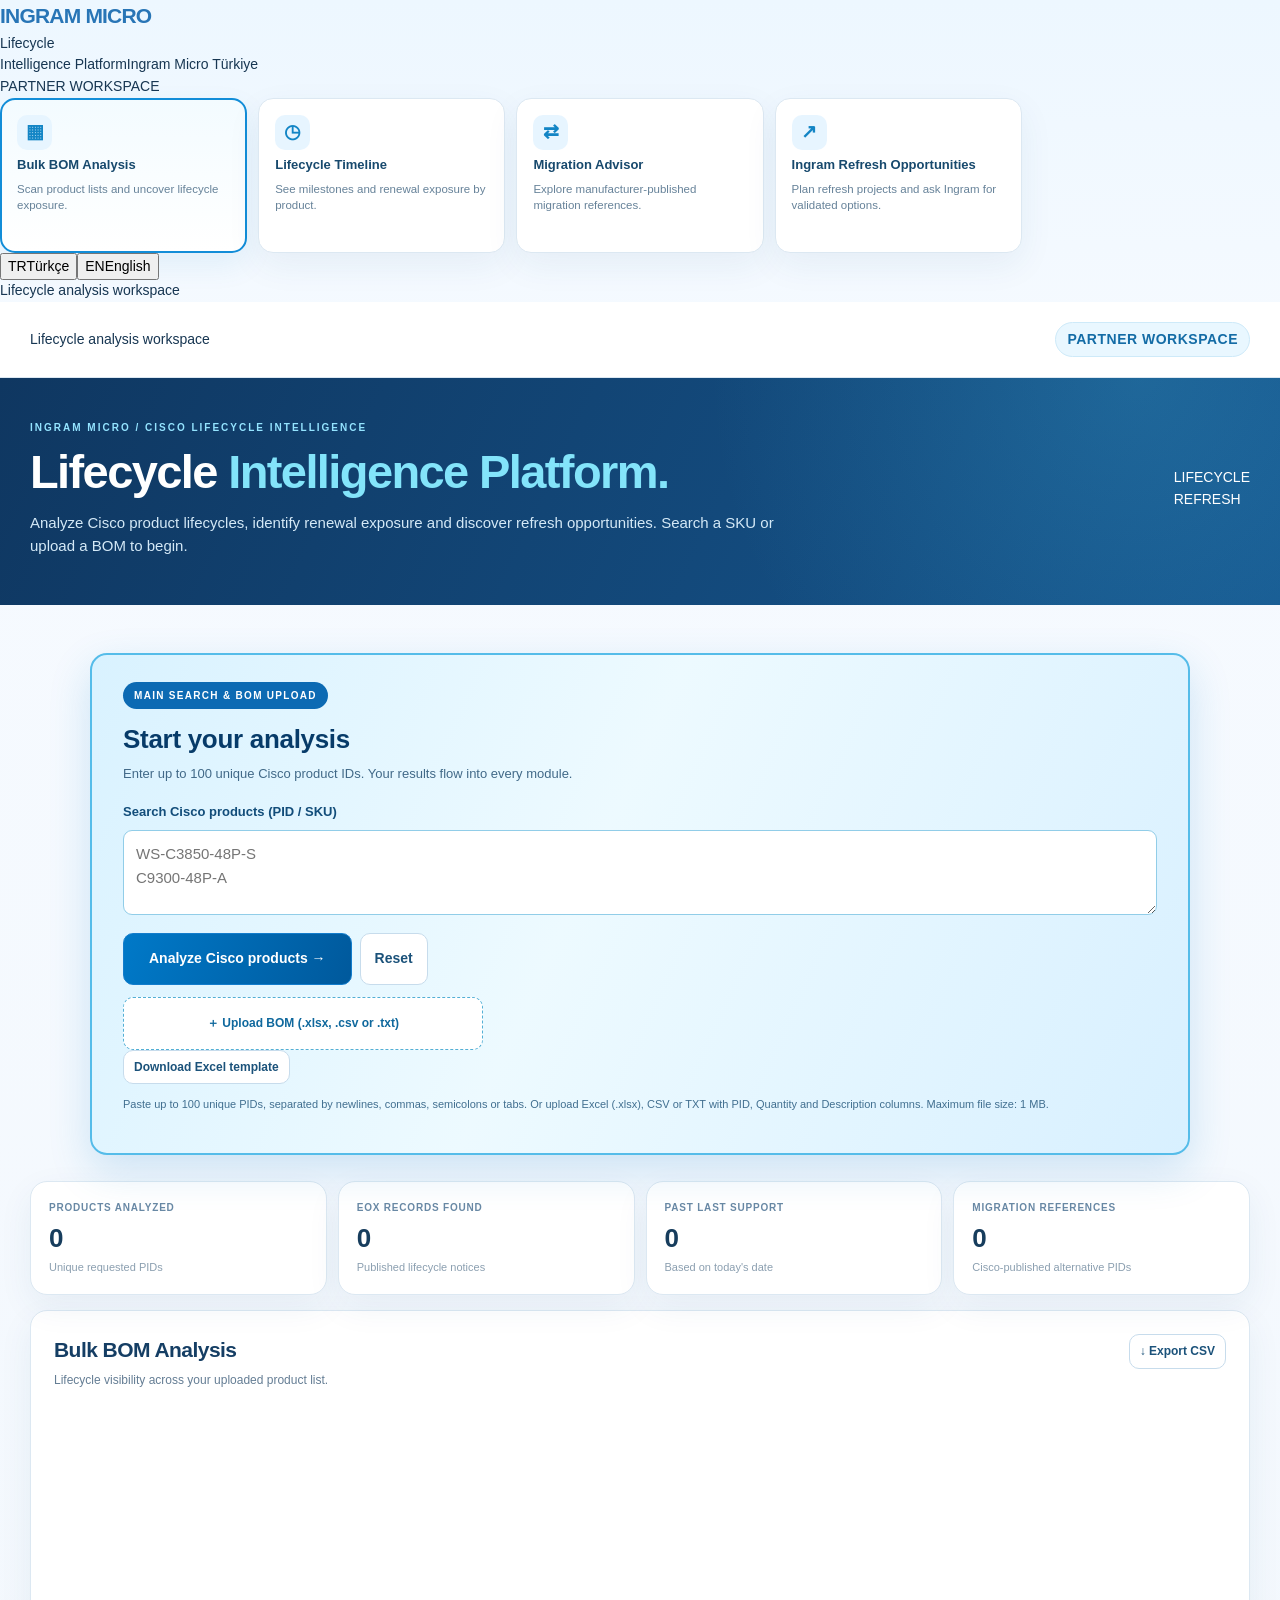
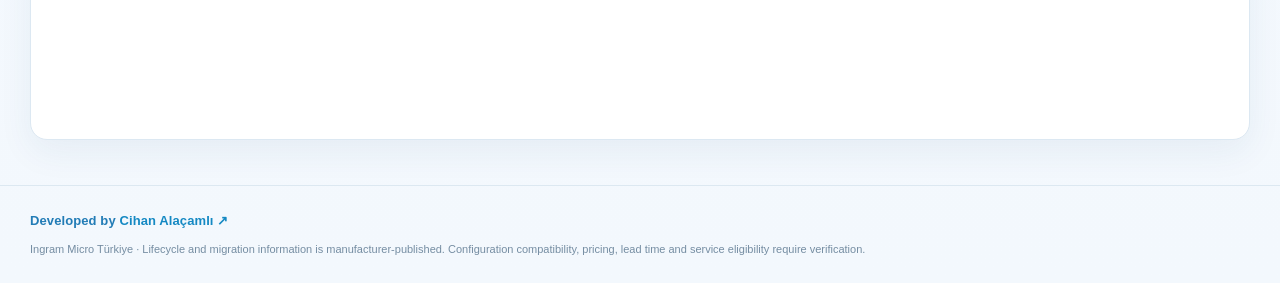
==== commit 4d7f2ba0: "Add files via upload" ====
--- a/index.html
+++ b/index.html
@@ -25,20 +25,29 @@
 
 /* Grouped lifecycle results; no multi-BOM event flood */
 .timelineproducts{display:grid;gap:11px;margin-top:15px}.lifeproduct{border:1px solid #d9e8f5;border-radius:15px;background:#fff;overflow:hidden}.lifeproduct>summary{display:flex;align-items:center;justify-content:space-between;gap:14px;cursor:pointer;padding:17px 18px;list-style:none}.lifeproduct>summary::-webkit-details-marker{display:none}.lifeproduct>summary b{color:#123f67}.lifeproduct>summary .sub{display:block;font-size:12px;margin-top:4px}.lifesummary{display:flex;align-items:center;gap:12px;margin-left:auto}.mini-next{font-size:11px;color:#65849a;max-width:240px;text-align:right}.expandicon{color:#1085c5;font-size:22px}.lifeproduct[open]{border-color:#8fc9eb;box-shadow:0 9px 25px #0074bb0e}.lifeevents{border-top:1px solid #e4edf5;padding:16px 18px;background:#f6fbff}.milestone-grid{display:grid;grid-template-columns:repeat(3,minmax(0,1fr));gap:10px}.milestone{background:#fff;border:1px solid #dcebf5;padding:12px;border-radius:11px;display:grid;gap:5px}.milestone span{font-size:11px;color:#617f94}.milestone b{font-size:15px}.milestone small{font-size:11px;color:#7994a5}.renewal-mile{border-left:4px solid #14a2ca}.renewalnote{margin-top:13px;padding:12px 14px;border-radius:10px;background:#e7f5fc;color:#225675;font-size:12px}.recordlink{margin-top:11px}.ingram-cta{margin-top:19px;display:flex;align-items:center;justify-content:space-between;gap:20px;border:1px solid #98d0ef;border-radius:17px;padding:24px;background:linear-gradient(115deg,#e7f6ff,#f4fbff)}.ingram-cta h3{margin:5px 0 8px;color:#104979;font-size:20px}.ingram-cta p{margin:0;max-width:720px;color:#42647d}.cta-kicker{font-size:11px;font-weight:800;letter-spacing:1.5px;color:#087cba}.ingram-cta button{white-space:nowrap}.samplealert{margin:16px 0;padding:11px 16px;border:1px solid #cee5f7;background:#f2f9ff;border-radius:10px;color:#4e7190;font-size:12px}.signature a{color:#1589c3}.signature a:hover{text-decoration:underline}@media(max-width:760px){.milestone-grid{grid-template-columns:repeat(2,1fr)}.ingram-cta{flex-direction:column;align-items:stretch}.lifesummary{flex-direction:column;align-items:end}.mini-next{display:none}}@media(max-width:480px){.milestone-grid{grid-template-columns:1fr}}
-</style><link rel="stylesheet" href="./assets/experience.css?v=20261016-final6"/><link rel="icon" type="image/png" href="./assets/ingram-micro-logo.png"/><link rel="stylesheet" href="./assets/visual.css?v=20261016-final6"/></head><body>
-<header class="top"><div class="wrap toprow"><div class="brand"><img alt="Ingram Micro" class="brandlogo" onerror="this.style.display='none';this.nextElementSibling.style.display='inline-block'" src="./assets/ingram-micro-logo.png"/><span class="logofallback">INGRAM MICRO</span></div><div class="toptools"><div class="lang-switch" role="group" aria-label="Language"><button type="button" data-lang="tr" aria-label="Türkçe" aria-pressed="true"><span class="lang-symbol" aria-hidden="true">TR</span><span class="lang-name">Türkçe</span></button><button type="button" data-lang="en" aria-label="English" aria-pressed="false"><span class="lang-symbol" aria-hidden="true">EN</span><span class="lang-name">English</span></button></div><div class="topright"><span>Lifecycle analysis workspace</span><span class="tag">PARTNER WORKSPACE</span></div></div></div></header>
+</style><link rel="stylesheet" href="./assets/experience.css?v=20261016-dashboard"/><link rel="icon" type="image/png" href="./assets/ingram-micro-logo.png"/><link rel="stylesheet" href="./assets/visual.css?v=20261016-dashboard"/></head><body>
+<div class="app-shell">
+<aside class="app-nav" aria-label="PARTNER WORKSPACE">
+<div class="nav-brand"><div class="brand"><img alt="Ingram Micro" class="brandlogo" onerror="this.style.display='none';this.nextElementSibling.style.display='inline-block'" src="./assets/ingram-micro-logo.png"/><span class="logofallback">INGRAM MICRO</span></div><div class="nav-wordmark">Lifecycle<br>Intelligence Platform<span>Ingram Micro Türkiye</span></div></div>
+<div class="nav-caption">PARTNER WORKSPACE</div>
+<nav aria-label="Platform modules" class="modules"><button class="module on" data-view="bom"><span class="modicon">▦</span><b>Bulk BOM Analysis</b><span>Scan product lists and uncover lifecycle exposure.</span></button><button class="module" data-view="timeline"><span class="modicon">◷</span><b>Lifecycle Timeline</b><span>See milestones and renewal exposure by product.</span></button><button class="module" data-view="migration"><span class="modicon">⇄</span><b>Migration Advisor</b><span>Explore manufacturer-published migration references.</span></button><button class="module" data-view="opportunities"><span class="modicon">↗</span><b>Ingram Refresh Opportunities</b><span>Plan refresh projects and ask Ingram for validated options.</span></button></nav>
+<div class="nav-bottom"><div class="nav-language"><div class="lang-switch" role="group" aria-label="Language"><button type="button" data-lang="tr" aria-label="Türkçe" aria-pressed="true"><span class="lang-symbol" aria-hidden="true">TR</span><span class="lang-name">Türkçe</span></button><button type="button" data-lang="en" aria-label="English" aria-pressed="false"><span class="lang-symbol" aria-hidden="true">EN</span><span class="lang-name">English</span></button></div></div><div class="nav-note">Lifecycle analysis workspace</div></div>
+</aside>
+<div class="app-main">
+<header class="top"><div class="wrap toprow"><div class="top-context"><span class="context-dot" aria-hidden="true"></span>Lifecycle analysis workspace</div><span class="tag">PARTNER WORKSPACE</span></div></header>
 <section class="hero"><div class="wrap herorow"><div><div class="eyebrow">INGRAM MICRO / CISCO LIFECYCLE INTELLIGENCE</div><h1>Lifecycle <span>Intelligence Platform.</span></h1><p>Analyze Cisco product lifecycles, identify renewal exposure and discover refresh opportunities. Search a SKU or upload a BOM to begin.</p></div><div class="hero-visual" aria-hidden="true"><div class="scene-orbit orbit-one"></div><div class="scene-orbit orbit-two"></div><div class="scene-glow"></div><div class="device-stack"><div class="rack-top"></div><div class="rack-unit unit-one"><i></i><i></i><i></i><i></i><span></span></div><div class="rack-unit unit-two"><i></i><i></i><i></i><i></i><span></span></div><div class="rack-unit unit-three"><i></i><i></i><i></i><i></i><span></span></div><div class="rack-base"></div></div><div class="scene-chip chip-one">LIFECYCLE</div><div class="scene-chip chip-two">REFRESH</div><div class="scene-dot dot-one"></div><div class="scene-dot dot-two"></div></div></div></section>
-<main class="wrap main"><aside class="panel side"><h2 class="paneltitle">Start your analysis</h2><p class="sub">Enter up to 100 unique Cisco product IDs. Your results flow into every module.</p><label class="fieldlabel" for="pids">Search Cisco products (PID / SKU)</label><textarea aria-label="Cisco Product IDs for lifecycle analysis" id="pids" placeholder="WS-C3850-48P-S
-C9300-48P-A" spellcheck="false"></textarea><div class="stack"><button class="btn primary" id="analyze">Analyze Cisco products →</button><button class="btn hide" id="stopAnalysis" type="button">Stop analysis</button><button class="btn" id="reset">Reset</button></div><div id="securityChallenge" style="margin-top:12px"></div><label class="upload" for="csvfile">＋ Upload BOM (.xlsx, .csv or .txt)<input accept=".xlsx,.csv,.txt,application/vnd.openxmlformats-officedocument.spreadsheetml.sheet,text/csv,text/plain" id="csvfile" type="file"/></label><div class="smallnote">Paste up to 100 unique PIDs, separated by newlines, commas, semicolons or tabs. Or upload Excel (.xlsx), CSV or TXT with PID, Quantity and Description columns. Maximum file size: 1 MB.</div><button class="btn small template-link" id="downloadTemplate" type="button">Download Excel template</button><div id="sheetPicker" class="hide"><label class="fieldlabel" for="bomSheet">Choose a BOM worksheet</label><select id="bomSheet" aria-label="BOM worksheet"></select></div><div class="smallnote" id="bomSummary" role="status" aria-live="polite"></div><div class="current hide" id="coverage"></div><section class="preview-panel hide" id="importPreview" aria-label="BOM preview &amp; column mapping"></section></aside><div class="samplealert hide" id="searchStatus" role="status" aria-live="polite"></div><div class="sectionlabel">Four connected capabilities</div><nav aria-label="Platform modules" class="modules"><button class="module on" data-view="bom"><span class="modicon">▦</span><b>Bulk BOM Analysis</b><span>Scan product lists and uncover lifecycle exposure.</span></button><button class="module" data-view="timeline"><span class="modicon">◷</span><b>Lifecycle Timeline</b><span>See milestones and renewal exposure by product.</span></button><button class="module" data-view="migration"><span class="modicon">⇄</span><b>Migration Advisor</b><span>Explore manufacturer-published migration references.</span></button><button class="module" data-view="opportunities"><span class="modicon">↗</span><b>Ingram Refresh Opportunities</b><span>Plan refresh projects and ask Ingram for validated options.</span></button></nav>
+<main class="wrap main"><aside class="panel side" aria-label="Start your analysis"><div class="input-heading"><h2 class="paneltitle">Start your analysis</h2><p class="sub">Enter up to 100 unique Cisco product IDs. Your results flow into every module.</p></div><div class="pid-editor"><label class="fieldlabel" for="pids">Search Cisco products (PID / SKU)</label><textarea aria-label="Cisco Product IDs for lifecycle analysis" id="pids" placeholder="WS-C3850-48P-S
+C9300-48P-A" spellcheck="false"></textarea></div><div class="input-actions"><div class="stack"><button class="btn primary" id="analyze">Analyze Cisco products →</button><button class="btn hide" id="stopAnalysis" type="button">Stop analysis</button><button class="btn" id="reset">Reset</button></div><div id="securityChallenge" style="margin-top:12px"></div><label class="upload" for="csvfile">＋ Upload BOM (.xlsx, .csv or .txt)<input accept=".xlsx,.csv,.txt,application/vnd.openxmlformats-officedocument.spreadsheetml.sheet,text/csv,text/plain" id="csvfile" type="file"/></label><button class="btn small template-link" id="downloadTemplate" type="button">Download Excel template</button></div><div class="input-help"><div class="smallnote">Paste up to 100 unique PIDs, separated by newlines, commas, semicolons or tabs. Or upload Excel (.xlsx), CSV or TXT with PID, Quantity and Description columns. Maximum file size: 1 MB.</div></div><div id="sheetPicker" class="hide"><label class="fieldlabel" for="bomSheet">Choose a BOM worksheet</label><select id="bomSheet" aria-label="BOM worksheet"></select></div><div class="smallnote" id="bomSummary" role="status" aria-live="polite"></div><div class="current hide" id="coverage"></div><section class="preview-panel hide" id="importPreview" aria-label="BOM preview &amp; column mapping"></section></aside><div class="samplealert hide" id="searchStatus" role="status" aria-live="polite"></div>
 <div class="workspace">
 <div class="rightcol"><div class="metrics"><div class="panel metric"><div class="label">Products analyzed</div><b id="mTotal">0</b><div class="foot">Unique requested PIDs</div></div><div class="panel metric"><div class="label">EoX records found</div><b id="mFound">0</b><div class="foot">Published lifecycle notices</div></div><div class="panel metric"><div class="label">Past last support</div><b id="mEnded">0</b><div class="foot">Based on today's date</div></div><div class="panel metric"><div class="label">Migration references</div><b id="mMigration">0</b><div class="foot">Cisco-published alternative PIDs</div></div></div><section class="panel content" tabindex="-1"><div class="contenthead"><div><h2 id="viewTitle">Bulk BOM Analysis</h2><p id="viewDesc">Lifecycle visibility across your uploaded product list.</p></div><button class="btn small" id="export">↓ Export CSV</button></div><div id="queryTimestamp" class="result-meta" aria-live="polite"></div><div id="viewContent"></div></section></div></div></main>
 <footer class="footer"><div class="wrap"><div class="signature">Developed by <a href="https://www.linkedin.com/in/calacamli" target="_blank" rel="noopener noreferrer">Cihan Alaçamlı ↗</a></div><div>Ingram Micro Türkiye · Lifecycle and migration information is manufacturer-published. Configuration compatibility, pricing, lead time and service eligibility require verification.</div></div></footer>
+</div></div>
 <script src="./assets/xlsx.full.min.js"></script>
-<script src="./assets/config.js?v=20261016-final6"></script>
-<script src="./assets/i18n.js?v=20261016-final6"></script>
-<script src="./assets/intelligence.js?v=20261016-final6"></script>
-<script src="./assets/experience.js?v=20261016-final6"></script>
-<script src="./assets/security.js?v=20261016-final6"></script>
+<script src="./assets/config.js?v=20261016-dashboard"></script>
+<script src="./assets/i18n.js?v=20261016-dashboard"></script>
+<script src="./assets/intelligence.js?v=20261016-dashboard"></script>
+<script src="./assets/experience.js?v=20261016-dashboard"></script>
+<script src="./assets/security.js?v=20261016-dashboard"></script>
 <script src="https://challenges.cloudflare.com/turnstile/v0/api.js?onload=lciTurnstileReady&amp;render=explicit" async defer></script>
 <script>
 'use strict';
@@ -312,7 +321,7 @@
 $('reset').onclick=()=>{clearAnalysis();closeImportPreview();timelineFilter='all';++importVersion;importing=false;clearExcel();bom.clear();$('bomSummary').textContent='';$('csvfile').value='';++requestId;if(controller)controller.abort();controller=null;records.clear();$('pids').value='';query=[];chosen=null;searchError='';setLoading(false);setStatus('');render()};
 document.querySelectorAll('.module').forEach(b=>b.onclick=()=>{view=b.dataset.view;render()});
 
-function exportAnalysis(items=qs()){if(!items.length)return alert(uiText('Enter PIDs first.'));const rows=[['PID','Data status','Description','EoX announcement','End of sale','SW maintenance','Security support','Last contract renewal','Last support','Migration PID','Bulletin URL','BOM quantity','BOM descriptions','Original BOM lines','Renewal exposure','Migration descriptions','Effective quantity','Quantity edited','Last queried (UTC)','Source checked (UTC)','Cache hit','Product verification','Cisco orderable statuses','Date conflicts','All Cisco records','Ingram alternatives'],...items.map(x=>[x.pid,uiText(stateName(x.state)),x.r?.EOXError?.ErrorDescription||x.r?.ProductIDDescription||'',dateVal(x.r?.EOXExternalAnnouncementDate),dateVal(x.r?.EndOfSaleDate),dateVal(x.r?.EndOfSWMaintenanceReleases),dateVal(x.r?.EndOfSecurityVulSupportDate),dateVal(x.r?.EndOfServiceContractRenewal),dateVal(x.r?.LastDateOfSupport),migration(x.r).join('; '),officialUrl(x.r?.LinkToProductBulletinURL),bom.get(x.pid)?.quantity??'',[...new Set((bom.get(x.pid)?.lines||[]).map(line=>line.description).filter(Boolean))].join('; '),(bom.get(x.pid)?.lines||[]).map(line=>(line.sheet?line.sheet+' / ':'')+line.line+': '+line.cells.join(' | ')).join(' / '),uiText(renewalStatus(x)),migrationEntries(x.r).map(entry=>entry.information).filter(Boolean).join('; '),knownQuantity(x.pid)??'',manualQuantities.has(x.pid)?'Yes':'No',lastQueryAt||'',x.r?.lifecycleMeta?.cache?.checked_at||'',String(x.r?.lifecycleMeta?.cache?.hit??''),x.r?.lifecycleMeta?.product_validation?.state||'',(x.r?.lifecycleMeta?.product_validation?.orderable_statuses||[]).join('; '),JSON.stringify(x.r?.lifecycleMeta?.conflicts||{}),JSON.stringify(x.r?.lifecycleMeta?.records||[]),JSON.stringify(x.r?.lifecycleMeta?.ingram_alternatives||[])])];const csv='\ufeff'+rows.map((r,index)=>(index===0?r.map(uiText):r).map(v=>'"'+String(/^[\s]*[=+@-]/.test(String(v))?"'"+v:v).replaceAll('"','""')+'"').join(',')).join('\r\n');let u=URL.createObjectURL(new Blob([csv],{type:'text/csv;charset=utf-8'})),a=document.createElement('a');a.href=u;a.download='ingram_lifecycle_analysis.csv';document.body.appendChild(a);a.click();a.remove();setTimeout(()=>URL.revokeObjectURL(u),1000)};
+function exportAnalysis(items=qs()){if(!items.length)return alert(uiText('Enter PIDs first.'));const rows=[['PID','Data status','Description','EoX announcement','End of sale','SW maintenance','Security support','Last contract renewal','Last support','Migration PID','Bulletin URL','BOM quantity','BOM descriptions','Original BOM lines','Renewal exposure','Migration descriptions','Effective quantity','Quantity edited','Last queried (UTC)','Source checked (UTC)','Cache hit','Product verification','Cisco orderable statuses','Date conflicts','All Cisco records','Presales reference PIDs (Cisco)'],...items.map(x=>[x.pid,uiText(stateName(x.state)),x.r?.EOXError?.ErrorDescription||x.r?.ProductIDDescription||'',dateVal(x.r?.EOXExternalAnnouncementDate),dateVal(x.r?.EndOfSaleDate),dateVal(x.r?.EndOfSWMaintenanceReleases),dateVal(x.r?.EndOfSecurityVulSupportDate),dateVal(x.r?.EndOfServiceContractRenewal),dateVal(x.r?.LastDateOfSupport),migration(x.r).join('; '),officialUrl(x.r?.LinkToProductBulletinURL),bom.get(x.pid)?.quantity??'',[...new Set((bom.get(x.pid)?.lines||[]).map(line=>line.description).filter(Boolean))].join('; '),(bom.get(x.pid)?.lines||[]).map(line=>(line.sheet?line.sheet+' / ':'')+line.line+': '+line.cells.join(' | ')).join(' / '),uiText(renewalStatus(x)),migrationEntries(x.r).map(entry=>entry.information).filter(Boolean).join('; '),knownQuantity(x.pid)??'',manualQuantities.has(x.pid)?'Yes':'No',lastQueryAt||'',x.r?.lifecycleMeta?.cache?.checked_at||'',String(x.r?.lifecycleMeta?.cache?.hit??''),x.r?.lifecycleMeta?.product_validation?.state||'',(x.r?.lifecycleMeta?.product_validation?.orderable_statuses||[]).join('; '),JSON.stringify(x.r?.lifecycleMeta?.conflicts||{}),JSON.stringify(x.r?.lifecycleMeta?.records||[]),migration(x.r).join('; ')])];const csv='\ufeff'+rows.map((r,index)=>(index===0?r.map(uiText):r).map(v=>'"'+String(/^[\s]*[=+@-]/.test(String(v))?"'"+v:v).replaceAll('"','""')+'"').join(',')).join('\r\n');let u=URL.createObjectURL(new Blob([csv],{type:'text/csv;charset=utf-8'})),a=document.createElement('a');a.href=u;a.download='ingram_lifecycle_analysis.csv';document.body.appendChild(a);a.click();a.remove();setTimeout(()=>URL.revokeObjectURL(u),1000)};
 $('export').onclick=()=>exportAnalysis();
 initExperience();setLoading(false);render();
 </script></body></html>
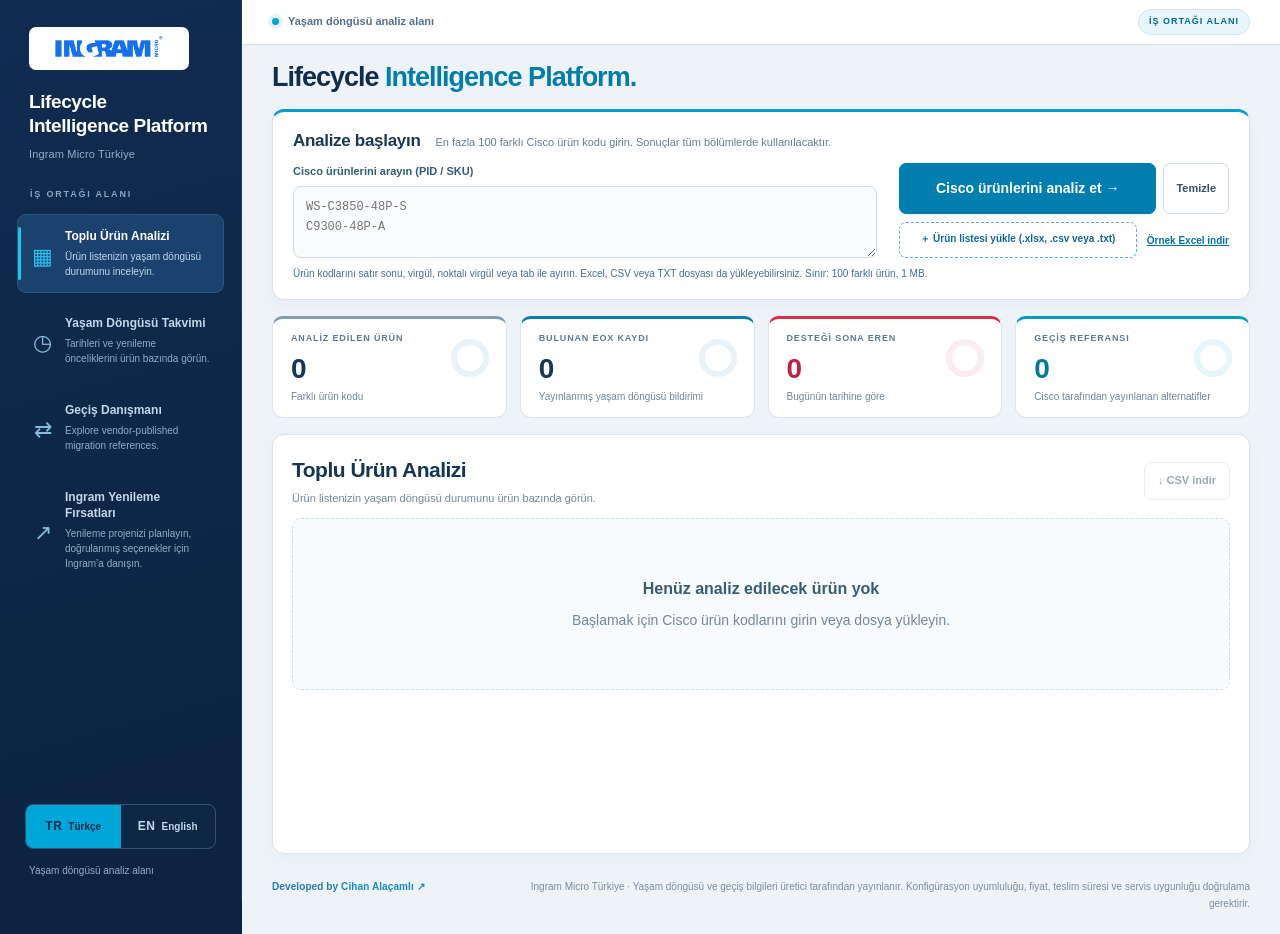
==== commit c1fa8336: "Update index.html" ====
--- a/index.html
+++ b/index.html
@@ -30,7 +30,7 @@
 <aside class="app-nav" aria-label="PARTNER WORKSPACE">
 <div class="nav-brand"><div class="brand"><img alt="Ingram Micro" class="brandlogo" onerror="this.style.display='none';this.nextElementSibling.style.display='inline-block'" src="./assets/ingram-micro-logo.png"/><span class="logofallback">INGRAM MICRO</span></div><div class="nav-wordmark">Lifecycle<br>Intelligence Platform<span>Ingram Micro Türkiye</span></div></div>
 <div class="nav-caption">PARTNER WORKSPACE</div>
-<nav aria-label="Platform modules" class="modules"><button class="module on" data-view="bom"><span class="modicon">▦</span><b>Bulk BOM Analysis</b><span>Scan product lists and uncover lifecycle exposure.</span></button><button class="module" data-view="timeline"><span class="modicon">◷</span><b>Lifecycle Timeline</b><span>See milestones and renewal exposure by product.</span></button><button class="module" data-view="migration"><span class="modicon">⇄</span><b>Migration Advisor</b><span>Explore manufacturer-published migration references.</span></button><button class="module" data-view="opportunities"><span class="modicon">↗</span><b>Ingram Refresh Opportunities</b><span>Plan refresh projects and ask Ingram for validated options.</span></button></nav>
+<nav aria-label="Platform modules" class="modules"><button class="module on" data-view="bom"><span class="modicon">▦</span><b>Bulk BOM Analysis</b><span>Scan product lists and uncover lifecycle exposure.</span></button><button class="module" data-view="timeline"><span class="modicon">◷</span><b>Lifecycle Timeline</b><span>See milestones and renewal exposure by product.</span></button><button class="module" data-view="migration"><span class="modicon">⇄</span><b>Migration Advisor</b><span>Explore vendor-published migration references.</span></button><button class="module" data-view="opportunities"><span class="modicon">↗</span><b>Ingram Refresh Opportunities</b><span>Plan refresh projects and ask Ingram for validated options.</span></button></nav>
 <div class="nav-bottom"><div class="nav-language"><div class="lang-switch" role="group" aria-label="Language"><button type="button" data-lang="tr" aria-label="Türkçe" aria-pressed="true"><span class="lang-symbol" aria-hidden="true">TR</span><span class="lang-name">Türkçe</span></button><button type="button" data-lang="en" aria-label="English" aria-pressed="false"><span class="lang-symbol" aria-hidden="true">EN</span><span class="lang-name">English</span></button></div></div><div class="nav-note">Lifecycle analysis workspace</div></div>
 </aside>
 <div class="app-main">
--- a/assets/experience.css
+++ b/assets/experience.css
@@ -0,0 +1,9 @@
+.modules{grid-template-columns:repeat(4,minmax(0,1fr))}.upload{position:relative}.upload:focus-within,button:focus-visible,a:focus-visible,select:focus-visible,input:focus-visible,summary:focus-visible{outline:3px solid #0079c8;outline-offset:3px}.upload input{display:block;position:absolute;width:1px;height:1px;opacity:0;overflow:hidden}.language{width:auto;padding:6px;border-radius:8px}.language-label{font-size:12px;display:flex;align-items:center;gap:7px}.toptools{display:flex;align-items:center;gap:12px}.template-link{display:inline-block;margin-top:10px;font-size:12px;font-weight:700}.result-meta{font-size:12px;color:#496780;margin:10px 0}.business-summary{display:flex;gap:10px;flex-wrap:wrap;margin-bottom:15px}.business-summary span{flex:1;min-width:145px;padding:12px;border:1px solid #dce8f2;border-radius:10px;background:#f5fbff}.business-summary b{display:block;color:#17496d}.bulk-toolbar{display:flex;align-items:center;gap:10px;flex-wrap:wrap;margin-bottom:12px}.bulk-toolbar label{display:flex;align-items:center;gap:6px}.quantity-input{width:95px;padding:6px;border:1px solid #cddfec;border-radius:7px;background:#fff}.row-quantity{display:flex;align-items:center;gap:6px;margin-top:8px;flex-wrap:wrap}.row-quantity small{width:100%;color:#647d94}.select-product{width:18px;height:18px;accent-color:#147dcc}.request-actions{display:flex;gap:8px;flex-wrap:wrap;margin-top:12px}.request-preview{margin-top:14px}.request-preview textarea{height:190px;margin-top:10px}.preview-panel{padding:17px;margin-top:16px;background:white;border:1px solid #a9d3eb;border-radius:12px}.mapping-grid{display:grid;grid-template-columns:repeat(3,minmax(0,1fr));gap:10px;margin-bottom:12px}.mapping-grid label{font-size:12px;font-weight:700}.mapping-grid select{margin-top:5px;padding:8px}.preview-panel table{min-width:500px}.preview-panel td{max-width:250px;overflow-wrap:anywhere}.preview-panel input[type=checkbox]{width:17px;height:17px}.preview-error{color:#a8233c;font-size:12px;margin:10px 0}.content{scroll-margin-top:18px}.source-text{overflow-wrap:anywhere}.contenthead{align-items:center}.btn{min-height:38px}.smallnote{font-size:12px}.metric .label{font-size:11px}.footer{font-size:12px}tbody tr[data-pid]{cursor:default}.ingram-cta{display:block}.ingram-cta .request-actions{margin-top:15px}
+@media(max-width:1050px){.modules{grid-template-columns:repeat(4,minmax(0,1fr))}.module{padding:12px;min-height:135px}}
+@media(max-width:760px){.toptools .topright{display:none}.language-label>span{display:none}.hero{padding:20px 0}.hero h1{font-size:29px;margin:8px 0}.hero p{font-size:13px}.main>.side{padding:16px;margin:14px 0}.main>.side:before{display:none}.main>.side .paneltitle{font-size:21px}.main>.side .sub{margin-bottom:8px}.main>.side textarea{height:70px;min-height:70px}.main>.side #analyze{padding:10px 12px}.main>.side .upload{padding:11px}.main>.side .smallnote{font-size:12px}.modules{grid-template-columns:repeat(2,minmax(0,1fr));gap:8px}.module,.module.on{min-height:65px;padding:10px;gap:3px}.modicon{display:none}.module span:last-child{display:none}.module b{font-size:12px}.sectionlabel{margin-bottom:8px}.metrics{gap:8px;margin-bottom:10px}.metric{padding:10px}.metric b{font-size:23px;margin:3px 0}.metric .foot{font-size:11px}.contenthead{gap:8px}.contenthead h2{font-size:19px}.contenthead #export{white-space:nowrap;flex-shrink:0;padding:8px;font-size:11px}.mapping-grid{grid-template-columns:1fr}.business-summary{gap:6px}.business-summary span{min-width:120px;font-size:12px;padding:9px}.ingram-cta{padding:16px}.ingram-cta h3{font-size:18px}.request-actions .btn{white-space:normal}.toprow{gap:8px}.brandlogo{width:145px}.op{gap:8px}.lifeproduct>summary{padding:12px;gap:8px}.lifesummary .badge{white-space:normal;text-align:center}.lifeproduct>summary>span:first-child{min-width:0;overflow-wrap:anywhere}}
+.brandlogo{width:220px;height:48px;object-fit:cover;object-position:center}
+@media(max-width:760px){.brandlogo{width:165px;height:36px}}
+html[lang=tr] .main>.side:before{content:'ÜRÜN ARAMA VE LİSTE YÜKLEME'}
+@media(prefers-reduced-motion:reduce){html{scroll-behavior:auto!important}*{transition:none!important}}
+
+.verification-note{font-size:11px;color:#526d85;margin-top:7px;max-width:260px}.verification-warning{background:#fff4dc;border-left:3px solid #d58c15;padding:9px;margin-top:8px;font-size:12px}.source-records{margin-top:12px}.source-records summary{cursor:pointer;font-weight:700}.ingram-presales{margin-top:16px;padding:14px;border:1px solid #b9d5ef;border-radius:10px;background:#eef7ff}.ingram-presales h4{margin:0 0 8px}
--- a/assets/visual.css
+++ b/assets/visual.css
@@ -0,0 +1,38 @@
+/* Presentation only. No application state, requests or event handlers. */
+:root{--navy:#102b4f;--navy2:#183c65;--blue:#007db4;--sky:#00a7d7;--teal:#079e9d;--bg:#eef3f8;--paper:#fff;--line:#dce5ef;--muted:#60758c;--ink:#18334f;--red:#be2341;--amber:#956000;--shadow:0 4px 18px rgba(18,43,75,.035)}
+body{background:var(--bg);color:var(--ink);font-family:Inter,"Segoe UI",Arial,sans-serif;font-size:14px;-webkit-font-smoothing:antialiased}
+a{color:#006f9f}.app-shell{display:grid;grid-template-columns:242px minmax(0,1fr);min-height:100vh;align-items:start}.app-main{min-width:0}.app-nav{position:sticky;top:0;display:flex;flex-direction:column;height:100dvh;min-height:620px;background:linear-gradient(165deg,#102c50,#0c2341);padding:27px 17px 22px;color:#fff;overflow-y:auto;border-right:1px solid #153b61}
+.nav-brand{padding:0 12px 27px}.nav-brand .brand{display:block;white-space:normal;background:white;border-radius:7px;padding:5px 10px;width:160px;margin-bottom:20px}.nav-brand .brandlogo{width:140px;height:33px;object-fit:cover;object-position:center;display:block}.logofallback{display:none;color:#126bac;font-size:19px;font-weight:900}.nav-wordmark{font-size:19px;font-weight:800;letter-spacing:-.4px;line-height:1.25;color:#fff}.nav-wordmark span{display:block;color:#91aecb;font-size:11px;font-weight:500;letter-spacing:.15px;margin-top:10px}.nav-caption{font-size:9px;font-weight:800;letter-spacing:1.8px;color:#85a7c6;padding:0 13px;margin-bottom:12px}
+.app-nav .modules{display:flex;flex-direction:column;gap:8px}.app-nav .module,.app-nav .module.on{display:grid;grid-template-columns:25px minmax(0,1fr);gap:4px 10px;align-content:center;align-items:center;min-height:76px;padding:13px 12px;border:1px solid transparent;border-radius:9px;box-shadow:none;background:transparent;color:#c5d7ea;position:relative;text-align:left;transition:background .15s,border-color .15s}.app-nav .module b{color:inherit;font-size:12px;line-height:1.4;letter-spacing:0}.app-nav .module .modicon{display:grid;grid-row:1/span 2;width:25px;height:28px;padding:0;background:transparent;color:#85bddb;border-radius:0;font-size:22px;font-weight:500}.app-nav .module span:last-child{grid-column:2;font-size:10px;line-height:1.5;color:#91adc7}.app-nav .module:hover{background:#193b60;border-color:#254b71;transform:none;box-shadow:none}.app-nav .module.on{color:white;background:#1b426e;border-color:#285882}.app-nav .module.on .modicon{color:#27c5ed}.app-nav .module.on span:last-child{color:#c0d7ea}.app-nav .module.on:before{content:'';position:absolute;left:0;top:12px;bottom:12px;width:3px;border-radius:4px;background:#1dc6eb}.nav-bottom{margin-top:auto;padding:35px 8px 0}.nav-note{color:#91aecb;font-size:10px;line-height:1.5;margin:14px 4px 0}
+.lang-switch{display:flex;gap:0;border:1px solid #315476;background:#0e2745;border-radius:8px;overflow:hidden;padding:0;box-shadow:none}.lang-switch button{display:flex;flex:1;align-items:center;justify-content:center;gap:6px;border:0;padding:11px 7px;min-height:43px;background:transparent;color:#c5d7ea;font-weight:750;border-radius:0;box-shadow:none;transition:background .15s}.lang-switch button:hover{background:#224666;transform:none}.lang-switch button[aria-pressed=true]{background:#00a6d7;color:#062d4c}.lang-symbol{font-size:12px;letter-spacing:.5px}.lang-name{font-size:10px}.lang-switch button:focus-visible{outline-offset:-4px;outline-color:#fff}
+.app-main .wrap{max-width:none;width:100%;padding-left:30px;padding-right:30px;margin:0}.app-main .top{height:55px;background:#fff;border-bottom:1px solid var(--line);box-shadow:none}.toprow{justify-content:space-between}.top-context{display:flex;align-items:center;gap:9px;font-size:11px;color:#566f86;font-weight:650}.context-dot{width:7px;height:7px;border-radius:50%;background:#00a7cd;box-shadow:0 0 0 4px #e2f4fa}.tag{background:#e8f5fb;border:1px solid #cce8f3;color:#006a95;font-size:9px;padding:5px 10px;letter-spacing:1px}.app-main .hero{padding:24px 0 22px;background:transparent;color:var(--navy);overflow:visible}.hero:before{display:none}.herorow{min-height:0;display:block}.hero .eyebrow{font-size:9px;color:#5f7a92;letter-spacing:1.7px}.hero h1{font-size:30px;line-height:1.2;letter-spacing:-1px;margin:7px 0 8px;color:#102d50}.hero h1 span{color:#007ea9;text-shadow:none}.hero p{max-width:1000px;font-size:12px;line-height:1.6;color:#60758b}.hero-visual{display:none}
+.app-main .main{display:block;padding-top:0;padding-bottom:24px;grid-template:none}.app-main .main>.side{display:grid;grid-template-columns:minmax(0,1fr) 305px;gap:12px 24px;position:static;float:none;width:auto;max-width:none;margin:0 0 20px;padding:20px 22px;background:#fff;border:1px solid #d6e3ee;border-top:3px solid #009ec8;border-radius:12px;box-shadow:var(--shadow)}.app-main .main>.side:before{display:none}.input-heading{grid-column:1/-1;display:flex;align-items:baseline;gap:15px;flex-wrap:wrap;padding-bottom:2px}.input-heading .paneltitle{font-size:16px;color:#173856;letter-spacing:-.3px}.input-heading .sub{font-size:11px;margin:0;color:#667d92}.pid-editor{min-width:0}.pid-editor .fieldlabel{margin:0 0 7px;font-size:11px}.pid-editor textarea{display:block;height:88px;min-height:70px;max-height:300px;font-family:Consolas,"Courier New",monospace;font-size:12px;line-height:1.7;background:#f9fbfd;border:1px solid #ccdce9;border-radius:8px;padding:10px 12px;resize:vertical}.pid-editor textarea:focus{background:#fff;border-color:#009dc9;box-shadow:0 0 0 3px #009dc915}.input-actions{align-self:start;min-width:0;padding-top:22px}.input-actions .stack{margin:0;gap:7px;display:flex;flex-wrap:wrap}.input-actions #analyze{flex:1;font-size:11px;padding:10px 12px;min-height:42px}.input-actions #reset{padding:10px 12px;font-size:11px;min-height:42px}.input-actions #stopAnalysis{order:3;flex-basis:100%;font-size:11px;color:#a02a3e;background:#fff4f4;border-color:#efc2ca}.input-actions .upload{margin-top:8px;padding:9px 8px;min-height:37px;border:1px dashed #95bfd9;border-radius:7px;background:#f3faff;font-size:10px;font-weight:700;color:#17618a}.input-actions .upload:hover{background:#e8f6ff;border-color:#007eaf}.input-actions .template-link{margin-top:6px;background:transparent;border:0;padding:2px 0;min-height:25px;font-size:10px;color:#00739f;text-decoration:underline;box-shadow:none}.input-help{grid-column:1/-1;min-width:0}.input-help .smallnote{font-size:10px;line-height:1.65;margin:0;color:#6c7f91}.side>#sheetPicker,.side>#bomSummary,.side>#coverage,.side>.preview-panel{grid-column:1/-1}.side>#bomSummary:empty{display:none}.side>#bomSummary:not(:empty){padding:10px 12px;border-left:3px solid #00a4c4;background:#eff8fc;font-size:11px;border-radius:6px;margin-top:0}.side>.preview-panel{margin-top:0}#securityChallenge:empty{display:none}
+.btn{border-radius:7px;border:1px solid #cddbe7;background:#fff;color:#31536f;font-size:12px;min-height:38px;box-shadow:none;transition:background .15s,border-color .15s}.btn:hover{background:#eff7fc;border-color:#87b7d3;transform:none;box-shadow:none}.btn.primary,.app-main .main>.side #analyze{background:#007eaf;color:#fff;border-color:#007eaf;box-shadow:0 2px 4px #123c5510}.btn.primary:hover,.app-main .main>.side #analyze:hover{background:#006e9d;border-color:#006e9d;box-shadow:none;transform:none}.btn:focus-visible,a:focus-visible,select:focus-visible,input:focus-visible,summary:focus-visible{outline:3px solid #00a6d7;outline-offset:3px}
+.app-main .workspace{display:block;margin-top:0;grid-template:none}.rightcol{min-width:0}.metrics{display:grid;grid-template-columns:repeat(4,minmax(0,1fr));gap:13px;margin-bottom:20px}.metric{border-radius:11px;box-shadow:none;background:#fff;position:relative;overflow:hidden;padding:17px 18px 15px;border:1px solid #dbe5ef;border-top:3px solid #7e9cb7}.metric:after{content:'';position:absolute;right:17px;top:20px;width:26px;height:26px;border:6px solid #e9f2f8;border-radius:50%;pointer-events:none}.metric .label{font-size:9px;letter-spacing:.85px;font-weight:800;color:#617891;min-height:14px;padding-right:20px}.metric b{font-size:31px;line-height:1.15;font-weight:800;letter-spacing:-1px;margin:9px 0 5px;color:#173757;font-variant-numeric:tabular-nums}.metric .foot{font-size:10px;color:#70849a}.metric:nth-child(2){border-top-color:#087eae}.metric:nth-child(3){border-top-color:#d52e46}.metric:nth-child(3) b{color:#bb2340}.metric:nth-child(3):after{border-color:#fcecf0}.metric:nth-child(4){border-top-color:#009dc2}.metric:nth-child(4) b{color:#007b9e}.metric:nth-child(4):after{border-color:#e3f6fa}
+.app-main .content{padding:22px;border-radius:12px;border:1px solid #d9e4ee;box-shadow:var(--shadow);min-height:420px;scroll-margin-top:20px}.contenthead{align-items:center;margin-bottom:13px;gap:14px}.contenthead h2{font-size:22px;letter-spacing:-.5px;color:#153555}.contenthead p{font-size:11px;line-height:1.6;color:#73869a}.contenthead #export{font-size:11px;white-space:nowrap;padding:8px 13px;flex-shrink:0}.result-meta{font-size:10px;color:#6b8196;padding:0 0 10px;margin:0;border-bottom:1px solid #e6edf4}.result-meta:empty{display:none}.callout{border-radius:7px;background:#edf7fc;border-left:3px solid #009fce;color:#355b76;font-size:11px;line-height:1.7;padding:11px 13px;margin:13px 0}.business-summary{display:grid;grid-template-columns:repeat(4,minmax(0,1fr));gap:0;border:1px solid #dbe5ee;border-radius:9px;overflow:hidden;background:#fff;margin:14px 0}.business-summary span{min-width:0;padding:12px;border:0;border-right:1px solid #e3ebf2;border-radius:0;background:#fff;font-size:10px;line-height:1.55;color:#587087}.business-summary span:last-child{border-right:0}.business-summary b{font-size:21px;line-height:1.3;color:#1e4969;display:block;margin-bottom:3px;font-variant-numeric:tabular-nums}.business-summary span:first-child{background:#fff5f6}.business-summary span:first-child b{color:#b92440}.business-summary span:nth-child(2){background:#fffaf0}.business-summary span:nth-child(2) b{color:#976000}.business-summary span:nth-child(3){background:#f4f7fa}.business-summary span:nth-child(4){background:#f0f9fc}.business-summary small{font-size:9px}.quantity-help{font-size:10px;color:#617b90;margin:10px 0 14px;padding:9px 11px;background:#f5f9fc;border:1px solid #e7eef4;border-radius:6px}.bulk-toolbar{gap:8px;margin-bottom:13px;font-size:11px}.bulk-toolbar>span{color:#6d8297}.bulk-toolbar .btn{font-size:10px;min-height:34px}.bulk-toolbar input[type=checkbox]{accent-color:#008ac1}.tablewrap{border:1px solid #d9e5ef;border-radius:9px;max-width:100%;overflow:auto;overscroll-behavior-x:contain}table{min-width:860px;width:100%;border-collapse:collapse}th{font-size:9px;letter-spacing:.65px;font-weight:750;color:#617e98;background:#f0f5fa;padding:13px 11px;border-bottom:1px solid #dce7f1;white-space:nowrap}td{font-size:11px;color:#234967;padding:15px 11px;border-bottom:1px solid #e6edf4;line-height:1.6}td strong{font-size:12px;color:#143c60;font-weight:800;font-family:Consolas,"Courier New",monospace}td:nth-child(2){min-width:205px}td:nth-child(3){min-width:190px;max-width:250px}td:nth-child(4),td:nth-child(5){white-space:nowrap;font-variant-numeric:tabular-nums}tbody tr[data-pid]{cursor:default;background:#fff}tbody tr[data-pid]:has(.select-product:checked){background:#f4fbff}tbody tr[data-pid]:hover{background:#eaf6fd}.tablewrap .badge{white-space:normal;max-width:235px;line-height:1.55;padding:5px 9px;font-size:9px;font-weight:750}.badge.red{background:#fde7ec;color:#ba1e3e}.badge.amber{background:#fff0ce;color:#8e5b00}.badge.blue{background:#def2fc;color:#006f9e}.badge.grey{background:#eaf0f5;color:#597083}.badge.green{background:#e0f5ed;color:#076f53}.row-quantity{gap:7px;margin-top:7px;font-size:10px;color:#658096}.quantity-input{width:65px;min-height:31px;padding:4px 8px;font-size:11px;border:1px solid #c5dce9;border-radius:5px;background:#fff;color:#163d59}.select-product{width:16px;height:16px;accent-color:#008cbf}.verification-note{font-size:9px;line-height:1.7;color:#627e94;max-width:245px;margin-top:7px}.verification-warning{font-size:10px;color:#7f5712;background:#fff6e1;border-left:3px solid #e7a526;padding:9px;border-radius:4px}.source-text.sub{font-size:10px;color:#71869a;line-height:1.6;margin-top:7px}
+.detail{padding:19px;background:#f8fbfe;border:1px solid #d8e6f0;border-top:3px solid #039dc5;border-radius:10px;margin-top:20px}.detail h3{font-size:16px;color:#173d60;font-family:Consolas,"Courier New",monospace}.detail>.inline>.badge{margin-left:auto}.detail .sub{font-size:11px}.detailgrid{grid-template-columns:repeat(3,minmax(0,1fr));gap:9px;margin-top:16px}.datebox{padding:12px;border-radius:7px;border:1px solid #dfe8f1;background:white}.datebox span{font-size:9px;color:#71869a;line-height:1.5}.datebox b{font-size:12px;color:#244964;letter-spacing:.1px;font-variant-numeric:tabular-nums}.detail:has(.badge.red) .datebox:last-child{background:#fff0f3;border-color:#f0bdc8}.detail:has(.badge.red) .datebox:last-child b{color:#b62540}.detail .verification-note{max-width:none}.empty{border:1px dashed #cbdce9;background:#f8fbfd;border-radius:9px;color:#70889c;padding:58px 25px}.empty b{color:#355b77;font-size:16px;margin-bottom:8px}.source-records summary{font-size:11px;color:#00789e;padding:9px 0;cursor:pointer}
+.oplist{gap:14px}.op{background:#fff;border:1px solid #dae5ef;border-left:3px solid #009ec6;border-radius:9px;padding:20px;gap:18px}.op>div{min-width:0;flex:1}.op h3{font-size:15px;color:#143a5c}.op h4{font-size:11px;color:#234e6b}.op p{font-size:11px;color:#637b91;line-height:1.7}.op>.badge{font-size:9px;white-space:normal;max-width:180px;line-height:1.5;text-align:center}.op-quantity{background:#edf6fb;border-radius:5px;padding:5px 8px;display:inline-block;margin-top:8px!important;font-weight:700;color:#24607d!important}.op-dates{display:flex;gap:8px;flex-wrap:wrap;margin:12px 0}.op-dates span{padding:8px 10px;background:#f3f7fb;border:1px solid #e3ebf2;border-radius:6px;font-size:10px;color:#687f94}.op-dates b{display:block;font-size:12px;color:#294d68;margin-top:3px}.ingram-presales{border:1px solid #b9ddeb;border-left:3px solid #00a0c2;border-radius:8px;background:#eff9fd;padding:16px;margin-top:16px}.ingram-presales h4{color:#006e91;margin:0 0 9px;font-size:12px}.ingram-presales p{margin-bottom:9px}.ingram-presales .btn{display:inline-block;font-size:11px;line-height:1.6;padding:9px 12px;margin-top:3px;white-space:normal}.ingram-cta{background:#eef8fd;border:1px solid #c0ddec;border-left:4px solid #009dc6;border-radius:9px;padding:22px;box-shadow:none}.ingram-cta h3{font-size:21px;color:#183d60}.cta-kicker{color:#007a9e}.lifeproduct{border-radius:9px;border-color:#d9e6ef;box-shadow:none}.lifeproduct>summary{background:#f8fbfe}.milestone{box-shadow:none;border-radius:7px}.milestone.renewal-mile{border-color:#edcb8e;background:#fff9ec}.renewalnote{border-radius:7px}.signature{background:transparent;border:0;border-radius:0;padding:0;font-size:10px}.app-main .footer{background:transparent;border:0;padding:0 0 22px;color:#7a8da0;font-size:10px}.footer .wrap{display:flex;align-items:start;gap:22px;justify-content:space-between}.footer .wrap>div:last-child{max-width:760px;text-align:right;line-height:1.7}
+@media(min-width:1800px){#viewContent:has(>.tablewrap){display:grid;grid-template-columns:minmax(0,1fr) 340px;gap:0 22px;align-items:start}#viewContent:has(>.tablewrap)>*{grid-column:1;min-width:0}#viewContent:has(>.tablewrap)>.detail{grid-column:2;grid-row:1/span 7;margin:13px 0 0;position:sticky;top:18px}#viewContent:has(>.tablewrap)>.detail .detailgrid{grid-template-columns:1fr;gap:0}#viewContent:has(>.tablewrap)>.detail .datebox{display:flex;justify-content:space-between;align-items:center;border:0;border-bottom:1px solid #e0e9f1;border-radius:0;padding:11px 0;background:transparent;gap:12px}#viewContent:has(>.tablewrap)>.detail .datebox b{margin:0;white-space:nowrap}#viewContent:has(>.tablewrap)>.detail .datebox span{max-width:65%}#viewContent:has(>.tablewrap)>.detail+.callout{grid-column:2}#viewContent:has(>.tablewrap)>.detail .inline{display:block}#viewContent:has(>.tablewrap)>.detail .inline>.badge{margin-top:9px}}
+@media(max-width:1190px){.app-shell{grid-template-columns:214px minmax(0,1fr)}.app-main .wrap{padding-left:23px;padding-right:23px}.app-nav{padding:24px 12px 20px}.nav-brand{padding-left:12px}.app-nav .module{padding:11px 10px;grid-template-columns:22px minmax(0,1fr);gap:5px 8px}.app-nav .module b{font-size:11px}.app-nav .module span:last-child{font-size:9px}.app-main .main>.side{grid-template-columns:minmax(0,1fr) 280px;gap:12px 18px}.input-heading{gap:7px}.input-heading .sub{width:100%}.metrics{grid-template-columns:repeat(4,minmax(0,1fr));gap:10px}.metric{padding:13px 12px}.metric .label{font-size:8px;padding-right:0;min-height:25px}.metric:after{display:none}.metric .foot{font-size:9px}.contenthead h2{font-size:21px}.app-main .content{padding:18px}}
+@media(max-width:960px) and (min-width:761px){.app-shell{grid-template-columns:192px minmax(0,1fr)}.nav-brand .brand{width:150px;padding:4px 8px}.nav-brand .brandlogo{width:134px}.nav-wordmark{font-size:17px}.app-main .wrap{padding-left:18px;padding-right:18px}.app-main .main>.side{grid-template-columns:minmax(0,1fr);padding:18px}.input-heading,.pid-editor,.input-actions,.input-help{grid-column:1/-1}.input-actions{padding-top:0;display:grid;grid-template-columns:minmax(0,1fr) 180px;gap:6px 12px}.input-actions .upload{margin-top:0}.input-actions .template-link{grid-column:2}.input-actions #securityChallenge{grid-column:1/-1}.metric .label{min-height:28px}.metric .foot{font-size:8px}.hero h1{font-size:27px}.business-summary{grid-template-columns:repeat(2,minmax(0,1fr))}.business-summary span:nth-child(2){border-right:0}.business-summary span:nth-child(-n+2){border-bottom:1px solid #e3ebf2}}
+@media(max-width:760px){.app-shell{display:block}.app-nav{position:static;height:auto;min-height:0;padding:15px 16px 14px;overflow:visible;display:grid;grid-template-columns:minmax(0,1fr) auto;gap:15px 14px}.nav-brand{padding:0;display:flex;align-items:center;gap:11px;min-width:0}.nav-brand .brand{width:104px;min-width:104px;border-radius:5px;padding:4px 6px;margin:0}.nav-brand .brandlogo{width:92px;height:27px}.nav-wordmark{font-size:12px;letter-spacing:-.1px;line-height:1.3}.nav-wordmark span{display:none}.nav-caption,.nav-note{display:none}.nav-bottom{margin:0;padding:0;grid-column:2;grid-row:1;align-self:center}.lang-switch{border-radius:6px}.lang-switch button{padding:8px 10px;min-height:36px;min-width:36px}.lang-name{display:none}.lang-symbol{font-size:10px}.app-nav .modules{grid-column:1/-1;display:grid;grid-template-columns:repeat(2,minmax(0,1fr));gap:7px}.app-nav .module,.app-nav .module.on{display:flex;flex-direction:row;justify-content:flex-start;align-items:center;gap:8px;padding:10px;min-height:48px;border-radius:7px;border:1px solid #294968;background:#142f4e}.app-nav .module .modicon{display:grid;font-size:17px;width:18px;min-width:18px;height:22px}.app-nav .module b{font-size:10px;line-height:1.45}.app-nav .module span:last-child{display:none}.app-nav .module.on{background:#1c4a75;border-color:#3888ae}.app-nav .module.on:before{top:8px;bottom:8px;width:3px}.app-main .top{height:40px}.app-main .wrap{padding-left:15px;padding-right:15px}.top-context{font-size:9px;gap:7px}.tag{font-size:7px;padding:4px 6px;letter-spacing:.6px}.context-dot{width:5px;height:5px;box-shadow:0 0 0 3px #e2f4fa}.app-main .hero{padding:19px 0 17px}.hero .eyebrow{font-size:7px;letter-spacing:1px}.hero h1{font-size:25px;letter-spacing:-.8px;line-height:1.2;margin:7px 0 8px}.hero p{font-size:10px;line-height:1.7}.app-main .main>.side{display:block;padding:16px;margin:0 0 15px;border-radius:10px;border-top-width:3px}.input-heading{display:block;margin-bottom:12px}.input-heading .paneltitle{font-size:15px}.input-heading .sub{font-size:10px;margin-top:5px;line-height:1.6}.pid-editor .fieldlabel{font-size:10px;margin-bottom:6px}.pid-editor textarea{height:86px;min-height:70px;font-size:11px;padding:9px 10px}.input-actions{padding-top:12px}.input-actions #analyze{font-size:11px;min-height:43px}.input-actions #reset{min-height:43px;font-size:11px}.input-actions .upload{min-height:39px;padding:10px;margin-top:9px;font-size:10px}.input-actions .template-link{margin-top:6px;min-height:30px;font-size:10px}.input-help{margin-top:8px}.input-help .smallnote{font-size:9px;line-height:1.7}.main>.side #bomSummary:not(:empty){margin-top:10px;font-size:10px}.metrics{grid-template-columns:repeat(2,minmax(0,1fr));gap:9px;margin-bottom:15px}.metric{padding:13px;border-radius:9px}.metric .label{font-size:8px;min-height:13px}.metric b{font-size:28px;margin-top:7px}.metric .foot{font-size:9px;line-height:1.6}.app-main .content{padding:15px;border-radius:10px;min-height:330px}.contenthead{gap:10px;align-items:start;margin-bottom:12px}.contenthead h2{font-size:18px;line-height:1.3}.contenthead p{font-size:10px;line-height:1.6}.contenthead #export{font-size:9px;min-height:33px;padding:7px 9px}.result-meta{font-size:9px}.callout{padding:10px;font-size:10px;line-height:1.7;margin:12px 0}.business-summary{grid-template-columns:repeat(2,minmax(0,1fr));margin:12px 0}.business-summary span{font-size:9px;padding:10px;border-right:1px solid #e3ebf2}.business-summary span:nth-child(2){border-right:0}.business-summary span:nth-child(-n+2){border-bottom:1px solid #e3ebf2}.business-summary b{font-size:20px}.quantity-help{font-size:9px;line-height:1.7;padding:9px}.bulk-toolbar{font-size:10px;gap:8px}.bulk-toolbar .btn{font-size:9px;min-height:36px}.tablewrap{border-radius:7px}.detail{padding:14px;margin-top:16px;border-radius:8px}.detail h3{font-size:14px}.detail .sub{font-size:10px}.detail>.inline{align-items:start}.detail .badge{font-size:8px;white-space:normal;line-height:1.5}.detailgrid{grid-template-columns:repeat(2,minmax(0,1fr));gap:7px;margin-top:13px}.datebox{padding:10px}.datebox span{font-size:8px}.datebox b{font-size:11px}.op{padding:14px;gap:10px;flex-wrap:wrap}.op>div{flex-basis:100%}.op>.badge{order:-1;font-size:9px}.op h3{font-size:14px}.op p{font-size:10px}.ingram-presales{padding:12px}.ingram-presales h4{font-size:11px}.ingram-presales .btn{font-size:10px}.ingram-cta{padding:15px}.ingram-cta h3{font-size:18px}.lifeproduct>summary{padding:12px}.lifesummary .badge{font-size:8px}.footer .wrap{display:block}.footer .wrap>div:last-child{text-align:left;margin-top:7px;font-size:9px}.signature{font-size:9px}.app-main .footer{padding-bottom:20px}.preview-panel{padding:12px}.mapping-grid{grid-template-columns:1fr}}
+@media(max-width:370px){.nav-brand{gap:8px}.nav-wordmark{font-size:10px}.nav-brand .brand{width:92px;min-width:92px;padding:3px 5px}.nav-brand .brandlogo{width:82px;height:24px}.app-nav{padding-left:13px;padding-right:13px;gap:13px 8px}.lang-switch button{padding:8px;min-width:32px}.app-nav .module b{font-size:9px}.hero h1{font-size:23px}.contenthead #export{padding:6px;font-size:8px}}
+@media(prefers-reduced-motion:reduce){*,*:before,*:after{animation:none!important;transition:none!important;scroll-behavior:auto!important}}
+
+/* Override legacy search emphasis and retain comfortable reading sizes. */
+.app-main .main>.side .paneltitle{font-size:18px;color:#173856}.app-main .main>.side .sub{font-size:12px;color:#667d92;margin:0}.app-main .main>.side .fieldlabel{margin:0 0 7px;font-size:12px;color:#335b76}.app-main .main>.side textarea{height:91px;min-height:80px;font-size:13px;line-height:1.7;border:1px solid #ccdce9;background:#f9fbfd}.app-main .main>.side .stack{margin:0}.input-help .smallnote{font-size:11px}.input-actions .upload,.input-actions .template-link{font-size:11px}.metric .label{font-size:10px}.metric .foot{font-size:11px}.hero p{font-size:13px}.contenthead p{font-size:12px}.callout{font-size:12px}.business-summary span{font-size:11px}.business-summary small{font-size:10px}.quantity-help{font-size:11px}.bulk-toolbar{font-size:12px}.bulk-toolbar .btn{font-size:11px}td{font-size:12px}td strong{font-size:13px}.source-text.sub{font-size:11px}.tablewrap .badge{font-size:10px}.verification-note{font-size:10px}.op p{font-size:12px}.op h4{font-size:12px}.datebox span{font-size:10px}.app-main .main>.side .input-actions .upload{padding:9px 8px}
+@media(max-width:1190px) and (min-width:761px){.metric .label{font-size:9px}.metric .foot{font-size:10px}}
+@media(max-width:760px){.hero p{font-size:12px}.app-main .main>.side .paneltitle{font-size:17px}.app-main .main>.side .sub{font-size:11px;margin-top:5px;line-height:1.7}.app-main .main>.side .fieldlabel{font-size:11px;margin:0 0 7px}.app-main .main>.side textarea{font-size:12px;height:88px}.input-help .smallnote{font-size:11px}.input-actions .upload,.input-actions .template-link{font-size:11px}.app-main .main>.side .input-actions .upload{padding:10px 8px}.metric .label{font-size:9px}.metric .foot{font-size:10px}.contenthead p{font-size:11px}.callout{font-size:11px}.business-summary span{font-size:10px}.quantity-help{font-size:10px}.bulk-toolbar{font-size:11px}.bulk-toolbar .btn{font-size:10px}.op p{font-size:11px}.datebox span{font-size:9px}}
+
+/* Presales actions have a distinct Ingram green accent. */
+#sendIngram.btn.primary,.ingram-presales .btn.primary{background:#78c34b;border-color:#6bb33f;color:#12354c;box-shadow:none;font-weight:800}#sendIngram.btn.primary:hover,.ingram-presales .btn.primary:hover{background:#8acf61;border-color:#6bb33f;color:#12354c}
+
+/* Compact desktop workspace: keep the first results within the initial viewport. */
+@media(min-width:961px){
+ .app-main .top{height:45px}.app-main .hero{padding:16px 0}.hero .eyebrow,.hero p{display:none}.hero h1{font-size:27px;margin:0;line-height:1.2}
+ .app-main .main>.side{grid-template-columns:minmax(0,1fr) 330px;padding:16px 20px;gap:8px 22px;margin-bottom:16px}.input-heading{padding-bottom:0}.app-main .main>.side .paneltitle{font-size:17px}.app-main .main>.side .sub{font-size:11px}.app-main .main>.side textarea{height:72px;min-height:65px;font-size:12px}.app-main .main>.side .fieldlabel{font-size:11px;margin-bottom:6px}
+ .input-actions{padding-top:0;display:grid;grid-template-columns:minmax(0,1fr) auto;gap:8px 10px;align-items:center}.input-actions .stack{grid-column:1/-1}.app-main .main>.side .input-actions .upload{margin:0;min-height:36px;padding:8px;font-size:10px}.input-actions .template-link{margin:0;font-size:10px;white-space:nowrap}.input-actions #securityChallenge{grid-column:1/-1}.input-help .smallnote{font-size:10px}
+ .metrics{margin-bottom:16px}.metric{padding-top:13px;padding-bottom:12px}.metric b{font-size:28px;margin:7px 0 4px}.metric .label{font-size:9px}.metric .foot{font-size:10px}.app-main .content{padding:19px}.contenthead{margin-bottom:10px}.contenthead h2{font-size:21px}.contenthead p{font-size:11px}.result-meta{padding-bottom:8px;font-size:10px}#viewContent>.callout:first-child{font-size:11px;padding:9px 12px;margin:10px 0}.business-summary{margin:11px 0}.business-summary span{padding:10px;font-size:10px;line-height:1.6}.business-summary b{display:inline-block;font-size:19px;margin:0 7px 0 0;vertical-align:baseline}.business-summary small{font-size:9px}.quantity-help{margin:8px 0 11px;padding:7px 10px;font-size:10px}.bulk-toolbar{margin-bottom:10px}
+}
+
+.app-shell{background:linear-gradient(to right,#0c2341 242px,transparent 242px)}@media(max-width:1190px){.app-shell{background:linear-gradient(to right,#0c2341 214px,transparent 214px)}}@media(max-width:960px) and (min-width:761px){.app-shell{background:linear-gradient(to right,#0c2341 192px,transparent 192px)}}@media(max-width:760px){.app-shell{background:none}}
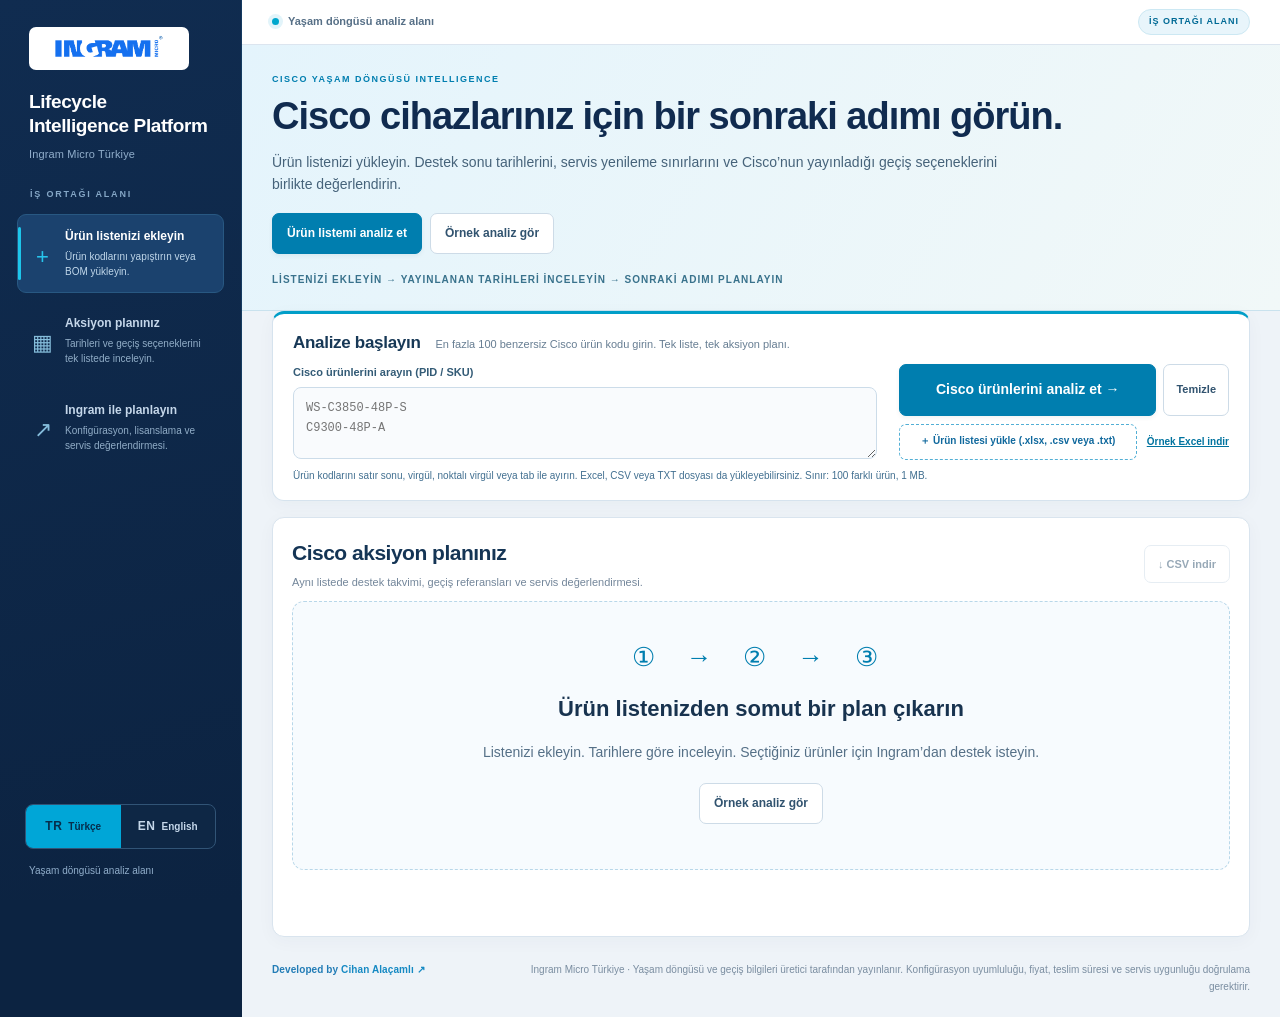
==== commit 81d46f2a: "Add files via upload" ====
--- a/index.html
+++ b/index.html
@@ -25,29 +25,30 @@
 
 /* Grouped lifecycle results; no multi-BOM event flood */
 .timelineproducts{display:grid;gap:11px;margin-top:15px}.lifeproduct{border:1px solid #d9e8f5;border-radius:15px;background:#fff;overflow:hidden}.lifeproduct>summary{display:flex;align-items:center;justify-content:space-between;gap:14px;cursor:pointer;padding:17px 18px;list-style:none}.lifeproduct>summary::-webkit-details-marker{display:none}.lifeproduct>summary b{color:#123f67}.lifeproduct>summary .sub{display:block;font-size:12px;margin-top:4px}.lifesummary{display:flex;align-items:center;gap:12px;margin-left:auto}.mini-next{font-size:11px;color:#65849a;max-width:240px;text-align:right}.expandicon{color:#1085c5;font-size:22px}.lifeproduct[open]{border-color:#8fc9eb;box-shadow:0 9px 25px #0074bb0e}.lifeevents{border-top:1px solid #e4edf5;padding:16px 18px;background:#f6fbff}.milestone-grid{display:grid;grid-template-columns:repeat(3,minmax(0,1fr));gap:10px}.milestone{background:#fff;border:1px solid #dcebf5;padding:12px;border-radius:11px;display:grid;gap:5px}.milestone span{font-size:11px;color:#617f94}.milestone b{font-size:15px}.milestone small{font-size:11px;color:#7994a5}.renewal-mile{border-left:4px solid #14a2ca}.renewalnote{margin-top:13px;padding:12px 14px;border-radius:10px;background:#e7f5fc;color:#225675;font-size:12px}.recordlink{margin-top:11px}.ingram-cta{margin-top:19px;display:flex;align-items:center;justify-content:space-between;gap:20px;border:1px solid #98d0ef;border-radius:17px;padding:24px;background:linear-gradient(115deg,#e7f6ff,#f4fbff)}.ingram-cta h3{margin:5px 0 8px;color:#104979;font-size:20px}.ingram-cta p{margin:0;max-width:720px;color:#42647d}.cta-kicker{font-size:11px;font-weight:800;letter-spacing:1.5px;color:#087cba}.ingram-cta button{white-space:nowrap}.samplealert{margin:16px 0;padding:11px 16px;border:1px solid #cee5f7;background:#f2f9ff;border-radius:10px;color:#4e7190;font-size:12px}.signature a{color:#1589c3}.signature a:hover{text-decoration:underline}@media(max-width:760px){.milestone-grid{grid-template-columns:repeat(2,1fr)}.ingram-cta{flex-direction:column;align-items:stretch}.lifesummary{flex-direction:column;align-items:end}.mini-next{display:none}}@media(max-width:480px){.milestone-grid{grid-template-columns:1fr}}
-</style><link rel="stylesheet" href="./assets/experience.css?v=20261016-dashboard"/><link rel="icon" type="image/png" href="./assets/ingram-micro-logo.png"/><link rel="stylesheet" href="./assets/visual.css?v=20261016-dashboard"/></head><body>
+</style><link rel="stylesheet" href="./assets/experience.css?v=20261019-actions"/><link rel="icon" type="image/png" href="./assets/ingram-micro-logo.png"/><link rel="stylesheet" href="./assets/visual.css?v=20261019-actions"/><link rel="stylesheet" href="./assets/actions.css?v=20261019-actions"/></head><body class="action-workspace">
 <div class="app-shell">
 <aside class="app-nav" aria-label="PARTNER WORKSPACE">
 <div class="nav-brand"><div class="brand"><img alt="Ingram Micro" class="brandlogo" onerror="this.style.display='none';this.nextElementSibling.style.display='inline-block'" src="./assets/ingram-micro-logo.png"/><span class="logofallback">INGRAM MICRO</span></div><div class="nav-wordmark">Lifecycle<br>Intelligence Platform<span>Ingram Micro Türkiye</span></div></div>
 <div class="nav-caption">PARTNER WORKSPACE</div>
-<nav aria-label="Platform modules" class="modules"><button class="module on" data-view="bom"><span class="modicon">▦</span><b>Bulk BOM Analysis</b><span>Scan product lists and uncover lifecycle exposure.</span></button><button class="module" data-view="timeline"><span class="modicon">◷</span><b>Lifecycle Timeline</b><span>See milestones and renewal exposure by product.</span></button><button class="module" data-view="migration"><span class="modicon">⇄</span><b>Migration Advisor</b><span>Explore vendor-published migration references.</span></button><button class="module" data-view="opportunities"><span class="modicon">↗</span><b>Ingram Refresh Opportunities</b><span>Plan refresh projects and ask Ingram for validated options.</span></button></nav>
+<nav class="modules" aria-label="Workspace navigation"><button class="module on" data-workspace="input"><span class="modicon">+</span><b>Add your product list</b><span>Paste PIDs or upload a BOM.</span></button><button class="module" data-workspace="results"><span class="modicon">&#9638;</span><b>Your action plan</b><span>Review dates and migration in one list.</span></button><button class="module" data-workspace="services"><span class="modicon">&#8599;</span><b>Plan with Ingram</b><span>Configuration, licensing and service review.</span></button></nav>
 <div class="nav-bottom"><div class="nav-language"><div class="lang-switch" role="group" aria-label="Language"><button type="button" data-lang="tr" aria-label="Türkçe" aria-pressed="true"><span class="lang-symbol" aria-hidden="true">TR</span><span class="lang-name">Türkçe</span></button><button type="button" data-lang="en" aria-label="English" aria-pressed="false"><span class="lang-symbol" aria-hidden="true">EN</span><span class="lang-name">English</span></button></div></div><div class="nav-note">Lifecycle analysis workspace</div></div>
 </aside>
 <div class="app-main">
 <header class="top"><div class="wrap toprow"><div class="top-context"><span class="context-dot" aria-hidden="true"></span>Lifecycle analysis workspace</div><span class="tag">PARTNER WORKSPACE</span></div></header>
-<section class="hero"><div class="wrap herorow"><div><div class="eyebrow">INGRAM MICRO / CISCO LIFECYCLE INTELLIGENCE</div><h1>Lifecycle <span>Intelligence Platform.</span></h1><p>Analyze Cisco product lifecycles, identify renewal exposure and discover refresh opportunities. Search a SKU or upload a BOM to begin.</p></div><div class="hero-visual" aria-hidden="true"><div class="scene-orbit orbit-one"></div><div class="scene-orbit orbit-two"></div><div class="scene-glow"></div><div class="device-stack"><div class="rack-top"></div><div class="rack-unit unit-one"><i></i><i></i><i></i><i></i><span></span></div><div class="rack-unit unit-two"><i></i><i></i><i></i><i></i><span></span></div><div class="rack-unit unit-three"><i></i><i></i><i></i><i></i><span></span></div><div class="rack-base"></div></div><div class="scene-chip chip-one">LIFECYCLE</div><div class="scene-chip chip-two">REFRESH</div><div class="scene-dot dot-one"></div><div class="scene-dot dot-two"></div></div></div></section>
-<main class="wrap main"><aside class="panel side" aria-label="Start your analysis"><div class="input-heading"><h2 class="paneltitle">Start your analysis</h2><p class="sub">Enter up to 100 unique Cisco product IDs. Your results flow into every module.</p></div><div class="pid-editor"><label class="fieldlabel" for="pids">Search Cisco products (PID / SKU)</label><textarea aria-label="Cisco Product IDs for lifecycle analysis" id="pids" placeholder="WS-C3850-48P-S
+<section class="hero action-hero"><div class="wrap herorow"><div><div class="eyebrow">CISCO LIFECYCLE INTELLIGENCE</div><h1>See the next step for your Cisco devices.</h1><p>Upload your product list. Review support deadlines, service renewal cutoffs and Cisco-published migration options together.</p><div class="stack"><a class="btn primary" href="#pids">Analyze my product list</a><button class="btn" id="seeExample">See example analysis</button></div><div class="hero-promise">ADD YOUR LIST &#8594; REVIEW PUBLISHED DATES &#8594; PLAN YOUR NEXT STEP</div></div></div></section>
+<main class="wrap main"><aside class="panel side" aria-label="Start your analysis"><div class="input-heading"><h2 class="paneltitle">Start your analysis</h2><p class="sub">Enter up to 100 unique Cisco product IDs. One list, one action plan.</p></div><div class="pid-editor"><label class="fieldlabel" for="pids">Search Cisco products (PID / SKU)</label><textarea aria-label="Cisco Product IDs for lifecycle analysis" id="pids" placeholder="WS-C3850-48P-S
 C9300-48P-A" spellcheck="false"></textarea></div><div class="input-actions"><div class="stack"><button class="btn primary" id="analyze">Analyze Cisco products →</button><button class="btn hide" id="stopAnalysis" type="button">Stop analysis</button><button class="btn" id="reset">Reset</button></div><div id="securityChallenge" style="margin-top:12px"></div><label class="upload" for="csvfile">＋ Upload BOM (.xlsx, .csv or .txt)<input accept=".xlsx,.csv,.txt,application/vnd.openxmlformats-officedocument.spreadsheetml.sheet,text/csv,text/plain" id="csvfile" type="file"/></label><button class="btn small template-link" id="downloadTemplate" type="button">Download Excel template</button></div><div class="input-help"><div class="smallnote">Paste up to 100 unique PIDs, separated by newlines, commas, semicolons or tabs. Or upload Excel (.xlsx), CSV or TXT with PID, Quantity and Description columns. Maximum file size: 1 MB.</div></div><div id="sheetPicker" class="hide"><label class="fieldlabel" for="bomSheet">Choose a BOM worksheet</label><select id="bomSheet" aria-label="BOM worksheet"></select></div><div class="smallnote" id="bomSummary" role="status" aria-live="polite"></div><div class="current hide" id="coverage"></div><section class="preview-panel hide" id="importPreview" aria-label="BOM preview &amp; column mapping"></section></aside><div class="samplealert hide" id="searchStatus" role="status" aria-live="polite"></div>
 <div class="workspace">
 <div class="rightcol"><div class="metrics"><div class="panel metric"><div class="label">Products analyzed</div><b id="mTotal">0</b><div class="foot">Unique requested PIDs</div></div><div class="panel metric"><div class="label">EoX records found</div><b id="mFound">0</b><div class="foot">Published lifecycle notices</div></div><div class="panel metric"><div class="label">Past last support</div><b id="mEnded">0</b><div class="foot">Based on today's date</div></div><div class="panel metric"><div class="label">Migration references</div><b id="mMigration">0</b><div class="foot">Cisco-published alternative PIDs</div></div></div><section class="panel content" tabindex="-1"><div class="contenthead"><div><h2 id="viewTitle">Bulk BOM Analysis</h2><p id="viewDesc">Lifecycle visibility across your uploaded product list.</p></div><button class="btn small" id="export">↓ Export CSV</button></div><div id="queryTimestamp" class="result-meta" aria-live="polite"></div><div id="viewContent"></div></section></div></div></main>
 <footer class="footer"><div class="wrap"><div class="signature">Developed by <a href="https://www.linkedin.com/in/calacamli" target="_blank" rel="noopener noreferrer">Cihan Alaçamlı ↗</a></div><div>Ingram Micro Türkiye · Lifecycle and migration information is manufacturer-published. Configuration compatibility, pricing, lead time and service eligibility require verification.</div></div></footer>
 </div></div>
 <script src="./assets/xlsx.full.min.js"></script>
-<script src="./assets/config.js?v=20261016-dashboard"></script>
-<script src="./assets/i18n.js?v=20261016-dashboard"></script>
-<script src="./assets/intelligence.js?v=20261016-dashboard"></script>
-<script src="./assets/experience.js?v=20261016-dashboard"></script>
-<script src="./assets/security.js?v=20261016-dashboard"></script>
+<script src="./assets/config.js?v=20261019-actions"></script>
+<script src="./assets/i18n.js?v=20261019-actions"></script>
+<script src="./assets/intelligence.js?v=20261019-actions"></script>
+<script src="./assets/experience.js?v=20261019-actions"></script>
+<script src="./assets/security.js?v=20261019-actions"></script>
+<script src="./assets/actions.js?v=20261019-actions"></script>
 <script src="https://challenges.cloudflare.com/turnstile/v0/api.js?onload=lciTurnstileReady&amp;render=explicit" async defer></script>
 <script>
 'use strict';
@@ -318,7 +319,7 @@
 function parsePids(s){return [...new Set(s.split(/[\r\n,;\t]+/).map(z=>z.trim().replace(/^['"]|['"]$/g,'').toUpperCase()).filter(Boolean))]}
 $('analyze').onclick=analyze;
 $('stopAnalysis').onclick=()=>{controller?.abort()};
-$('reset').onclick=()=>{clearAnalysis();closeImportPreview();timelineFilter='all';++importVersion;importing=false;clearExcel();bom.clear();$('bomSummary').textContent='';$('csvfile').value='';++requestId;if(controller)controller.abort();controller=null;records.clear();$('pids').value='';query=[];chosen=null;searchError='';setLoading(false);setStatus('');render()};
+$('reset').onclick=()=>{if(typeof resetActionWorkspace==='function')resetActionWorkspace();clearAnalysis();closeImportPreview();timelineFilter='all';++importVersion;importing=false;clearExcel();bom.clear();$('bomSummary').textContent='';$('csvfile').value='';++requestId;if(controller)controller.abort();controller=null;records.clear();$('pids').value='';query=[];chosen=null;searchError='';setLoading(false);setStatus('');render()};
 document.querySelectorAll('.module').forEach(b=>b.onclick=()=>{view=b.dataset.view;render()});
 
 function exportAnalysis(items=qs()){if(!items.length)return alert(uiText('Enter PIDs first.'));const rows=[['PID','Data status','Description','EoX announcement','End of sale','SW maintenance','Security support','Last contract renewal','Last support','Migration PID','Bulletin URL','BOM quantity','BOM descriptions','Original BOM lines','Renewal exposure','Migration descriptions','Effective quantity','Quantity edited','Last queried (UTC)','Source checked (UTC)','Cache hit','Product verification','Cisco orderable statuses','Date conflicts','All Cisco records','Presales reference PIDs (Cisco)'],...items.map(x=>[x.pid,uiText(stateName(x.state)),x.r?.EOXError?.ErrorDescription||x.r?.ProductIDDescription||'',dateVal(x.r?.EOXExternalAnnouncementDate),dateVal(x.r?.EndOfSaleDate),dateVal(x.r?.EndOfSWMaintenanceReleases),dateVal(x.r?.EndOfSecurityVulSupportDate),dateVal(x.r?.EndOfServiceContractRenewal),dateVal(x.r?.LastDateOfSupport),migration(x.r).join('; '),officialUrl(x.r?.LinkToProductBulletinURL),bom.get(x.pid)?.quantity??'',[...new Set((bom.get(x.pid)?.lines||[]).map(line=>line.description).filter(Boolean))].join('; '),(bom.get(x.pid)?.lines||[]).map(line=>(line.sheet?line.sheet+' / ':'')+line.line+': '+line.cells.join(' | ')).join(' / '),uiText(renewalStatus(x)),migrationEntries(x.r).map(entry=>entry.information).filter(Boolean).join('; '),knownQuantity(x.pid)??'',manualQuantities.has(x.pid)?'Yes':'No',lastQueryAt||'',x.r?.lifecycleMeta?.cache?.checked_at||'',String(x.r?.lifecycleMeta?.cache?.hit??''),x.r?.lifecycleMeta?.product_validation?.state||'',(x.r?.lifecycleMeta?.product_validation?.orderable_statuses||[]).join('; '),JSON.stringify(x.r?.lifecycleMeta?.conflicts||{}),JSON.stringify(x.r?.lifecycleMeta?.records||[]),migration(x.r).join('; ')])];const csv='\ufeff'+rows.map((r,index)=>(index===0?r.map(uiText):r).map(v=>'"'+String(/^[\s]*[=+@-]/.test(String(v))?"'"+v:v).replaceAll('"','""')+'"').join(',')).join('\r\n');let u=URL.createObjectURL(new Blob([csv],{type:'text/csv;charset=utf-8'})),a=document.createElement('a');a.href=u;a.download='ingram_lifecycle_analysis.csv';document.body.appendChild(a);a.click();a.remove();setTimeout(()=>URL.revokeObjectURL(u),1000)};
--- a/assets/actions.css
+++ b/assets/actions.css
@@ -0,0 +1,18 @@
+.action-workspace .action-hero{padding:28px 0 22px;background:linear-gradient(120deg,#e4f4fc,#f1f8f8);border-bottom:1px solid #c9e2ee}
+.action-workspace .action-hero h1{font-size:clamp(24px,3vw,38px);max-width:850px;line-height:1.15;margin:8px 0 12px;color:#102b4f;letter-spacing:-1px}
+.action-workspace .action-hero p{display:block;color:#46637a;font-size:14px;max-width:750px}
+.action-workspace .action-hero .eyebrow{display:block;color:#007eaf;letter-spacing:1.5px}
+.action-hero .stack{margin-top:18px}.hero-promise{font-size:10px;font-weight:800;letter-spacing:1px;margin-top:18px;color:#39728c}
+.action-workspace .metrics,.action-workspace .business-summary{display:none}
+.action-workspace #viewContent{display:block}.action-workspace .detail{margin-top:18px}
+.action-cards{display:grid;grid-template-columns:repeat(5,minmax(0,1fr));gap:10px;margin:14px 0}
+.action-card{border:1px solid #cfdeea;border-top:3px solid #7895a9;border-radius:12px;background:white;text-align:left;padding:15px;color:#244761;cursor:pointer;min-width:0;transition:background .15s}
+.action-card span{display:block;font-size:12px}.action-card b{display:block;font-size:28px;margin:8px 0}.action-card small{font-size:11px;font-weight:500}
+.action-card.ended{border-top-color:#cf3755}.action-card.support{border-top-color:#df980b}.action-card.renewal{border-top-color:#008eae}.action-card.verify{border-top-color:#7765ad}.action-card.active{background:#e9f6ff;outline:2px solid #007eaf;outline-offset:1px}.action-card:hover{background:#f1f8fc}
+.planning-bar,.filter-caption{display:flex;gap:12px;align-items:center;flex-wrap:wrap;font-size:12px;color:#4e6a80}.planning-bar span{flex:1;min-width:180px}.planning-bar input{border:1px solid #b9d0df;padding:8px;border-radius:7px;color:#173654;background:white}.planning-bar label{font-weight:700}.filter-caption{margin:16px 0}.filter-caption #customerReport{margin-left:auto}
+.service-panel{display:grid;grid-template-columns:1.3fr 1fr;gap:24px;background:linear-gradient(110deg,#e8f5fd,#f0f8ea);border:1px solid #c4dfe6;border-radius:15px;padding:24px;margin-top:22px;scroll-margin-top:20px}.service-panel h3,.service-advice h3{margin:6px 0 10px}.service-panel p,.service-advice p{font-size:13px;line-height:1.6}.service-buttons{display:grid;gap:9px}.disabled{opacity:.5;cursor:not-allowed}.service-advice{margin-top:16px;padding:20px;border:1px solid #cde2ef;border-radius:12px;background:#f6fbff}.service-advice>.btn{margin:8px 8px 0 0}.service-advice .ingram-presales{padding:12px;margin:12px 0;background:white}
+.welcome-result{text-align:center;padding:35px 20px 45px;background:#f7fbfe;border-radius:12px;border:1px dashed #b8d7e9}.welcome-result h3{font-size:22px;margin:15px 0}.welcome-result p{max-width:580px;margin:0 auto 20px;color:#557087}.welcome-icon{font-size:26px;color:#007eaf;letter-spacing:12px}
+.example-panel{border:2px solid #dfaa31;background:#fffaf0;border-radius:12px;padding:20px;margin-bottom:18px}.example-panel h3{margin:0}.example-flow{display:grid;grid-template-columns:repeat(3,1fr);gap:12px;margin:18px 0}.example-flow>div{background:white;border:1px solid #eddec0;border-radius:10px;padding:16px;font-size:13px}.example-flow b{display:block;font-size:30px;color:#a66e00}.example-flow small{display:block;margin-top:8px;color:#5e7382}
+@media(min-width:1800px){.action-workspace .detail{float:none;width:auto;position:static}.action-workspace .tablewrap{width:100%}}
+@media(max-width:1100px){.action-cards{grid-template-columns:repeat(3,minmax(0,1fr))}}
+@media(max-width:760px){.action-workspace .action-hero{padding:22px 0}.action-cards{grid-template-columns:repeat(2,minmax(0,1fr))}.action-card{padding:12px}.action-card b{font-size:24px}.service-panel{grid-template-columns:1fr;padding:17px}.example-flow{grid-template-columns:1fr}.filter-caption #customerReport{margin-left:0}.hero-promise{line-height:1.8}.action-workspace .modules{grid-template-columns:repeat(3,minmax(0,1fr))}.action-workspace .module b{font-size:11px}}
